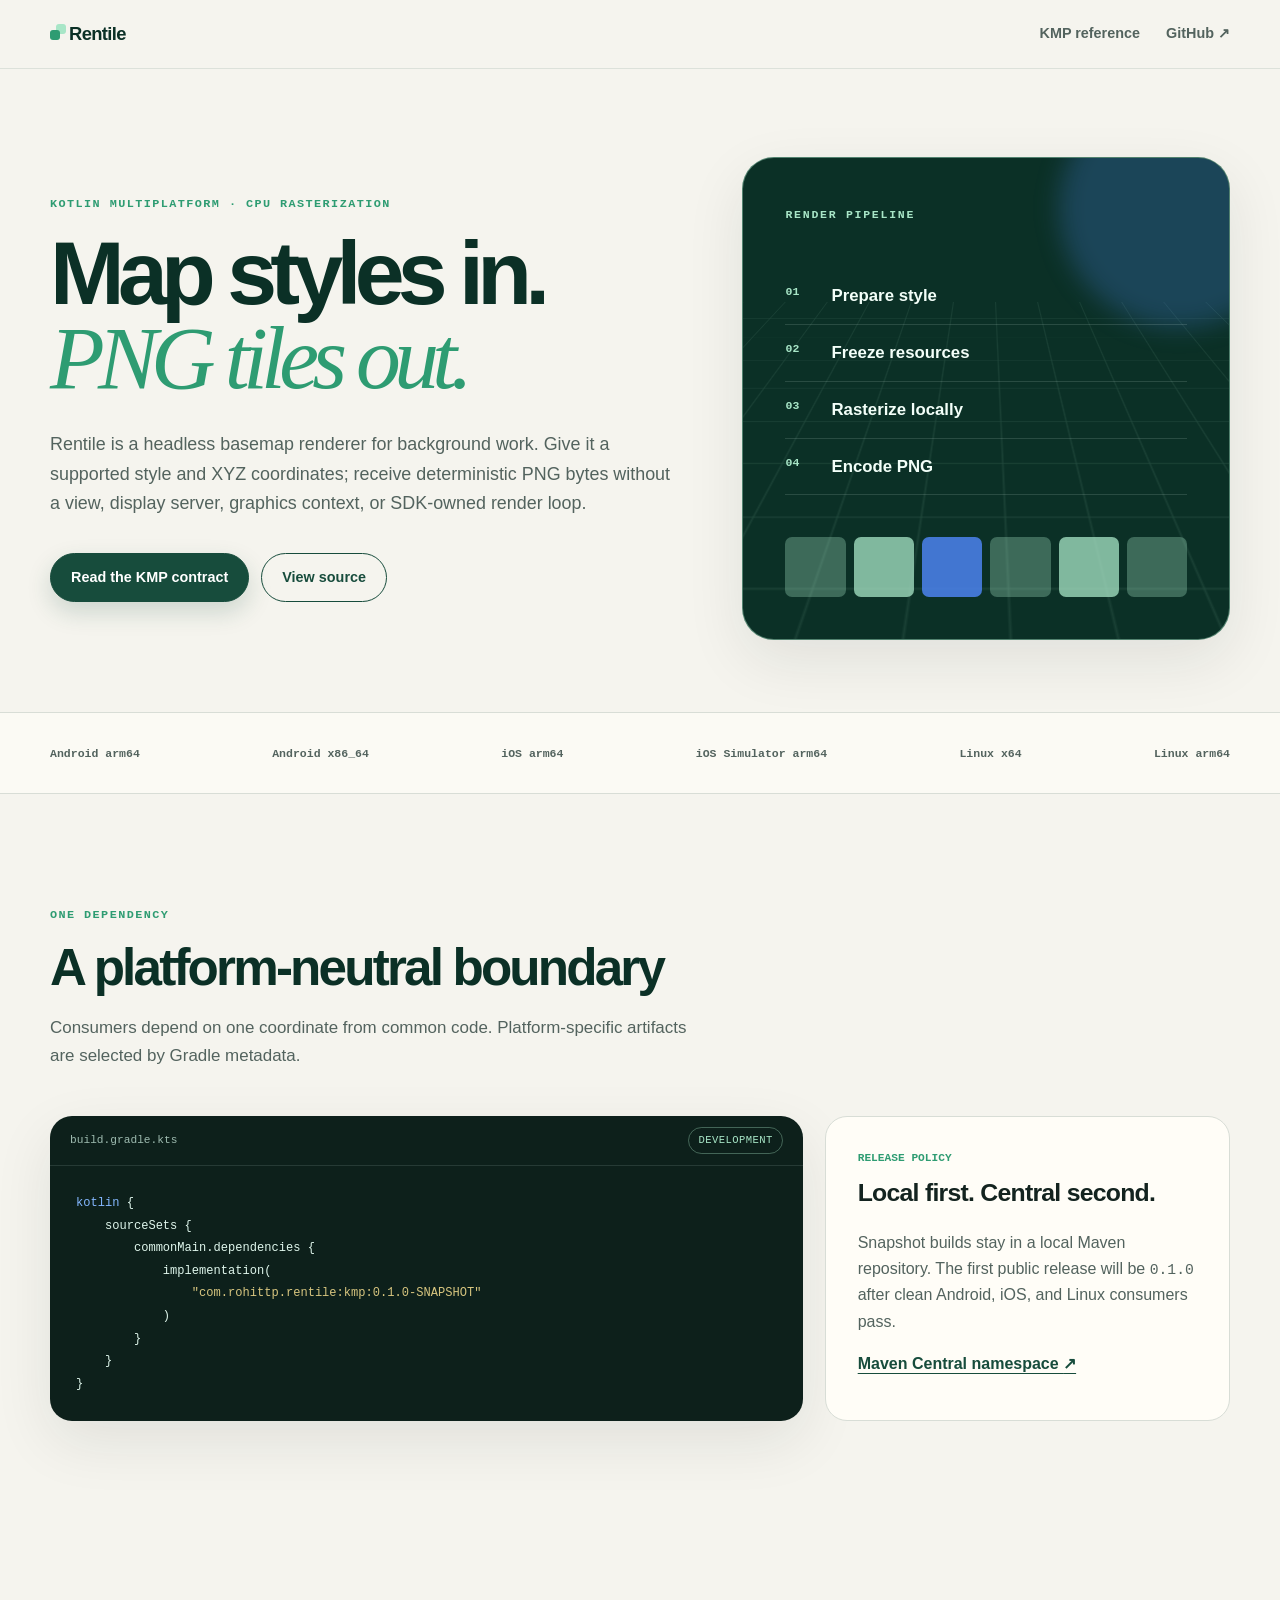
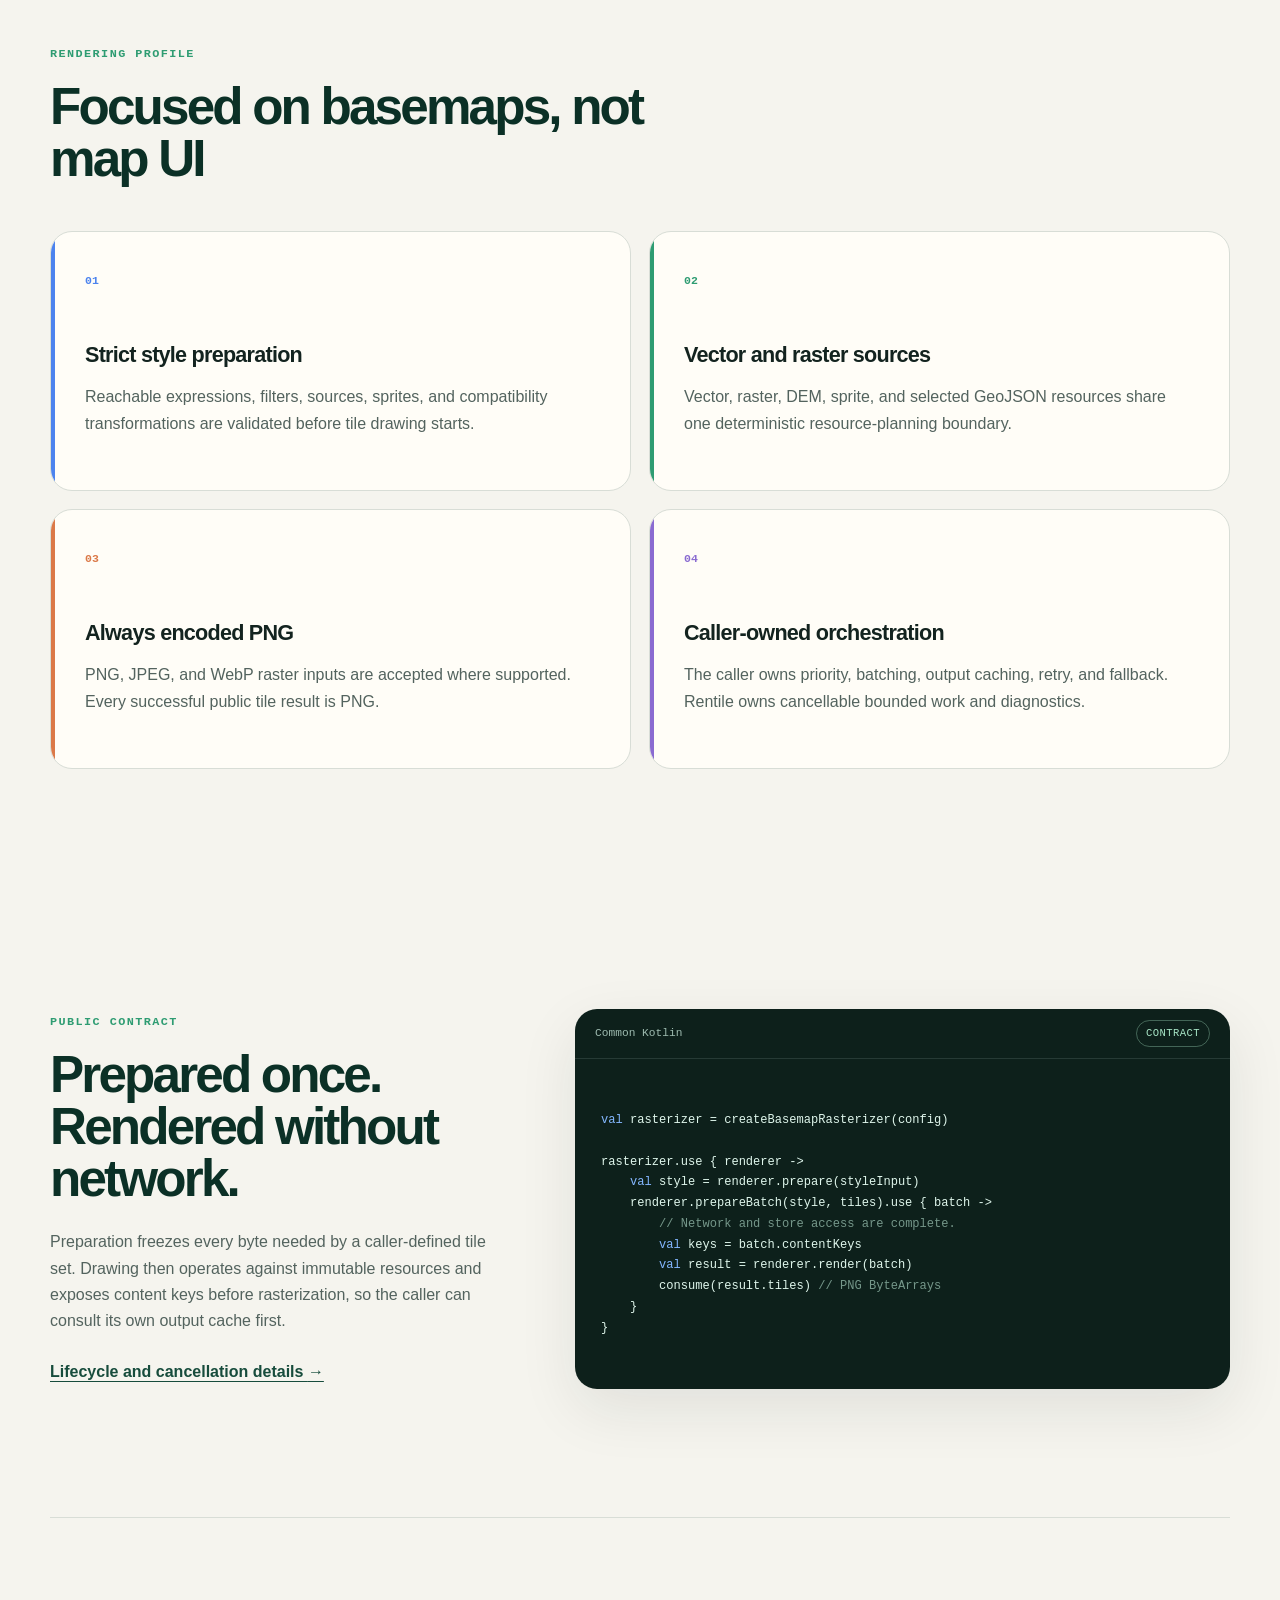
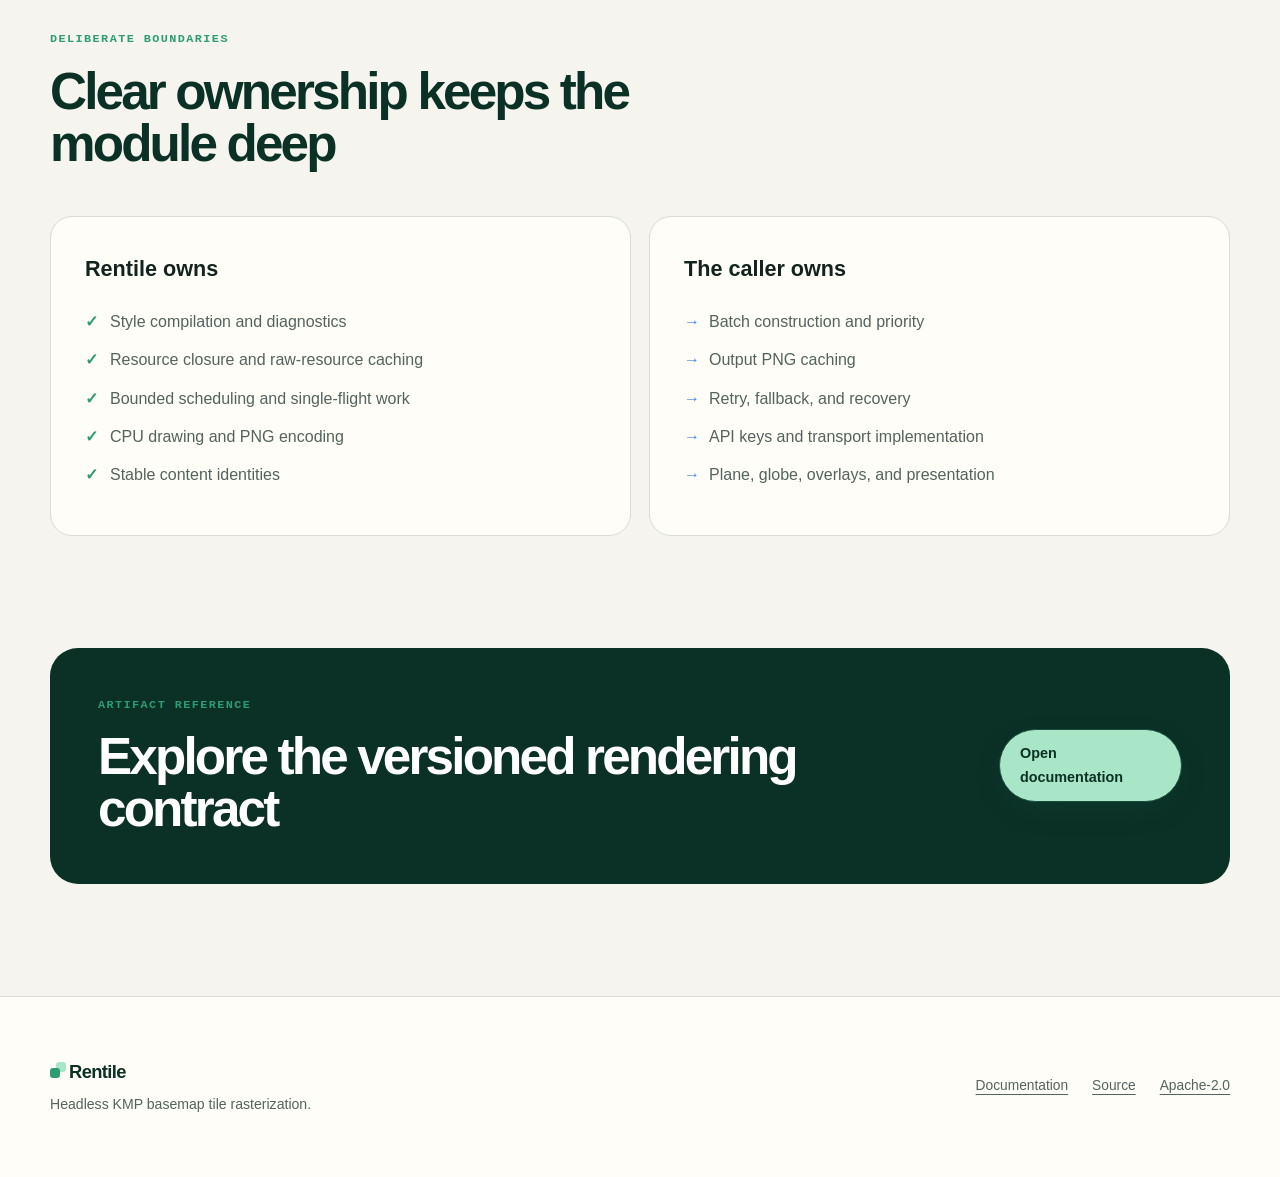
==== docs/index.html @ 25350be8 "Add Rentile architecture and documentation" ====
<!DOCTYPE html>
<html lang="en">
<head>
  <meta charset="UTF-8" />
  <meta name="viewport" content="width=device-width, initial-scale=1.0" />
  <title>Rentile — Headless KMP Basemap Rasterizer</title>
  <meta name="description" content="A headless Kotlin Multiplatform dependency that turns map styles and XYZ coordinates into deterministic PNG basemap tiles." />
  <link rel="canonical" href="https://rohittp.com/rentile/" />
  <link rel="stylesheet" href="style.css" />

  <meta property="og:type" content="website" />
  <meta property="og:site_name" content="Rentile" />
  <meta property="og:title" content="Rentile — Headless KMP Basemap Rasterizer" />
  <meta property="og:description" content="Map styles and XYZ coordinates in. Deterministic PNG tiles out. No UI or platform render loop." />
  <meta property="og:url" content="https://rohittp.com/rentile/" />
  <meta name="twitter:card" content="summary" />
  <meta name="twitter:title" content="Rentile — Headless KMP Basemap Rasterizer" />
  <meta name="twitter:description" content="Map styles and XYZ coordinates in. Deterministic PNG tiles out." />

  <script type="application/ld+json">
  {
    "@context": "https://schema.org",
    "@type": "SoftwareSourceCode",
    "name": "Rentile",
    "description": "A headless Kotlin Multiplatform basemap tile rasterizer.",
    "codeRepository": "https://github.com/rohittp0/rentile",
    "url": "https://rohittp.com/rentile/",
    "programmingLanguage": "Kotlin",
    "license": "https://www.apache.org/licenses/LICENSE-2.0",
    "author": {
      "@type": "Person",
      "name": "Rohit T P",
      "url": "https://rohittp.com"
    }
  }
  </script>
</head>
<body>
  <nav class="site-nav" aria-label="Primary navigation">
    <div class="nav-inner">
      <a class="nav-brand" href="index.html">Rentile</a>
      <div class="nav-links">
        <a href="kmp.html">KMP reference</a>
        <a href="https://github.com/rohittp0/rentile" target="_blank" rel="noopener noreferrer">GitHub <span aria-hidden="true">↗</span></a>
      </div>
    </div>
  </nav>

  <main>
    <section class="hero shell">
      <div class="hero-copy">
        <p class="eyebrow">Kotlin Multiplatform · CPU rasterization</p>
        <h1>Map styles in.<br /><em>PNG tiles out.</em></h1>
        <p class="hero-lead">
          Rentile is a headless basemap renderer for background work. Give it a supported
          style and XYZ coordinates; receive deterministic PNG bytes without a view,
          display server, graphics context, or SDK-owned render loop.
        </p>
        <div class="hero-actions">
          <a class="button primary" href="kmp.html">Read the KMP contract</a>
          <a class="button secondary" href="https://github.com/rohittp0/rentile" target="_blank" rel="noopener noreferrer">View source</a>
        </div>
      </div>

      <div class="pipeline-card" aria-label="Rentile rendering pipeline">
        <div class="pipeline-grid" aria-hidden="true"></div>
        <div class="pipeline-content">
          <span class="pipeline-label">RENDER PIPELINE</span>
          <ol>
            <li><span>01</span> Prepare style</li>
            <li><span>02</span> Freeze resources</li>
            <li><span>03</span> Rasterize locally</li>
            <li><span>04</span> Encode PNG</li>
          </ol>
          <div class="tile-strip" aria-hidden="true">
            <i></i><i></i><i></i><i></i><i></i><i></i>
          </div>
        </div>
      </div>
    </section>

    <section class="band">
      <div class="shell platform-row" aria-label="Supported platforms">
        <span>Android arm64</span>
        <span>Android x86_64</span>
        <span>iOS arm64</span>
        <span>iOS Simulator arm64</span>
        <span>Linux x64</span>
        <span>Linux arm64</span>
      </div>
    </section>

    <section class="section shell" id="install">
      <div class="section-heading">
        <p class="eyebrow">One dependency</p>
        <h2>A platform-neutral boundary</h2>
        <p>Consumers depend on one coordinate from common code. Platform-specific artifacts are selected by Gradle metadata.</p>
      </div>

      <div class="install-grid">
        <div class="code-card">
          <div class="code-head">
            <span>build.gradle.kts</span>
            <span class="status-pill">development</span>
          </div>
          <pre><code><span class="kw">kotlin</span> {
    sourceSets {
        commonMain.dependencies {
            implementation(
                <span class="str">"com.rohittp.rentile:kmp:0.1.0-SNAPSHOT"</span>
            )
        }
    }
}</code></pre>
        </div>

        <aside class="release-note">
          <p class="note-kicker">Release policy</p>
          <h3>Local first. Central second.</h3>
          <p>
            Snapshot builds stay in a local Maven repository. The first public release will
            be <code>0.1.0</code> after clean Android, iOS, and Linux consumers pass.
          </p>
          <a href="https://central.sonatype.com/search?q=com.rohittp.rentile" target="_blank" rel="noopener noreferrer">Maven Central namespace <span aria-hidden="true">↗</span></a>
        </aside>
      </div>
    </section>

    <section class="section shell">
      <div class="section-heading compact">
        <p class="eyebrow">Rendering profile</p>
        <h2>Focused on basemaps, not map UI</h2>
      </div>

      <div class="feature-grid">
        <article class="feature-card accent-blue">
          <span class="feature-index">01</span>
          <h3>Strict style preparation</h3>
          <p>Reachable expressions, filters, sources, sprites, and compatibility transformations are validated before tile drawing starts.</p>
        </article>
        <article class="feature-card accent-green">
          <span class="feature-index">02</span>
          <h3>Vector and raster sources</h3>
          <p>Vector, raster, DEM, sprite, and selected GeoJSON resources share one deterministic resource-planning boundary.</p>
        </article>
        <article class="feature-card accent-orange">
          <span class="feature-index">03</span>
          <h3>Always encoded PNG</h3>
          <p>PNG, JPEG, and WebP raster inputs are accepted where supported. Every successful public tile result is PNG.</p>
        </article>
        <article class="feature-card accent-purple">
          <span class="feature-index">04</span>
          <h3>Caller-owned orchestration</h3>
          <p>The caller owns priority, batching, output caching, retry, and fallback. Rentile owns cancellable bounded work and diagnostics.</p>
        </article>
      </div>
    </section>

    <section class="section shell contract-section">
      <div class="contract-copy">
        <p class="eyebrow">Public contract</p>
        <h2>Prepared once.<br />Rendered without network.</h2>
        <p>
          Preparation freezes every byte needed by a caller-defined tile set. Drawing then
          operates against immutable resources and exposes content keys before rasterization,
          so the caller can consult its own output cache first.
        </p>
        <a class="text-link" href="kmp.html#lifecycle">Lifecycle and cancellation details <span aria-hidden="true">→</span></a>
      </div>

      <div class="code-card code-card-large">
        <div class="code-head"><span>Common Kotlin</span><span class="status-pill">contract</span></div>
        <pre><code><span class="kw">val</span> rasterizer = createBasemapRasterizer(config)

rasterizer.use { renderer ->
    <span class="kw">val</span> style = renderer.prepare(styleInput)
    renderer.prepareBatch(style, tiles).use { batch ->
        <span class="comment">// Network and store access are complete.</span>
        <span class="kw">val</span> keys = batch.contentKeys
        <span class="kw">val</span> result = renderer.render(batch)
        consume(result.tiles) <span class="comment">// PNG ByteArrays</span>
    }
}</code></pre>
      </div>
    </section>

    <section class="section shell boundaries">
      <div class="section-heading compact">
        <p class="eyebrow">Deliberate boundaries</p>
        <h2>Clear ownership keeps the module deep</h2>
      </div>
      <div class="ownership-grid">
        <div>
          <h3>Rentile owns</h3>
          <ul class="check-list">
            <li>Style compilation and diagnostics</li>
            <li>Resource closure and raw-resource caching</li>
            <li>Bounded scheduling and single-flight work</li>
            <li>CPU drawing and PNG encoding</li>
            <li>Stable content identities</li>
          </ul>
        </div>
        <div>
          <h3>The caller owns</h3>
          <ul class="check-list muted">
            <li>Batch construction and priority</li>
            <li>Output PNG caching</li>
            <li>Retry, fallback, and recovery</li>
            <li>API keys and transport implementation</li>
            <li>Plane, globe, overlays, and presentation</li>
          </ul>
        </div>
      </div>
    </section>

    <section class="cta shell">
      <div>
        <p class="eyebrow">Artifact reference</p>
        <h2>Explore the versioned rendering contract</h2>
      </div>
      <a class="button primary" href="kmp.html">Open documentation</a>
    </section>
  </main>

  <footer class="site-footer">
    <div class="shell footer-inner">
      <div>
        <a class="footer-brand" href="index.html">Rentile</a>
        <p>Headless KMP basemap tile rasterization.</p>
      </div>
      <div class="footer-links">
        <a href="kmp.html">Documentation</a>
        <a href="https://github.com/rohittp0/rentile" target="_blank" rel="noopener noreferrer">Source</a>
        <a href="https://www.apache.org/licenses/LICENSE-2.0" target="_blank" rel="noopener noreferrer">Apache-2.0</a>
      </div>
    </div>
  </footer>
</body>
</html>
---- docs/style.css ----
:root {
  --ink: #13231f;
  --ink-soft: #53635e;
  --paper: #f5f4ee;
  --surface: #fffdf7;
  --line: #d8ddd6;
  --forest: #174c3c;
  --forest-deep: #0b3026;
  --mint: #a8e6c7;
  --blue: #4c83ee;
  --green: #2e9c72;
  --orange: #db7948;
  --purple: #8a6bd1;
  --code: #0d201b;
  --code-ink: #dff6ec;
  --shadow: 0 20px 60px rgba(19, 35, 31, 0.09);
  --radius: 22px;
  --mono: "SFMono-Regular", Consolas, "Liberation Mono", monospace;
  --sans: Inter, ui-sans-serif, -apple-system, BlinkMacSystemFont, "Segoe UI", sans-serif;
}

* { box-sizing: border-box; }

html {
  scroll-behavior: smooth;
  scroll-padding-top: 88px;
}

body {
  margin: 0;
  color: var(--ink);
  background: var(--paper);
  font-family: var(--sans);
  font-size: 16px;
  line-height: 1.65;
  text-rendering: optimizeLegibility;
}

a { color: inherit; text-decoration-thickness: 1px; text-underline-offset: 4px; }
a:focus-visible, button:focus-visible { outline: 3px solid var(--blue); outline-offset: 4px; }
code, pre { font-family: var(--mono); }
code { font-size: 0.92em; }

.shell {
  width: min(1180px, calc(100% - 48px));
  margin-inline: auto;
}

.site-nav {
  position: sticky;
  top: 0;
  z-index: 20;
  border-bottom: 1px solid rgba(216, 221, 214, 0.85);
  background: rgba(245, 244, 238, 0.9);
  backdrop-filter: blur(14px);
}

.nav-inner {
  width: min(1180px, calc(100% - 48px));
  min-height: 68px;
  margin-inline: auto;
  display: flex;
  align-items: center;
  justify-content: space-between;
  gap: 24px;
}

.nav-brand, .footer-brand {
  color: var(--forest-deep);
  font-size: 1.15rem;
  font-weight: 850;
  letter-spacing: -0.035em;
  text-decoration: none;
}

.nav-brand::before, .footer-brand::before {
  content: "";
  display: inline-block;
  width: 10px;
  height: 10px;
  margin-right: 9px;
  border-radius: 3px;
  background: var(--green);
  box-shadow: 6px -6px 0 var(--mint);
}

.nav-links {
  display: flex;
  align-items: center;
  gap: 26px;
  color: var(--ink-soft);
  font-size: 0.9rem;
  font-weight: 680;
}

.nav-links a { text-decoration: none; }
.nav-links a:hover, .nav-links a.active { color: var(--forest); }

.hero {
  min-height: 640px;
  padding-block: 88px 72px;
  display: grid;
  grid-template-columns: 1.12fr 0.88fr;
  align-items: center;
  gap: 72px;
}

.eyebrow, .doc-label {
  margin: 0 0 16px;
  color: var(--green);
  font-family: var(--mono);
  font-size: 0.74rem;
  font-weight: 800;
  letter-spacing: 0.12em;
  text-transform: uppercase;
}

.hero h1, .docs-header h1 {
  margin: 0;
  color: var(--forest-deep);
  font-size: clamp(3.5rem, 7vw, 6.8rem);
  font-weight: 830;
  letter-spacing: -0.075em;
  line-height: 0.94;
}

.hero h1 em {
  color: var(--green);
  font-family: Georgia, "Times New Roman", serif;
  font-weight: 500;
}

.hero-lead {
  max-width: 670px;
  margin: 30px 0 0;
  color: var(--ink-soft);
  font-size: 1.12rem;
}

.hero-actions, .doc-actions {
  margin-top: 34px;
  display: flex;
  flex-wrap: wrap;
  gap: 12px;
}

.button {
  min-height: 48px;
  padding: 12px 20px;
  display: inline-flex;
  align-items: center;
  justify-content: center;
  border: 1px solid var(--forest);
  border-radius: 999px;
  font-size: 0.9rem;
  font-weight: 760;
  text-decoration: none;
  transition: transform 160ms ease, box-shadow 160ms ease, background 160ms ease;
}

.button:hover { transform: translateY(-2px); }
.button.primary { color: #fff; background: var(--forest); box-shadow: 0 10px 24px rgba(23, 76, 60, 0.18); }
.button.primary:hover { background: var(--forest-deep); }
.button.secondary { color: var(--forest); background: transparent; }
.button.secondary:hover { background: var(--surface); }

.pipeline-card {
  position: relative;
  min-height: 440px;
  overflow: hidden;
  border: 1px solid rgba(168, 230, 199, 0.45);
  border-radius: 32px;
  background: var(--forest-deep);
  box-shadow: var(--shadow);
}

.pipeline-grid {
  position: absolute;
  inset: 0;
  opacity: 0.16;
  background-image:
    linear-gradient(rgba(168, 230, 199, 0.5) 1px, transparent 1px),
    linear-gradient(90deg, rgba(168, 230, 199, 0.5) 1px, transparent 1px);
  background-size: 42px 42px;
  transform: perspective(500px) rotateX(58deg) scale(1.45) translateY(58px);
}

.pipeline-card::after {
  content: "";
  position: absolute;
  width: 240px;
  height: 240px;
  right: -70px;
  top: -70px;
  border-radius: 50%;
  background: rgba(76, 131, 238, 0.25);
  filter: blur(12px);
}

.pipeline-content {
  position: relative;
  z-index: 1;
  padding: 42px;
  color: #f3fff9;
}

.pipeline-label {
  color: var(--mint);
  font-family: var(--mono);
  font-size: 0.72rem;
  font-weight: 800;
  letter-spacing: 0.15em;
}

.pipeline-content ol { margin: 42px 0; padding: 0; list-style: none; }
.pipeline-content li {
  padding: 14px 0;
  display: grid;
  grid-template-columns: 46px 1fr;
  border-bottom: 1px solid rgba(223, 246, 236, 0.14);
  font-size: 1.05rem;
  font-weight: 650;
}
.pipeline-content li span { color: var(--mint); font-family: var(--mono); font-size: 0.72rem; }

.tile-strip {
  display: grid;
  grid-template-columns: repeat(6, 1fr);
  gap: 8px;
}
.tile-strip i { aspect-ratio: 1; border-radius: 7px; background: var(--mint); opacity: 0.32; }
.tile-strip i:nth-child(2), .tile-strip i:nth-child(5) { opacity: 0.75; }
.tile-strip i:nth-child(3) { background: var(--blue); opacity: 0.86; }

.band { border-block: 1px solid var(--line); background: rgba(255, 253, 247, 0.65); }
.platform-row {
  min-height: 80px;
  display: flex;
  align-items: center;
  justify-content: space-between;
  gap: 20px;
  overflow-x: auto;
  color: var(--ink-soft);
  font-family: var(--mono);
  font-size: 0.72rem;
  font-weight: 750;
  white-space: nowrap;
}

.section { padding-block: 112px; }
.section-heading { max-width: 760px; margin-bottom: 46px; }
.section-heading.compact { max-width: 620px; }
.section h2, .cta h2, .contract-copy h2 {
  margin: 0;
  color: var(--forest-deep);
  font-size: clamp(2.2rem, 4vw, 4rem);
  letter-spacing: -0.055em;
  line-height: 1.02;
}
.section-heading > p:last-child { max-width: 660px; margin-top: 20px; color: var(--ink-soft); font-size: 1.06rem; }

.install-grid, .contract-section {
  display: grid;
  grid-template-columns: 1.3fr 0.7fr;
  gap: 22px;
  align-items: stretch;
}

.code-card {
  overflow: hidden;
  border-radius: var(--radius);
  color: var(--code-ink);
  background: var(--code);
  box-shadow: var(--shadow);
}

.code-head {
  min-height: 50px;
  padding: 0 20px;
  display: flex;
  align-items: center;
  justify-content: space-between;
  gap: 16px;
  border-bottom: 1px solid rgba(223, 246, 236, 0.12);
  color: #9ebbb0;
  font-family: var(--mono);
  font-size: 0.7rem;
}

.status-pill, .tag {
  padding: 4px 9px;
  border: 1px solid rgba(168, 230, 199, 0.35);
  border-radius: 999px;
  color: var(--mint);
  font-size: 0.66rem;
  letter-spacing: 0.04em;
  text-transform: uppercase;
}

pre { margin: 0; padding: 26px; overflow-x: auto; font-size: 0.82rem; line-height: 1.72; }
.kw { color: #84b7ff; }
.str { color: #d7c57f; }
.comment { color: #75978a; }

.release-note {
  padding: 32px;
  border: 1px solid var(--line);
  border-radius: var(--radius);
  background: var(--surface);
}
.release-note h3 { margin: 5px 0 14px; font-size: 1.55rem; letter-spacing: -0.03em; }
.release-note p { color: var(--ink-soft); }
.release-note a, .text-link { color: var(--forest); font-weight: 760; }
.note-kicker { margin: 0; color: var(--green) !important; font-family: var(--mono); font-size: 0.7rem; font-weight: 800; text-transform: uppercase; }

.feature-grid {
  display: grid;
  grid-template-columns: repeat(2, 1fr);
  gap: 18px;
}
.feature-card {
  position: relative;
  min-height: 260px;
  padding: 34px;
  overflow: hidden;
  border: 1px solid var(--line);
  border-radius: var(--radius);
  background: var(--surface);
}
.feature-card::before { content: ""; position: absolute; inset: 0 auto 0 0; width: 4px; background: var(--card-accent); }
.accent-blue { --card-accent: var(--blue); }
.accent-green { --card-accent: var(--green); }
.accent-orange { --card-accent: var(--orange); }
.accent-purple { --card-accent: var(--purple); }
.feature-index { color: var(--card-accent); font-family: var(--mono); font-size: 0.72rem; font-weight: 800; }
.feature-card h3 { margin: 44px 0 12px; font-size: 1.35rem; letter-spacing: -0.035em; }
.feature-card p { margin: 0; color: var(--ink-soft); }

.contract-section { padding-block: 128px; grid-template-columns: 0.82fr 1.18fr; align-items: center; gap: 70px; }
.contract-copy p:not(.eyebrow) { margin: 24px 0; color: var(--ink-soft); }
.code-card-large pre { min-height: 330px; display: flex; align-items: center; }

.boundaries { border-top: 1px solid var(--line); }
.ownership-grid { display: grid; grid-template-columns: repeat(2, 1fr); gap: 18px; }
.ownership-grid > div { padding: 34px; border: 1px solid var(--line); border-radius: var(--radius); background: var(--surface); }
.ownership-grid h3 { margin: 0 0 22px; font-size: 1.35rem; }
.check-list { margin: 0; padding: 0; list-style: none; }
.check-list li { position: relative; margin: 12px 0; padding-left: 25px; color: var(--ink-soft); }
.check-list li::before { content: "✓"; position: absolute; left: 0; color: var(--green); font-weight: 900; }
.check-list.muted li::before { content: "→"; color: var(--blue); }

.cta {
  margin-bottom: 112px;
  padding: 48px;
  display: flex;
  align-items: center;
  justify-content: space-between;
  gap: 30px;
  border-radius: 28px;
  color: #fff;
  background: var(--forest-deep);
}
.cta h2 { color: #fff; font-size: clamp(2rem, 4vw, 3.4rem); }
.cta .button.primary { color: var(--forest-deep); background: var(--mint); }

.site-footer { border-top: 1px solid var(--line); background: var(--surface); }
.footer-inner { min-height: 180px; display: flex; align-items: center; justify-content: space-between; gap: 40px; }
.footer-inner p { margin: 6px 0 0; color: var(--ink-soft); font-size: 0.88rem; }
.footer-links { display: flex; flex-wrap: wrap; gap: 24px; color: var(--ink-soft); font-size: 0.86rem; }

/* Reference page */
.docs-shell {
  width: min(1180px, calc(100% - 48px));
  margin-inline: auto;
  display: grid;
  grid-template-columns: 230px minmax(0, 790px);
  justify-content: space-between;
  gap: 72px;
}
.docs-sidebar {
  position: sticky;
  top: 100px;
  align-self: start;
  padding: 24px 0;
  display: flex;
  flex-direction: column;
  gap: 8px;
  border-right: 1px solid var(--line);
}
.docs-sidebar a { padding: 5px 18px 5px 0; color: var(--ink-soft); font-size: 0.84rem; text-decoration: none; }
.docs-sidebar a:hover { color: var(--forest); }
.sidebar-title { margin: 0 0 12px; color: var(--ink); font-size: 0.9rem; font-weight: 800; }
.docs-content { min-width: 0; padding-bottom: 120px; }
.docs-header { padding: 88px 0 74px; }
.docs-header h1 { font-size: clamp(3.2rem, 7vw, 6rem); }
.docs-lead { max-width: 670px; margin: 25px 0; color: var(--ink-soft); font-size: 1.18rem; }
.tag-row { display: flex; flex-wrap: wrap; gap: 8px; }
.tag { border-color: var(--line); color: var(--forest); background: var(--surface); }
.draft-banner, .callout {
  margin-top: 30px;
  padding: 18px 20px;
  border-left: 4px solid var(--blue);
  border-radius: 0 12px 12px 0;
  color: var(--ink-soft);
  background: rgba(76, 131, 238, 0.08);
}
.callout.warning { border-color: var(--orange); background: rgba(219, 121, 72, 0.08); }
.doc-section { padding: 72px 0; border-top: 1px solid var(--line); }
.doc-section h2 { margin: 0 0 20px; color: var(--forest-deep); font-size: clamp(2rem, 4vw, 3rem); letter-spacing: -0.045em; line-height: 1.06; }
.doc-section h3 { margin: 34px 0 12px; color: var(--forest-deep); font-size: 1.26rem; letter-spacing: -0.025em; }
.doc-section p { color: var(--ink-soft); }
.doc-code { margin: 24px 0; box-shadow: none; }
.table-wrap { margin-top: 28px; overflow-x: auto; border: 1px solid var(--line); border-radius: 16px; background: var(--surface); }
table { width: 100%; border-collapse: collapse; font-size: 0.88rem; }
th, td { padding: 16px 18px; border-bottom: 1px solid var(--line); text-align: left; vertical-align: top; }
th { color: var(--forest); background: rgba(168, 230, 199, 0.14); font-family: var(--mono); font-size: 0.7rem; letter-spacing: 0.05em; text-transform: uppercase; }
tbody tr:last-child td { border-bottom: 0; }
.two-column-list { display: grid; grid-template-columns: repeat(2, 1fr); gap: 18px; }
.two-column-list > div { padding: 26px; border: 1px solid var(--line); border-radius: 16px; background: var(--surface); }
.two-column-list h3 { margin-top: 0; }
.two-column-list ul { padding-left: 20px; color: var(--ink-soft); }
.two-column-list li { margin: 9px 0; }
.docs-ownership { margin: 26px 0; }
.exception-grid { margin: 26px 0; display: grid; grid-template-columns: repeat(2, 1fr); gap: 10px; }
.exception-grid code { padding: 12px 14px; overflow-wrap: anywhere; border: 1px solid var(--line); border-radius: 10px; color: var(--forest); background: var(--surface); }

@media (max-width: 940px) {
  .hero { grid-template-columns: 1fr; padding-top: 72px; gap: 50px; }
  .pipeline-card { min-height: 390px; }
  .install-grid, .contract-section { grid-template-columns: 1fr; }
  .contract-section { gap: 46px; }
  .docs-shell { grid-template-columns: 1fr; }
  .docs-sidebar { position: static; margin-top: 28px; padding: 16px; flex-direction: row; overflow-x: auto; border: 1px solid var(--line); border-radius: 14px; background: var(--surface); }
  .docs-sidebar a { white-space: nowrap; padding: 4px 7px; }
  .sidebar-title { display: none; }
  .docs-header { padding-top: 55px; }
}

@media (max-width: 680px) {
  .shell, .nav-inner, .docs-shell { width: min(100% - 30px, 1180px); }
  .nav-inner { min-height: 62px; }
  .nav-links { gap: 15px; font-size: 0.78rem; }
  .nav-links a:first-child { display: none; }
  .hero { min-height: auto; padding-block: 60px; }
  .hero h1 { font-size: clamp(3.1rem, 16vw, 5rem); }
  .hero-lead { font-size: 1rem; }
  .pipeline-content { padding: 30px; }
  .platform-row { min-height: 70px; }
  .section { padding-block: 78px; }
  .feature-grid, .ownership-grid, .two-column-list, .exception-grid { grid-template-columns: 1fr; }
  .feature-card { min-height: 220px; }
  .contract-section { padding-block: 88px; }
  .code-card pre { font-size: 0.74rem; padding: 20px; }
  .cta { margin-bottom: 72px; padding: 32px; align-items: flex-start; flex-direction: column; }
  .footer-inner { min-height: 210px; align-items: flex-start; justify-content: center; flex-direction: column; }
  .docs-header h1 { font-size: 3.2rem; }
  .doc-section { padding: 58px 0; }
}

@media (prefers-reduced-motion: reduce) {
  html { scroll-behavior: auto; }
  *, *::before, *::after { transition: none !important; }
}
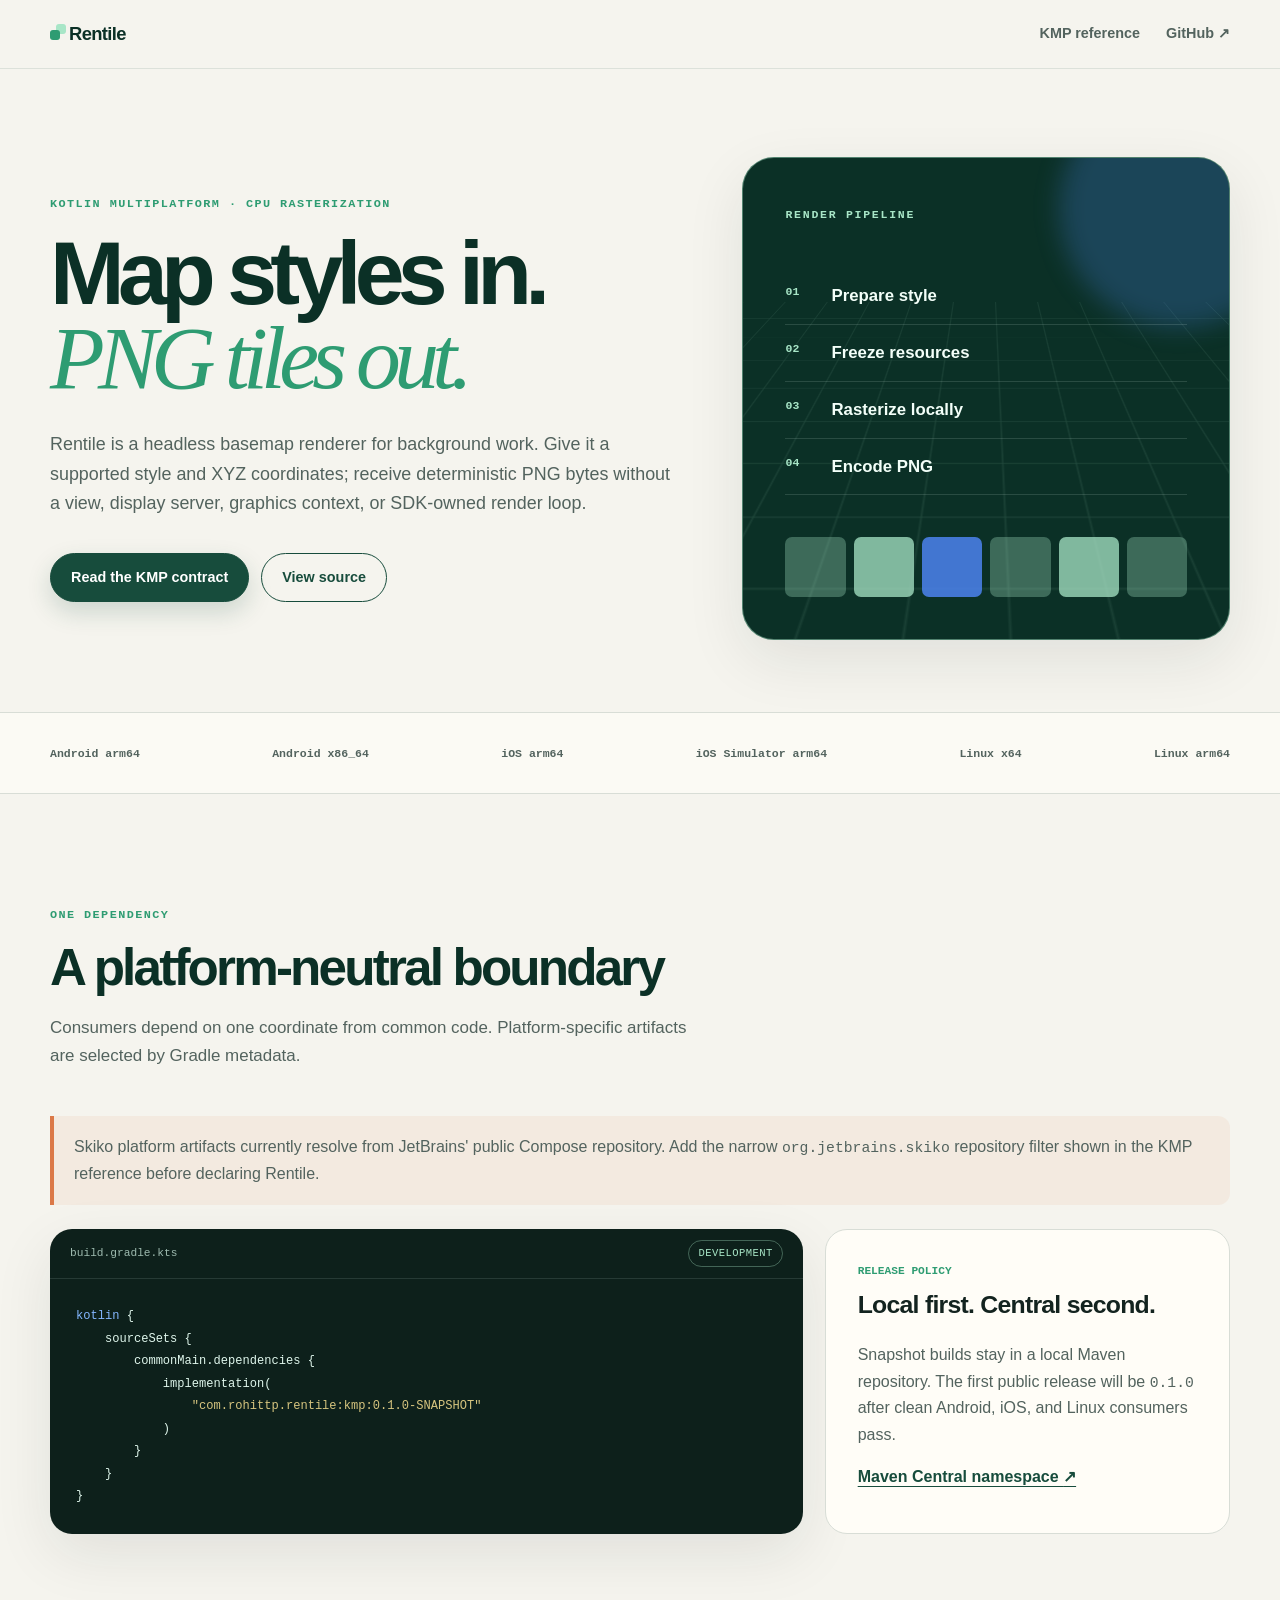
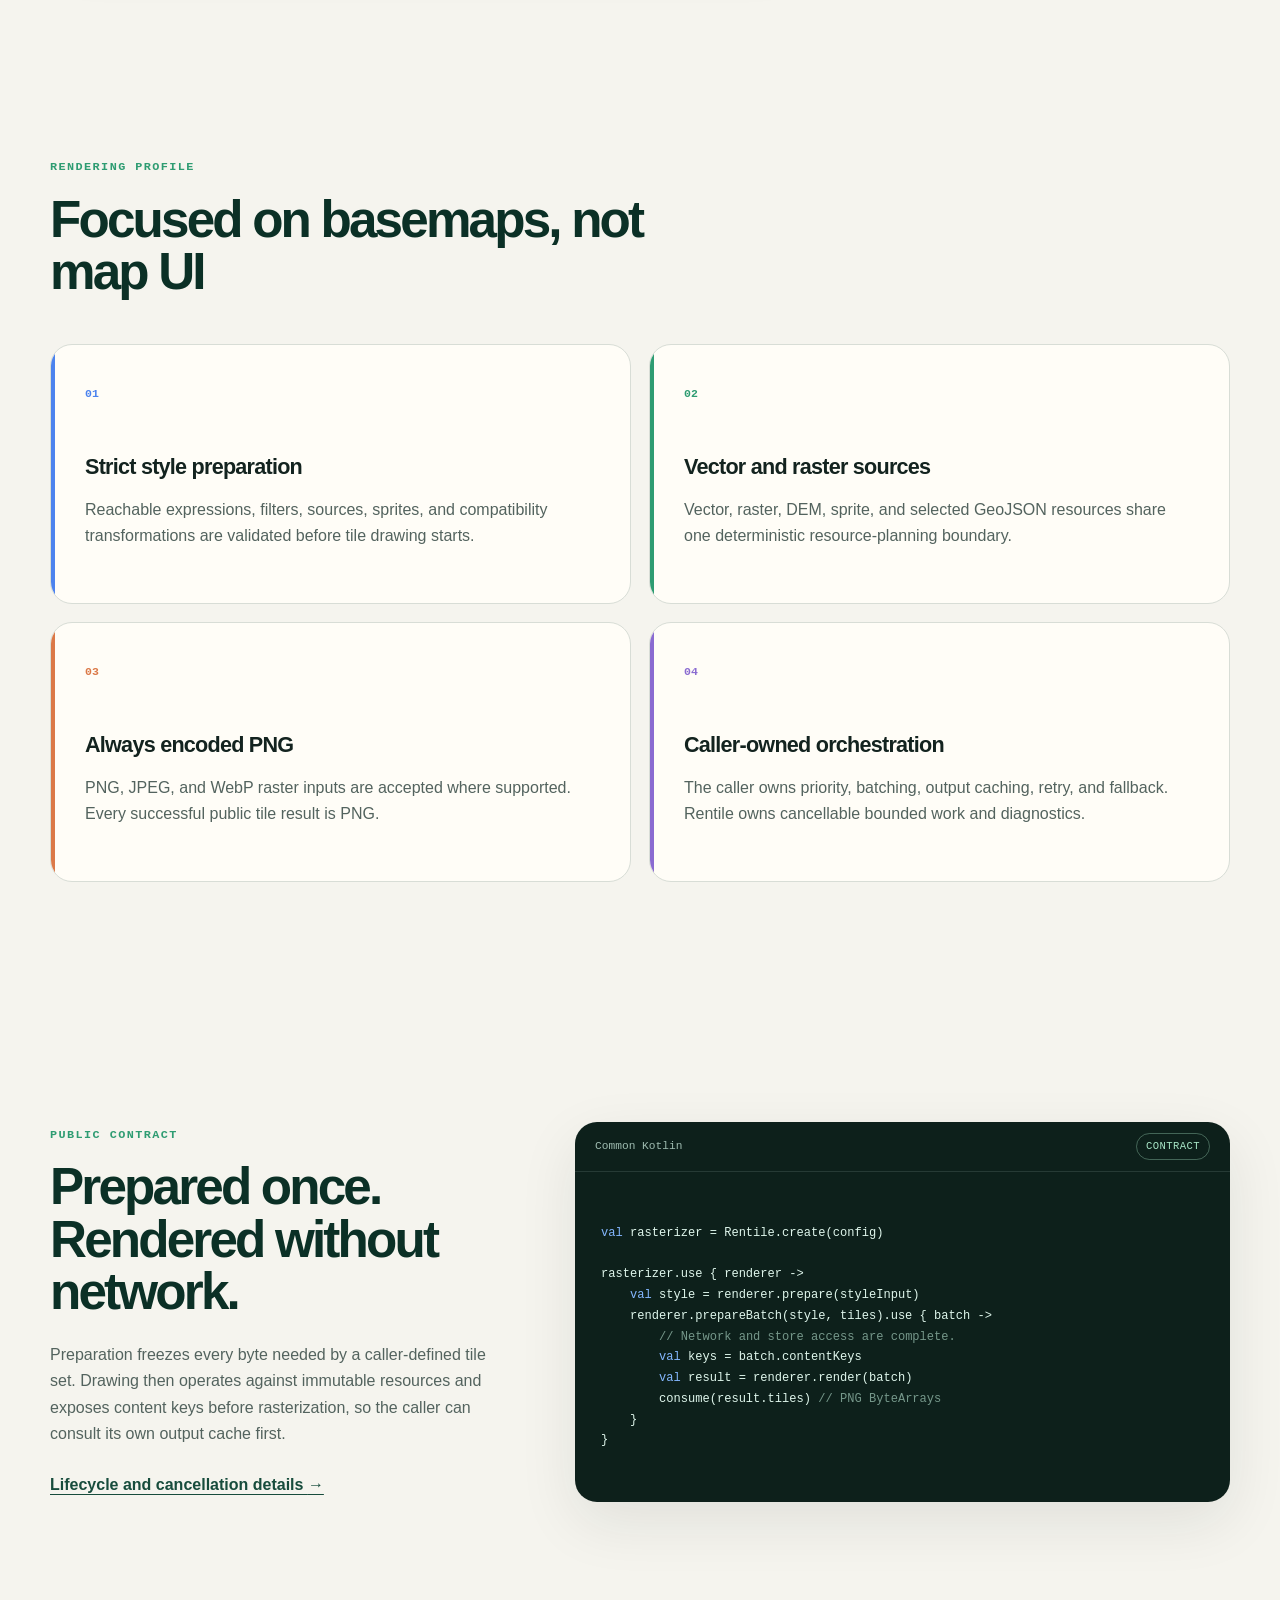
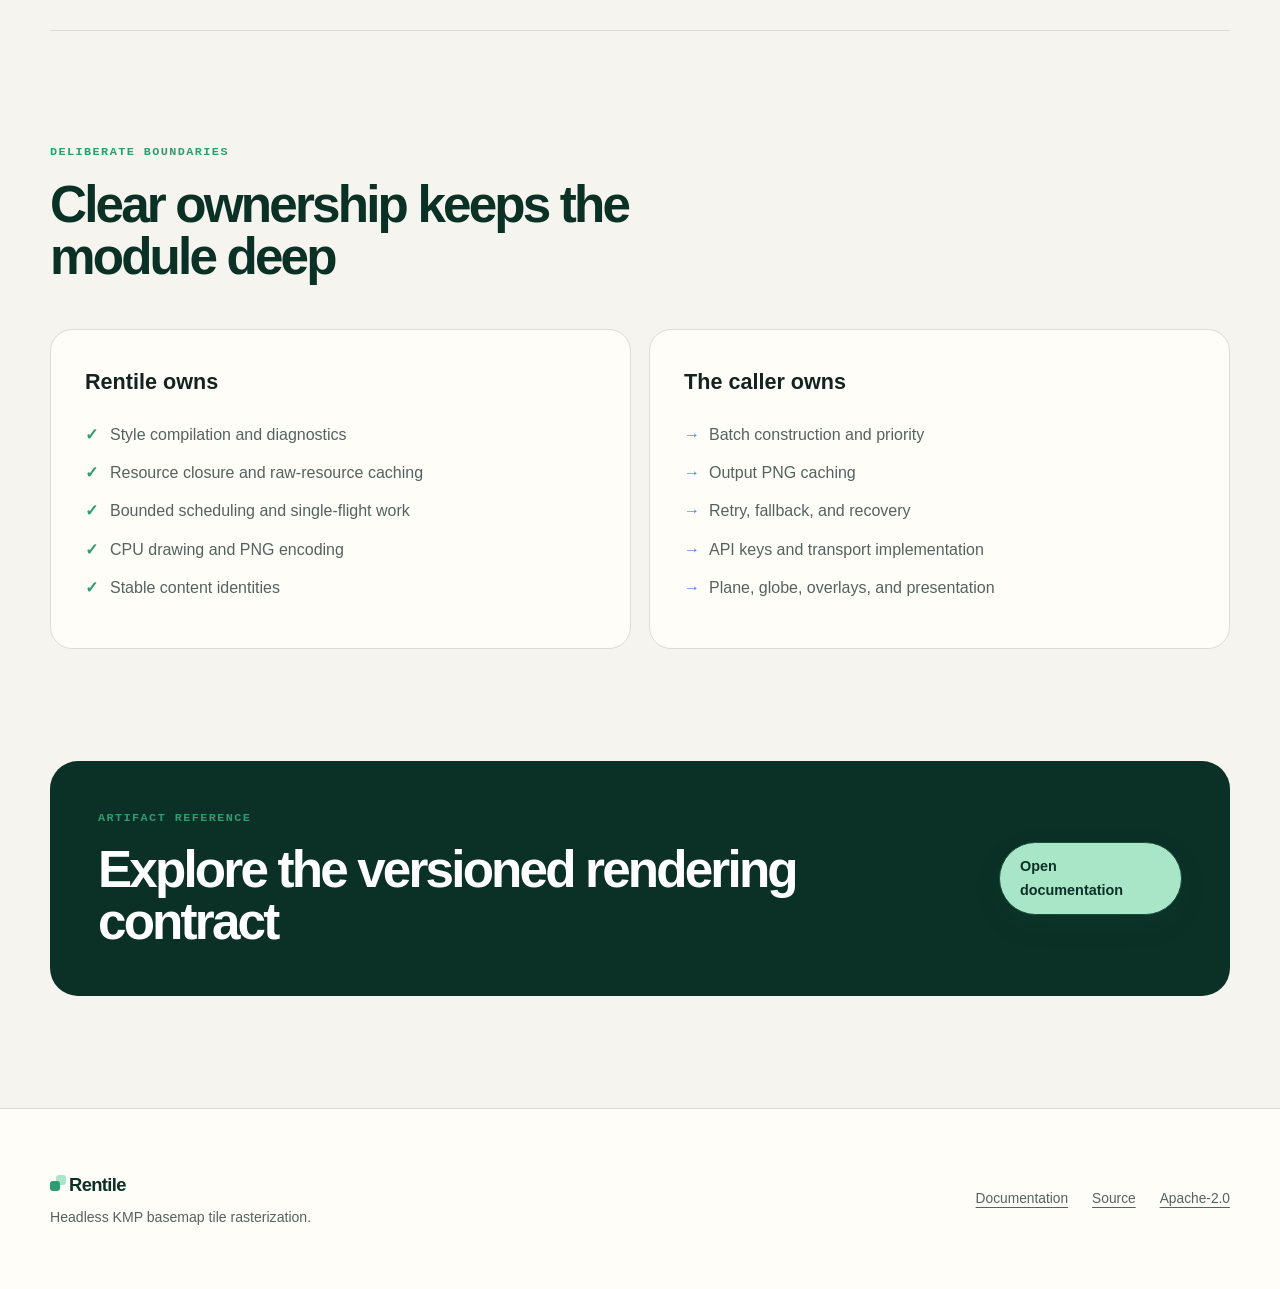
==== commit 378fcabd: "Implement Rentile KMP foundation and raster slice" ====
--- a/docs/index.html
+++ b/docs/index.html
@@ -97,6 +97,10 @@
         <p>Consumers depend on one coordinate from common code. Platform-specific artifacts are selected by Gradle metadata.</p>
       </div>
 
+      <div class="callout warning" style="margin-bottom: 24px;">
+        Skiko platform artifacts currently resolve from JetBrains' public Compose repository. Add the narrow <code>org.jetbrains.skiko</code> repository filter shown in the KMP reference before declaring Rentile.
+      </div>
+
       <div class="install-grid">
         <div class="code-card">
           <div class="code-head">
@@ -170,7 +174,7 @@
 
       <div class="code-card code-card-large">
         <div class="code-head"><span>Common Kotlin</span><span class="status-pill">contract</span></div>
-        <pre><code><span class="kw">val</span> rasterizer = createBasemapRasterizer(config)
+        <pre><code><span class="kw">val</span> rasterizer = Rentile.create(config)
 
 rasterizer.use { renderer ->
     <span class="kw">val</span> style = renderer.prepare(styleInput)
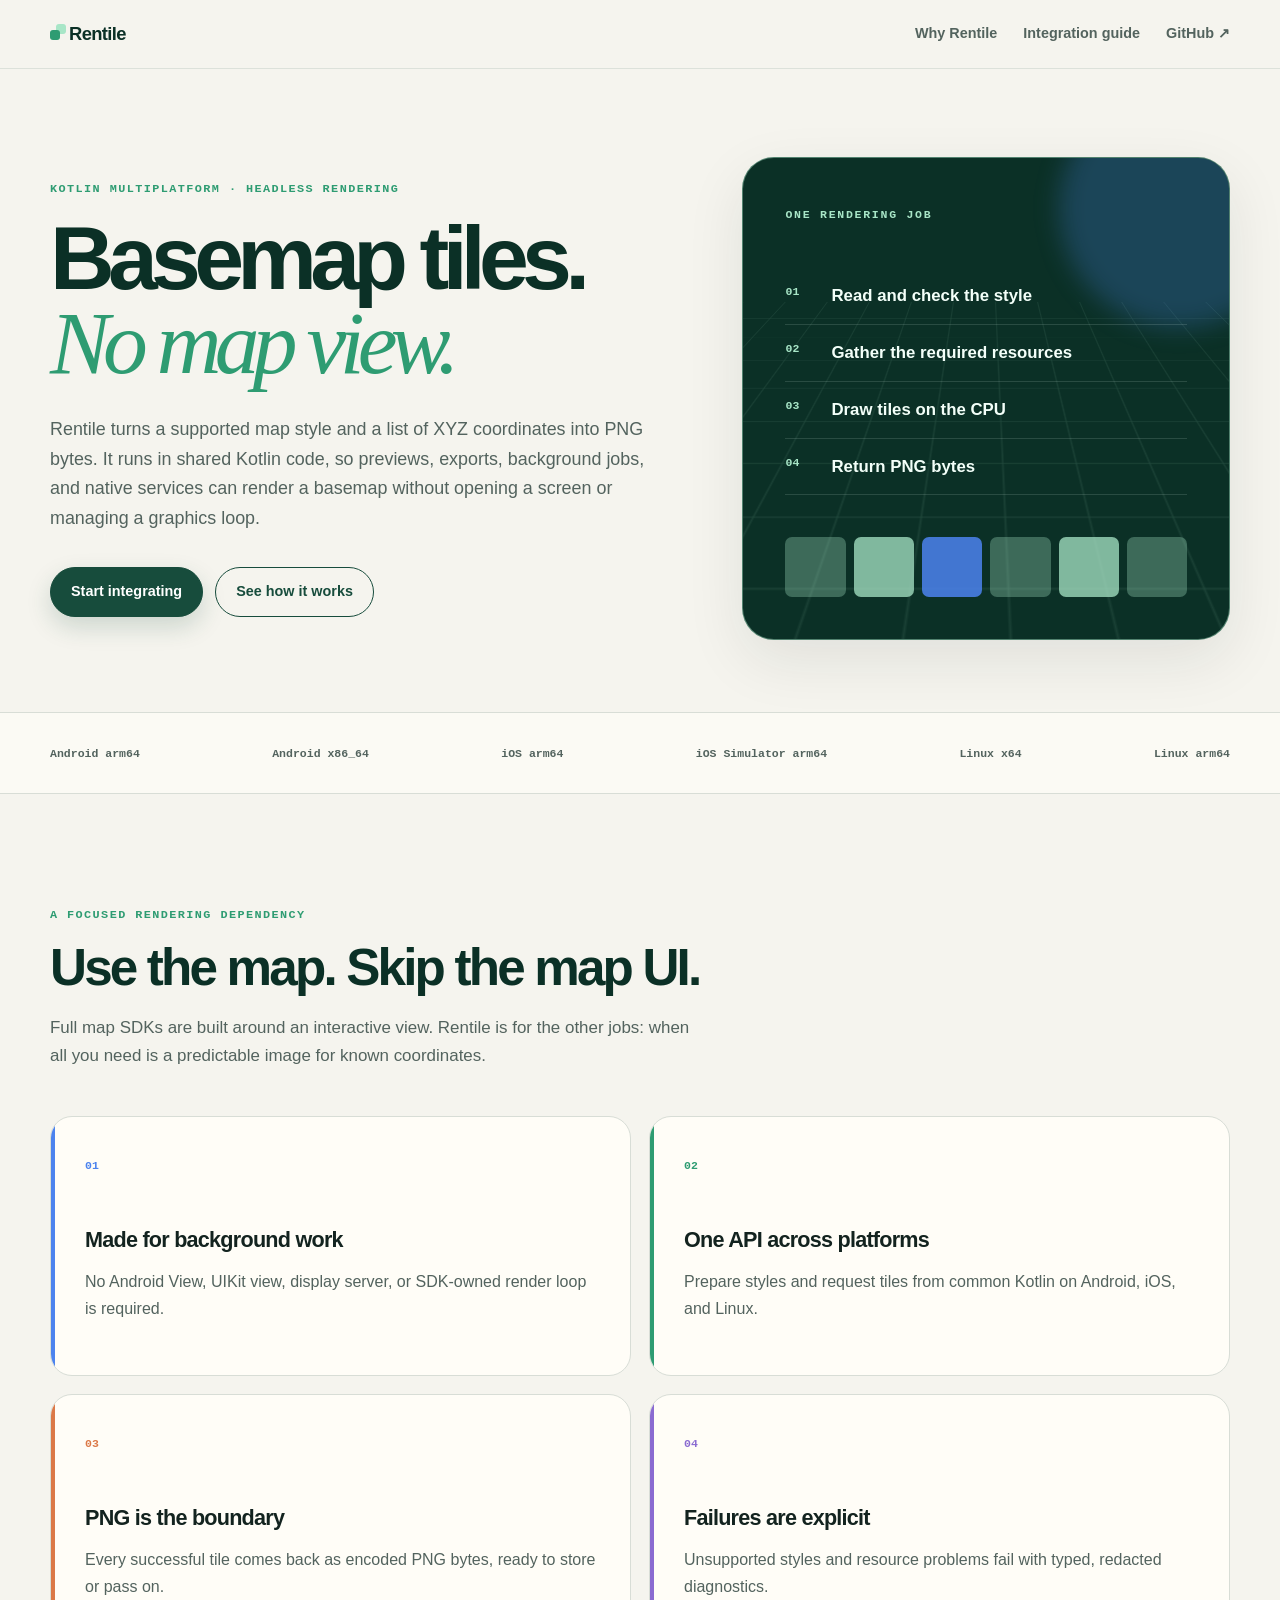
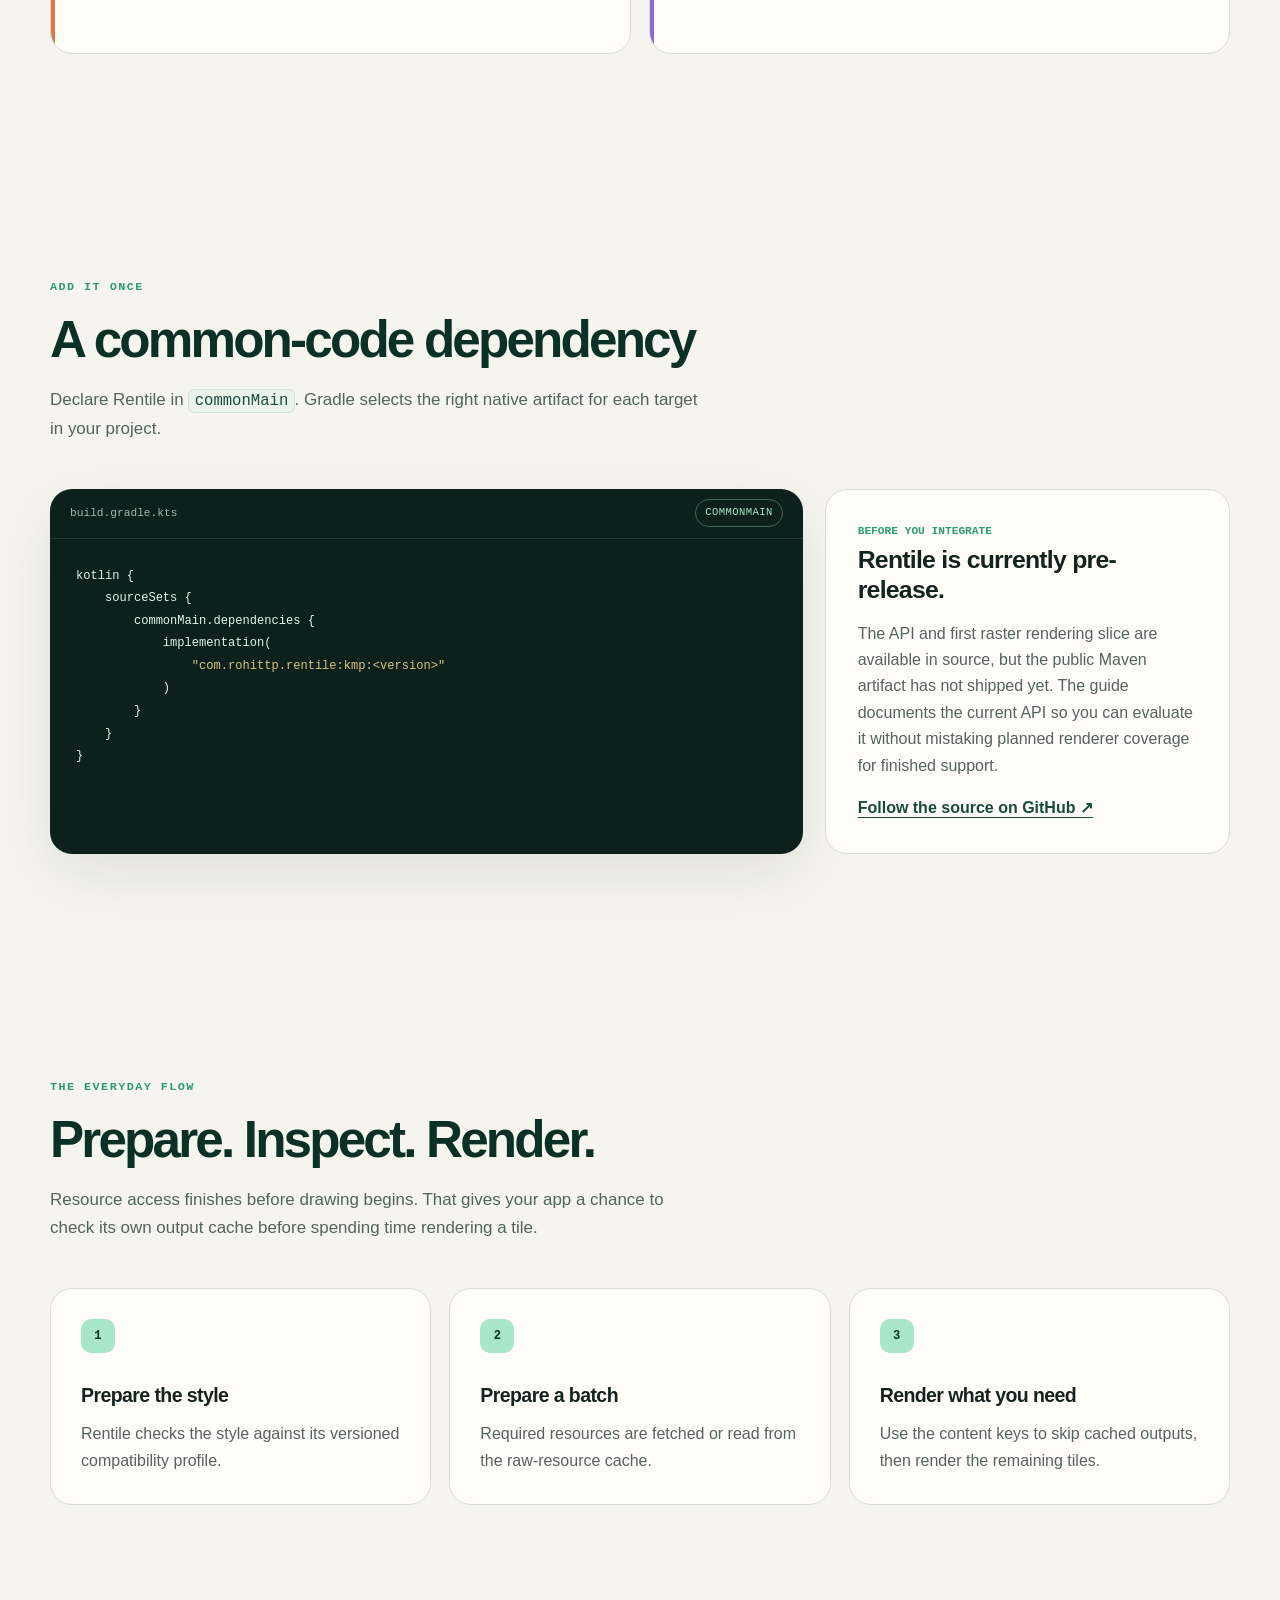
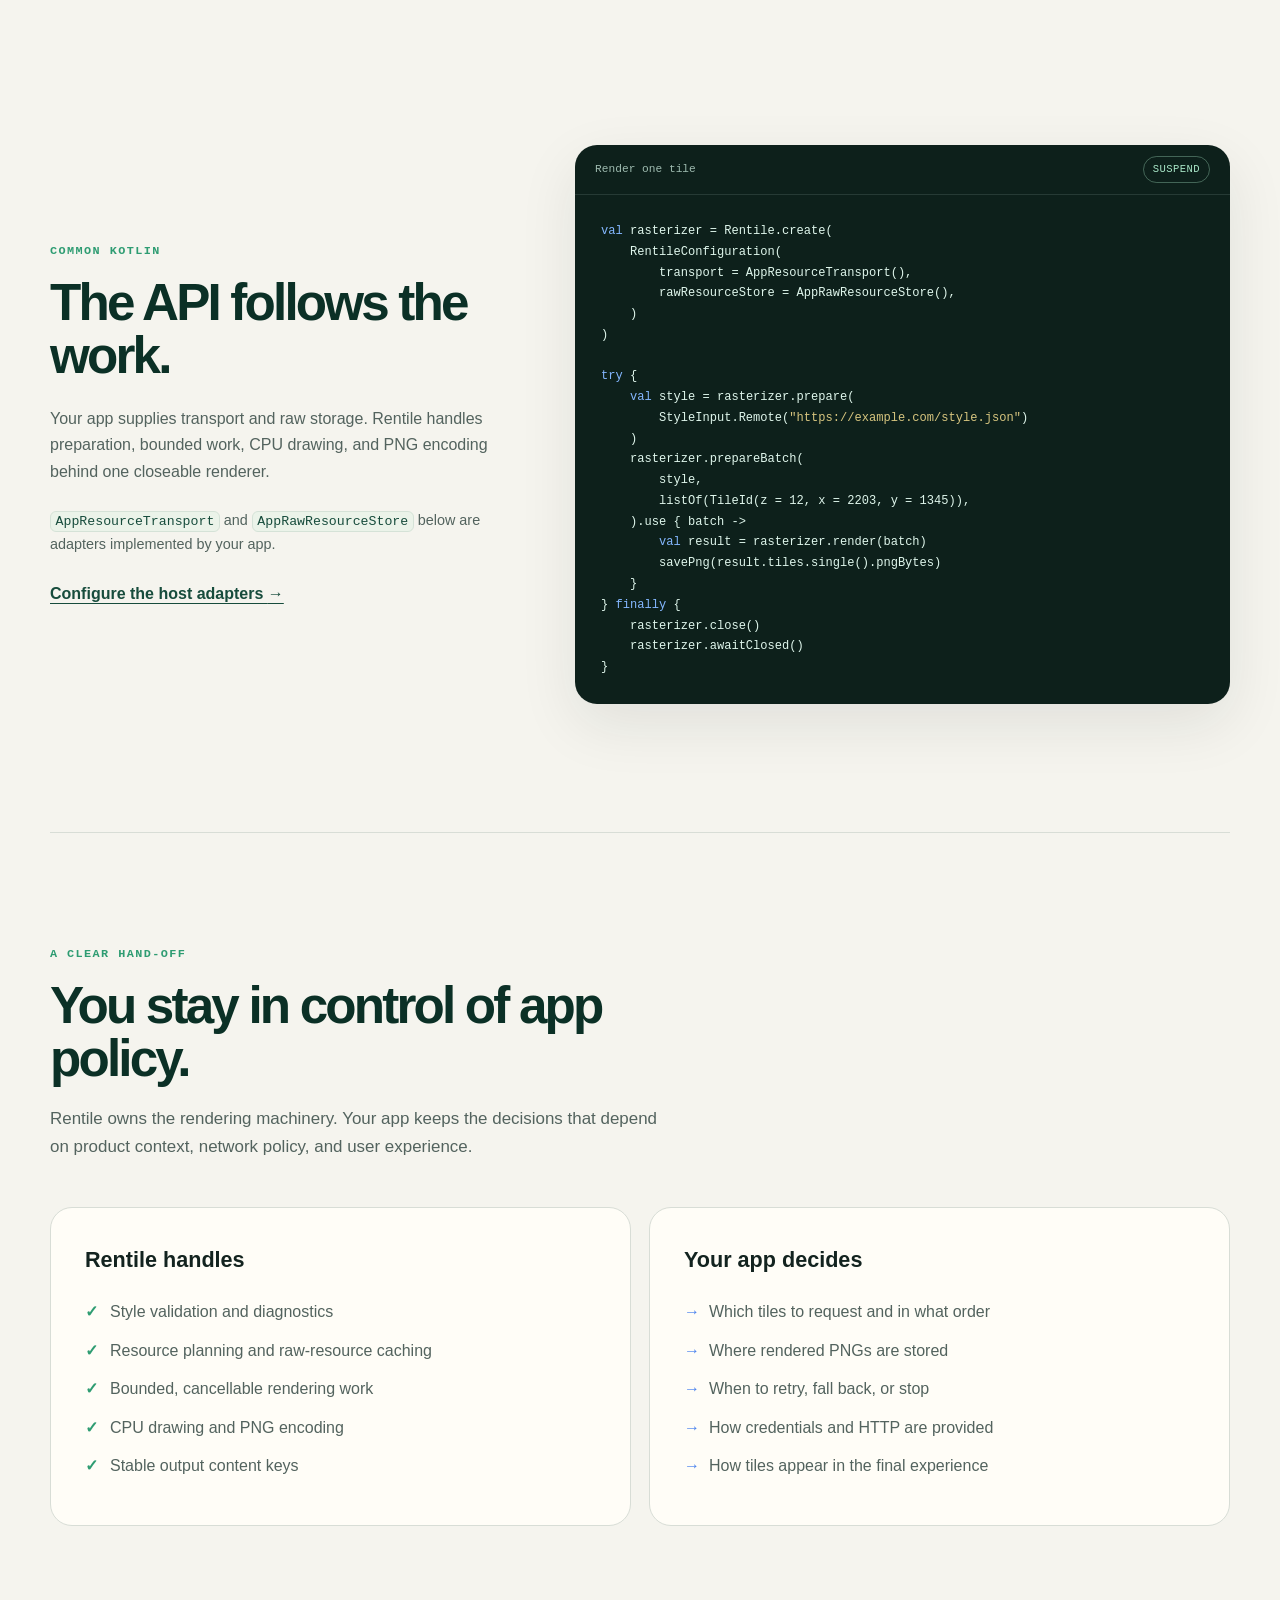
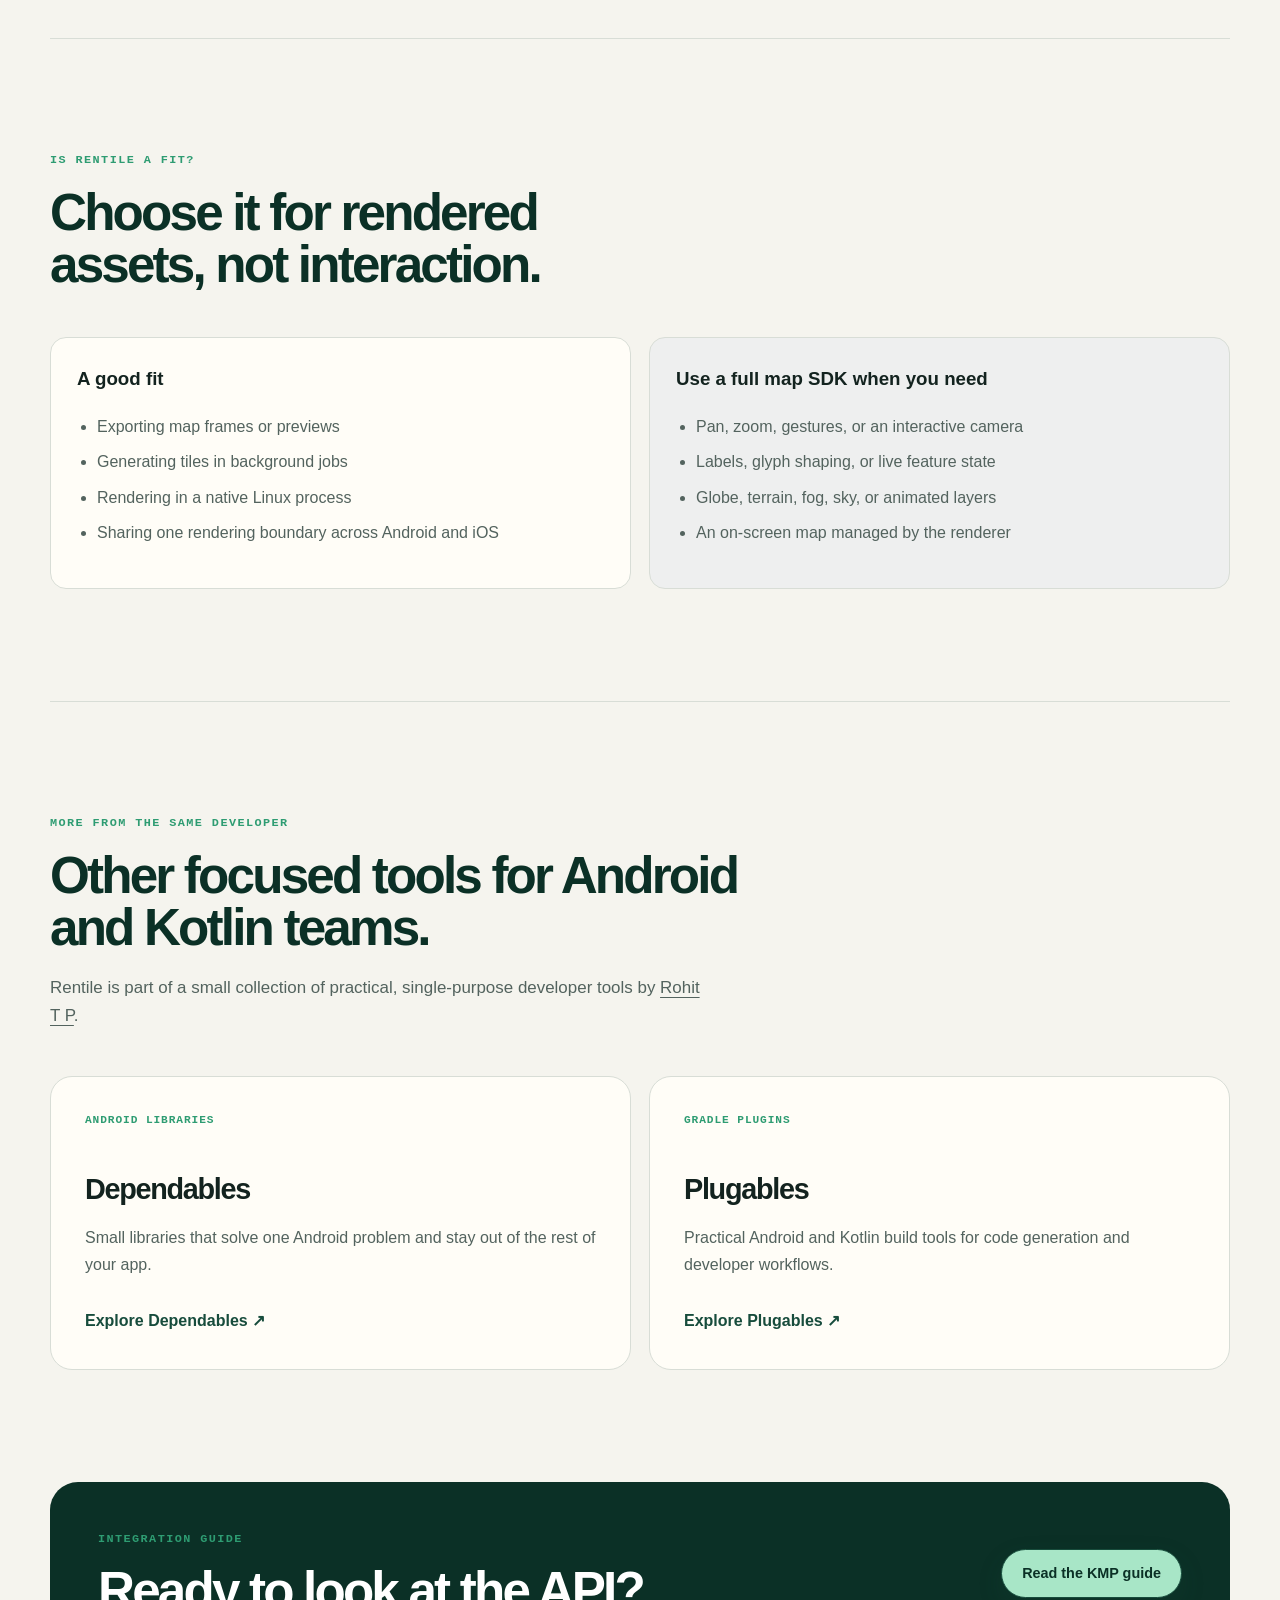
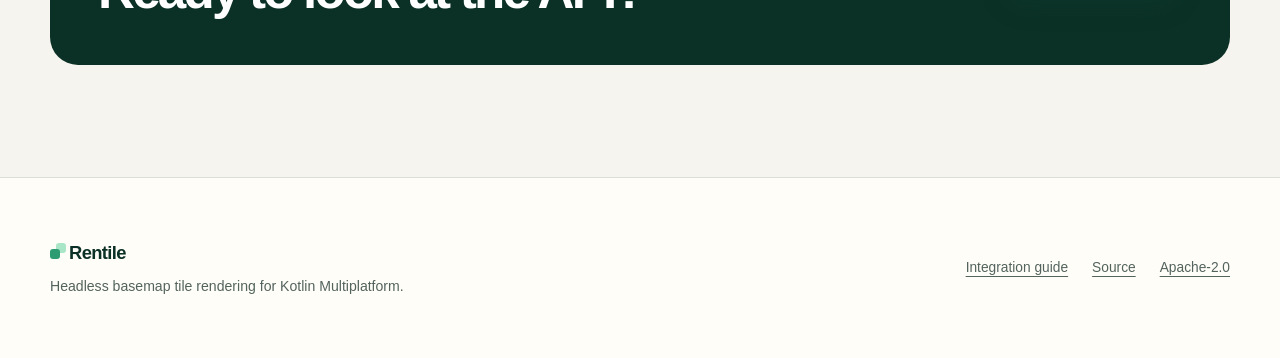
==== commit 89fec7e3: "Rewrite Rentile developer documentation" ====
--- a/docs/index.html
+++ b/docs/index.html
@@ -3,19 +3,23 @@
 <head>
   <meta charset="UTF-8" />
   <meta name="viewport" content="width=device-width, initial-scale=1.0" />
-  <title>Rentile — Headless KMP Basemap Rasterizer</title>
-  <meta name="description" content="A headless Kotlin Multiplatform dependency that turns map styles and XYZ coordinates into deterministic PNG basemap tiles." />
+  <title>Rentile — Headless basemap tiles for Kotlin Multiplatform</title>
+  <meta name="description" content="Render supported map styles into PNG basemap tiles from shared Kotlin code, without a map view or platform render loop." />
+  <meta name="theme-color" content="#0b3026" />
   <link rel="canonical" href="https://rohittp.com/rentile/" />
   <link rel="stylesheet" href="style.css" />
 
   <meta property="og:type" content="website" />
   <meta property="og:site_name" content="Rentile" />
-  <meta property="og:title" content="Rentile — Headless KMP Basemap Rasterizer" />
-  <meta property="og:description" content="Map styles and XYZ coordinates in. Deterministic PNG tiles out. No UI or platform render loop." />
+  <meta property="og:title" content="Rentile — Basemap tiles, without the map view" />
+  <meta property="og:description" content="A headless Kotlin Multiplatform renderer for turning supported map styles and XYZ coordinates into PNG bytes." />
   <meta property="og:url" content="https://rohittp.com/rentile/" />
-  <meta name="twitter:card" content="summary" />
-  <meta name="twitter:title" content="Rentile — Headless KMP Basemap Rasterizer" />
-  <meta name="twitter:description" content="Map styles and XYZ coordinates in. Deterministic PNG tiles out." />
+  <meta property="og:image" content="https://rohittp.com/rentile/og.png" />
+  <meta property="og:image:alt" content="Rentile — Basemap tiles. No map view." />
+  <meta name="twitter:card" content="summary_large_image" />
+  <meta name="twitter:title" content="Rentile — Basemap tiles, without the map view" />
+  <meta name="twitter:description" content="Supported map styles and XYZ coordinates in. PNG bytes out." />
+  <meta name="twitter:image" content="https://rohittp.com/rentile/og.png" />
 
   <script type="application/ld+json">
   {
@@ -38,9 +42,10 @@
 <body>
   <nav class="site-nav" aria-label="Primary navigation">
     <div class="nav-inner">
-      <a class="nav-brand" href="index.html">Rentile</a>
+      <a class="nav-brand" href="index.html" aria-current="page">Rentile</a>
       <div class="nav-links">
-        <a href="kmp.html">KMP reference</a>
+        <a href="#why-rentile">Why Rentile</a>
+        <a href="kmp.html">Integration guide</a>
         <a href="https://github.com/rohittp0/rentile" target="_blank" rel="noopener noreferrer">GitHub <span aria-hidden="true">↗</span></a>
       </div>
     </div>
@@ -49,28 +54,28 @@
   <main>
     <section class="hero shell">
       <div class="hero-copy">
-        <p class="eyebrow">Kotlin Multiplatform · CPU rasterization</p>
-        <h1>Map styles in.<br /><em>PNG tiles out.</em></h1>
+        <p class="eyebrow">Kotlin Multiplatform · Headless rendering</p>
+        <h1>Basemap tiles.<br /><em>No map view.</em></h1>
         <p class="hero-lead">
-          Rentile is a headless basemap renderer for background work. Give it a supported
-          style and XYZ coordinates; receive deterministic PNG bytes without a view,
-          display server, graphics context, or SDK-owned render loop.
+          Rentile turns a supported map style and a list of XYZ coordinates into PNG bytes.
+          It runs in shared Kotlin code, so previews, exports, background jobs, and native
+          services can render a basemap without opening a screen or managing a graphics loop.
         </p>
         <div class="hero-actions">
-          <a class="button primary" href="kmp.html">Read the KMP contract</a>
-          <a class="button secondary" href="https://github.com/rohittp0/rentile" target="_blank" rel="noopener noreferrer">View source</a>
-        </div>
-      </div>
-
-      <div class="pipeline-card" aria-label="Rentile rendering pipeline">
+          <a class="button primary" href="kmp.html#install">Start integrating</a>
+          <a class="button secondary" href="#how-it-works">See how it works</a>
+        </div>
+      </div>
+
+      <div class="pipeline-card" aria-label="A style and XYZ coordinates are prepared, rendered, and encoded as PNG tiles">
         <div class="pipeline-grid" aria-hidden="true"></div>
         <div class="pipeline-content">
-          <span class="pipeline-label">RENDER PIPELINE</span>
+          <span class="pipeline-label">ONE RENDERING JOB</span>
           <ol>
-            <li><span>01</span> Prepare style</li>
-            <li><span>02</span> Freeze resources</li>
-            <li><span>03</span> Rasterize locally</li>
-            <li><span>04</span> Encode PNG</li>
+            <li><span>01</span> Read and check the style</li>
+            <li><span>02</span> Gather the required resources</li>
+            <li><span>03</span> Draw tiles on the CPU</li>
+            <li><span>04</span> Return PNG bytes</li>
           </ol>
           <div class="tile-strip" aria-hidden="true">
             <i></i><i></i><i></i><i></i><i></i><i></i>
@@ -90,139 +95,243 @@
       </div>
     </section>
 
+    <section class="section shell" id="why-rentile">
+      <div class="section-heading">
+        <p class="eyebrow">A focused rendering dependency</p>
+        <h2>Use the map. Skip the map UI.</h2>
+        <p>
+          Full map SDKs are built around an interactive view. Rentile is for the other jobs:
+          when all you need is a predictable image for known coordinates.
+        </p>
+      </div>
+
+      <div class="feature-grid">
+        <article class="feature-card accent-blue">
+          <span class="feature-index">01</span>
+          <h3>Made for background work</h3>
+          <p>No Android View, UIKit view, display server, or SDK-owned render loop is required.</p>
+        </article>
+        <article class="feature-card accent-green">
+          <span class="feature-index">02</span>
+          <h3>One API across platforms</h3>
+          <p>Prepare styles and request tiles from common Kotlin on Android, iOS, and Linux.</p>
+        </article>
+        <article class="feature-card accent-orange">
+          <span class="feature-index">03</span>
+          <h3>PNG is the boundary</h3>
+          <p>Every successful tile comes back as encoded PNG bytes, ready to store or pass on.</p>
+        </article>
+        <article class="feature-card accent-purple">
+          <span class="feature-index">04</span>
+          <h3>Failures are explicit</h3>
+          <p>Unsupported styles and resource problems fail with typed, redacted diagnostics.</p>
+        </article>
+      </div>
+    </section>
+
     <section class="section shell" id="install">
       <div class="section-heading">
-        <p class="eyebrow">One dependency</p>
-        <h2>A platform-neutral boundary</h2>
-        <p>Consumers depend on one coordinate from common code. Platform-specific artifacts are selected by Gradle metadata.</p>
-      </div>
-
-      <div class="callout warning" style="margin-bottom: 24px;">
-        Skiko platform artifacts currently resolve from JetBrains' public Compose repository. Add the narrow <code>org.jetbrains.skiko</code> repository filter shown in the KMP reference before declaring Rentile.
+        <p class="eyebrow">Add it once</p>
+        <h2>A common-code dependency</h2>
+        <p>
+          Declare Rentile in <code>commonMain</code>. Gradle selects the right native artifact
+          for each target in your project.
+        </p>
       </div>
 
       <div class="install-grid">
         <div class="code-card">
           <div class="code-head">
             <span>build.gradle.kts</span>
-            <span class="status-pill">development</span>
+            <span class="status-pill">commonMain</span>
           </div>
-          <pre><code><span class="kw">kotlin</span> {
+          <pre><code>kotlin {
     sourceSets {
         commonMain.dependencies {
             implementation(
-                <span class="str">"com.rohittp.rentile:kmp:0.1.0-SNAPSHOT"</span>
+                <span class="str">"com.rohittp.rentile:kmp:&lt;version&gt;"</span>
             )
         }
     }
 }</code></pre>
         </div>
 
-        <aside class="release-note">
-          <p class="note-kicker">Release policy</p>
-          <h3>Local first. Central second.</h3>
+        <aside class="status-card">
+          <p class="note-kicker">Before you integrate</p>
+          <h3>Rentile is currently pre-release.</h3>
           <p>
-            Snapshot builds stay in a local Maven repository. The first public release will
-            be <code>0.1.0</code> after clean Android, iOS, and Linux consumers pass.
+            The API and first raster rendering slice are available in source, but the public
+            Maven artifact has not shipped yet. The guide documents the current API so you can
+            evaluate it without mistaking planned renderer coverage for finished support.
           </p>
-          <a href="https://central.sonatype.com/search?q=com.rohittp.rentile" target="_blank" rel="noopener noreferrer">Maven Central namespace <span aria-hidden="true">↗</span></a>
+          <a href="https://github.com/rohittp0/rentile" target="_blank" rel="noopener noreferrer">Follow the source on GitHub <span aria-hidden="true">↗</span></a>
         </aside>
       </div>
     </section>
 
-    <section class="section shell">
+    <section class="section shell" id="how-it-works">
       <div class="section-heading compact">
-        <p class="eyebrow">Rendering profile</p>
-        <h2>Focused on basemaps, not map UI</h2>
-      </div>
-
-      <div class="feature-grid">
-        <article class="feature-card accent-blue">
-          <span class="feature-index">01</span>
-          <h3>Strict style preparation</h3>
-          <p>Reachable expressions, filters, sources, sprites, and compatibility transformations are validated before tile drawing starts.</p>
-        </article>
-        <article class="feature-card accent-green">
-          <span class="feature-index">02</span>
-          <h3>Vector and raster sources</h3>
-          <p>Vector, raster, DEM, sprite, and selected GeoJSON resources share one deterministic resource-planning boundary.</p>
-        </article>
-        <article class="feature-card accent-orange">
-          <span class="feature-index">03</span>
-          <h3>Always encoded PNG</h3>
-          <p>PNG, JPEG, and WebP raster inputs are accepted where supported. Every successful public tile result is PNG.</p>
-        </article>
-        <article class="feature-card accent-purple">
-          <span class="feature-index">04</span>
-          <h3>Caller-owned orchestration</h3>
-          <p>The caller owns priority, batching, output caching, retry, and fallback. Rentile owns cancellable bounded work and diagnostics.</p>
+        <p class="eyebrow">The everyday flow</p>
+        <h2>Prepare. Inspect. Render.</h2>
+        <p>
+          Resource access finishes before drawing begins. That gives your app a chance to
+          check its own output cache before spending time rendering a tile.
+        </p>
+      </div>
+
+      <div class="steps-grid">
+        <article class="step-card">
+          <span>1</span>
+          <h3>Prepare the style</h3>
+          <p>Rentile checks the style against its versioned compatibility profile.</p>
+        </article>
+        <article class="step-card">
+          <span>2</span>
+          <h3>Prepare a batch</h3>
+          <p>Required resources are fetched or read from the raw-resource cache.</p>
+        </article>
+        <article class="step-card">
+          <span>3</span>
+          <h3>Render what you need</h3>
+          <p>Use the content keys to skip cached outputs, then render the remaining tiles.</p>
         </article>
       </div>
     </section>
 
     <section class="section shell contract-section">
       <div class="contract-copy">
-        <p class="eyebrow">Public contract</p>
-        <h2>Prepared once.<br />Rendered without network.</h2>
-        <p>
-          Preparation freezes every byte needed by a caller-defined tile set. Drawing then
-          operates against immutable resources and exposes content keys before rasterization,
-          so the caller can consult its own output cache first.
-        </p>
-        <a class="text-link" href="kmp.html#lifecycle">Lifecycle and cancellation details <span aria-hidden="true">→</span></a>
+        <p class="eyebrow">Common Kotlin</p>
+        <h2>The API follows the work.</h2>
+        <p>
+          Your app supplies transport and raw storage. Rentile handles preparation,
+          bounded work, CPU drawing, and PNG encoding behind one closeable renderer.
+        </p>
+        <p class="example-note">
+          <code>AppResourceTransport</code> and <code>AppRawResourceStore</code> below are
+          adapters implemented by your app.
+        </p>
+        <a class="text-link" href="kmp.html#configure">Configure the host adapters <span aria-hidden="true">→</span></a>
       </div>
 
       <div class="code-card code-card-large">
-        <div class="code-head"><span>Common Kotlin</span><span class="status-pill">contract</span></div>
-        <pre><code><span class="kw">val</span> rasterizer = Rentile.create(config)
-
-rasterizer.use { renderer ->
-    <span class="kw">val</span> style = renderer.prepare(styleInput)
-    renderer.prepareBatch(style, tiles).use { batch ->
-        <span class="comment">// Network and store access are complete.</span>
-        <span class="kw">val</span> keys = batch.contentKeys
-        <span class="kw">val</span> result = renderer.render(batch)
-        consume(result.tiles) <span class="comment">// PNG ByteArrays</span>
+        <div class="code-head"><span>Render one tile</span><span class="status-pill">suspend</span></div>
+        <pre><code><span class="kw">val</span> rasterizer = Rentile.create(
+    RentileConfiguration(
+        transport = AppResourceTransport(),
+        rawResourceStore = AppRawResourceStore(),
+    )
+)
+
+<span class="kw">try</span> {
+    <span class="kw">val</span> style = rasterizer.prepare(
+        StyleInput.Remote(<span class="str">"https://example.com/style.json"</span>)
+    )
+    rasterizer.prepareBatch(
+        style,
+        listOf(TileId(z = 12, x = 2203, y = 1345)),
+    ).use { batch -&gt;
+        <span class="kw">val</span> result = rasterizer.render(batch)
+        savePng(result.tiles.single().pngBytes)
     }
+} <span class="kw">finally</span> {
+    rasterizer.close()
+    rasterizer.awaitClosed()
 }</code></pre>
       </div>
     </section>
 
-    <section class="section shell boundaries">
+    <section class="section shell boundaries" id="ownership">
       <div class="section-heading compact">
-        <p class="eyebrow">Deliberate boundaries</p>
-        <h2>Clear ownership keeps the module deep</h2>
+        <p class="eyebrow">A clear hand-off</p>
+        <h2>You stay in control of app policy.</h2>
+        <p>
+          Rentile owns the rendering machinery. Your app keeps the decisions that depend on
+          product context, network policy, and user experience.
+        </p>
       </div>
       <div class="ownership-grid">
         <div>
-          <h3>Rentile owns</h3>
+          <h3>Rentile handles</h3>
           <ul class="check-list">
-            <li>Style compilation and diagnostics</li>
-            <li>Resource closure and raw-resource caching</li>
-            <li>Bounded scheduling and single-flight work</li>
+            <li>Style validation and diagnostics</li>
+            <li>Resource planning and raw-resource caching</li>
+            <li>Bounded, cancellable rendering work</li>
             <li>CPU drawing and PNG encoding</li>
-            <li>Stable content identities</li>
+            <li>Stable output content keys</li>
           </ul>
         </div>
         <div>
-          <h3>The caller owns</h3>
+          <h3>Your app decides</h3>
           <ul class="check-list muted">
-            <li>Batch construction and priority</li>
-            <li>Output PNG caching</li>
-            <li>Retry, fallback, and recovery</li>
-            <li>API keys and transport implementation</li>
-            <li>Plane, globe, overlays, and presentation</li>
+            <li>Which tiles to request and in what order</li>
+            <li>Where rendered PNGs are stored</li>
+            <li>When to retry, fall back, or stop</li>
+            <li>How credentials and HTTP are provided</li>
+            <li>How tiles appear in the final experience</li>
           </ul>
         </div>
+      </div>
+    </section>
+
+    <section class="section shell fit-section">
+      <div class="section-heading compact">
+        <p class="eyebrow">Is Rentile a fit?</p>
+        <h2>Choose it for rendered assets, not interaction.</h2>
+      </div>
+      <div class="two-column-list fit-grid">
+        <div>
+          <h3>A good fit</h3>
+          <ul>
+            <li>Exporting map frames or previews</li>
+            <li>Generating tiles in background jobs</li>
+            <li>Rendering in a native Linux process</li>
+            <li>Sharing one rendering boundary across Android and iOS</li>
+          </ul>
+        </div>
+        <div>
+          <h3>Use a full map SDK when you need</h3>
+          <ul>
+            <li>Pan, zoom, gestures, or an interactive camera</li>
+            <li>Labels, glyph shaping, or live feature state</li>
+            <li>Globe, terrain, fog, sky, or animated layers</li>
+            <li>An on-screen map managed by the renderer</li>
+          </ul>
+        </div>
+      </div>
+    </section>
+
+    <section class="section shell related-projects" id="related-projects">
+      <div class="section-heading">
+        <p class="eyebrow">More from the same developer</p>
+        <h2>Other focused tools for Android and Kotlin teams.</h2>
+        <p>
+          Rentile is part of a small collection of practical, single-purpose developer tools
+          by <a href="https://rohittp.com" target="_blank" rel="noopener noreferrer">Rohit T P</a>.
+        </p>
+      </div>
+
+      <div class="project-grid">
+        <a class="project-card" href="https://rohittp.com/dependables/" target="_blank" rel="noopener noreferrer">
+          <span class="project-type">Android libraries</span>
+          <h3>Dependables</h3>
+          <p>Small libraries that solve one Android problem and stay out of the rest of your app.</p>
+          <span class="project-link">Explore Dependables <span aria-hidden="true">↗</span></span>
+        </a>
+        <a class="project-card" href="https://rohittp.com/plugables/" target="_blank" rel="noopener noreferrer">
+          <span class="project-type">Gradle plugins</span>
+          <h3>Plugables</h3>
+          <p>Practical Android and Kotlin build tools for code generation and developer workflows.</p>
+          <span class="project-link">Explore Plugables <span aria-hidden="true">↗</span></span>
+        </a>
       </div>
     </section>
 
     <section class="cta shell">
       <div>
-        <p class="eyebrow">Artifact reference</p>
-        <h2>Explore the versioned rendering contract</h2>
-      </div>
-      <a class="button primary" href="kmp.html">Open documentation</a>
+        <p class="eyebrow">Integration guide</p>
+        <h2>Ready to look at the API?</h2>
+      </div>
+      <a class="button primary" href="kmp.html">Read the KMP guide</a>
     </section>
   </main>
 
@@ -230,10 +339,10 @@
     <div class="shell footer-inner">
       <div>
         <a class="footer-brand" href="index.html">Rentile</a>
-        <p>Headless KMP basemap tile rasterization.</p>
+        <p>Headless basemap tile rendering for Kotlin Multiplatform.</p>
       </div>
       <div class="footer-links">
-        <a href="kmp.html">Documentation</a>
+        <a href="kmp.html">Integration guide</a>
         <a href="https://github.com/rohittp0/rentile" target="_blank" rel="noopener noreferrer">Source</a>
         <a href="https://www.apache.org/licenses/LICENSE-2.0" target="_blank" rel="noopener noreferrer">Apache-2.0</a>
       </div>
--- a/docs/style.css
+++ b/docs/style.css
@@ -40,6 +40,13 @@
 a:focus-visible, button:focus-visible { outline: 3px solid var(--blue); outline-offset: 4px; }
 code, pre { font-family: var(--mono); }
 code { font-size: 0.92em; }
+p code, li code, td code, .callout code, .draft-banner code {
+  padding: 0.12em 0.34em;
+  border: 1px solid rgba(23, 76, 60, 0.1);
+  border-radius: 6px;
+  color: var(--forest);
+  background: rgba(168, 230, 199, 0.14);
+}
 
 .shell {
   width: min(1180px, calc(100% - 48px));
@@ -302,15 +309,15 @@
 .str { color: #d7c57f; }
 .comment { color: #75978a; }
 
-.release-note {
+.status-card {
   padding: 32px;
   border: 1px solid var(--line);
   border-radius: var(--radius);
   background: var(--surface);
 }
-.release-note h3 { margin: 5px 0 14px; font-size: 1.55rem; letter-spacing: -0.03em; }
-.release-note p { color: var(--ink-soft); }
-.release-note a, .text-link { color: var(--forest); font-weight: 760; }
+.status-card h3 { margin: 5px 0 14px; font-size: 1.55rem; letter-spacing: -0.03em; line-height: 1.2; }
+.status-card p { color: var(--ink-soft); }
+.status-card a, .text-link { color: var(--forest); font-weight: 760; }
 .note-kicker { margin: 0; color: var(--green) !important; font-family: var(--mono); font-size: 0.7rem; font-weight: 800; text-transform: uppercase; }
 
 .feature-grid {
@@ -336,8 +343,36 @@
 .feature-card h3 { margin: 44px 0 12px; font-size: 1.35rem; letter-spacing: -0.035em; }
 .feature-card p { margin: 0; color: var(--ink-soft); }
 
+.steps-grid {
+  display: grid;
+  grid-template-columns: repeat(3, 1fr);
+  gap: 18px;
+}
+.step-card {
+  padding: 30px;
+  border: 1px solid var(--line);
+  border-radius: var(--radius);
+  background: var(--surface);
+}
+.step-card > span {
+  width: 34px;
+  height: 34px;
+  display: inline-flex;
+  align-items: center;
+  justify-content: center;
+  border-radius: 10px;
+  color: var(--forest-deep);
+  background: var(--mint);
+  font-family: var(--mono);
+  font-size: 0.76rem;
+  font-weight: 800;
+}
+.step-card h3 { margin: 26px 0 10px; font-size: 1.22rem; letter-spacing: -0.03em; }
+.step-card p { margin: 0; color: var(--ink-soft); }
+
 .contract-section { padding-block: 128px; grid-template-columns: 0.82fr 1.18fr; align-items: center; gap: 70px; }
 .contract-copy p:not(.eyebrow) { margin: 24px 0; color: var(--ink-soft); }
+.contract-copy .example-note { font-size: 0.9rem; }
 .code-card-large pre { min-height: 330px; display: flex; align-items: center; }
 
 .boundaries { border-top: 1px solid var(--line); }
@@ -348,6 +383,43 @@
 .check-list li { position: relative; margin: 12px 0; padding-left: 25px; color: var(--ink-soft); }
 .check-list li::before { content: "✓"; position: absolute; left: 0; color: var(--green); font-weight: 900; }
 .check-list.muted li::before { content: "→"; color: var(--blue); }
+
+.fit-section { border-top: 1px solid var(--line); }
+.fit-grid > div:last-child { background: rgba(76, 131, 238, 0.04); }
+
+.related-projects { border-top: 1px solid var(--line); }
+.project-grid {
+  display: grid;
+  grid-template-columns: repeat(2, 1fr);
+  gap: 18px;
+}
+.project-card {
+  min-height: 290px;
+  padding: 34px;
+  display: flex;
+  flex-direction: column;
+  border: 1px solid var(--line);
+  border-radius: var(--radius);
+  background: var(--surface);
+  text-decoration: none;
+  transition: transform 160ms ease, border-color 160ms ease, box-shadow 160ms ease;
+}
+.project-card:hover {
+  transform: translateY(-3px);
+  border-color: var(--mint);
+  box-shadow: var(--shadow);
+}
+.project-type {
+  color: var(--green);
+  font-family: var(--mono);
+  font-size: 0.7rem;
+  font-weight: 800;
+  letter-spacing: 0.08em;
+  text-transform: uppercase;
+}
+.project-card h3 { margin: 36px 0 12px; font-size: 1.8rem; letter-spacing: -0.045em; }
+.project-card p { margin: 0; color: var(--ink-soft); }
+.project-link { margin-top: auto; padding-top: 30px; color: var(--forest); font-weight: 760; }
 
 .cta {
   margin-bottom: 112px;
@@ -421,8 +493,28 @@
 .two-column-list ul { padding-left: 20px; color: var(--ink-soft); }
 .two-column-list li { margin: 9px 0; }
 .docs-ownership { margin: 26px 0; }
+.doc-steps { margin: 28px 0; }
+.doc-steps .step-card { padding: 24px; }
+.doc-steps .step-card h3 { margin-top: 22px; }
 .exception-grid { margin: 26px 0; display: grid; grid-template-columns: repeat(2, 1fr); gap: 10px; }
 .exception-grid code { padding: 12px 14px; overflow-wrap: anywhere; border: 1px solid var(--line); border-radius: 10px; color: var(--forest); background: var(--surface); }
+
+.companion-note {
+  margin-top: 50px;
+  padding: 38px;
+  border: 1px solid rgba(168, 230, 199, 0.45);
+  border-radius: var(--radius);
+  background: var(--forest-deep);
+}
+.companion-note h2 {
+  margin: 0;
+  color: #fff;
+  font-size: clamp(1.8rem, 4vw, 2.6rem);
+  letter-spacing: -0.045em;
+  line-height: 1.08;
+}
+.companion-note p:not(.eyebrow) { margin: 18px 0 0; color: #cde3da; }
+.companion-note a { color: var(--mint); font-weight: 760; }
 
 @media (max-width: 940px) {
   .hero { grid-template-columns: 1fr; padding-top: 72px; gap: 50px; }
@@ -447,14 +539,16 @@
   .pipeline-content { padding: 30px; }
   .platform-row { min-height: 70px; }
   .section { padding-block: 78px; }
-  .feature-grid, .ownership-grid, .two-column-list, .exception-grid { grid-template-columns: 1fr; }
+  .feature-grid, .ownership-grid, .two-column-list, .exception-grid, .steps-grid, .project-grid { grid-template-columns: 1fr; }
   .feature-card { min-height: 220px; }
+  .project-card { min-height: 250px; }
   .contract-section { padding-block: 88px; }
   .code-card pre { font-size: 0.74rem; padding: 20px; }
   .cta { margin-bottom: 72px; padding: 32px; align-items: flex-start; flex-direction: column; }
   .footer-inner { min-height: 210px; align-items: flex-start; justify-content: center; flex-direction: column; }
   .docs-header h1 { font-size: 3.2rem; }
   .doc-section { padding: 58px 0; }
+  .companion-note { padding: 30px; }
 }
 
 @media (prefers-reduced-motion: reduce) {
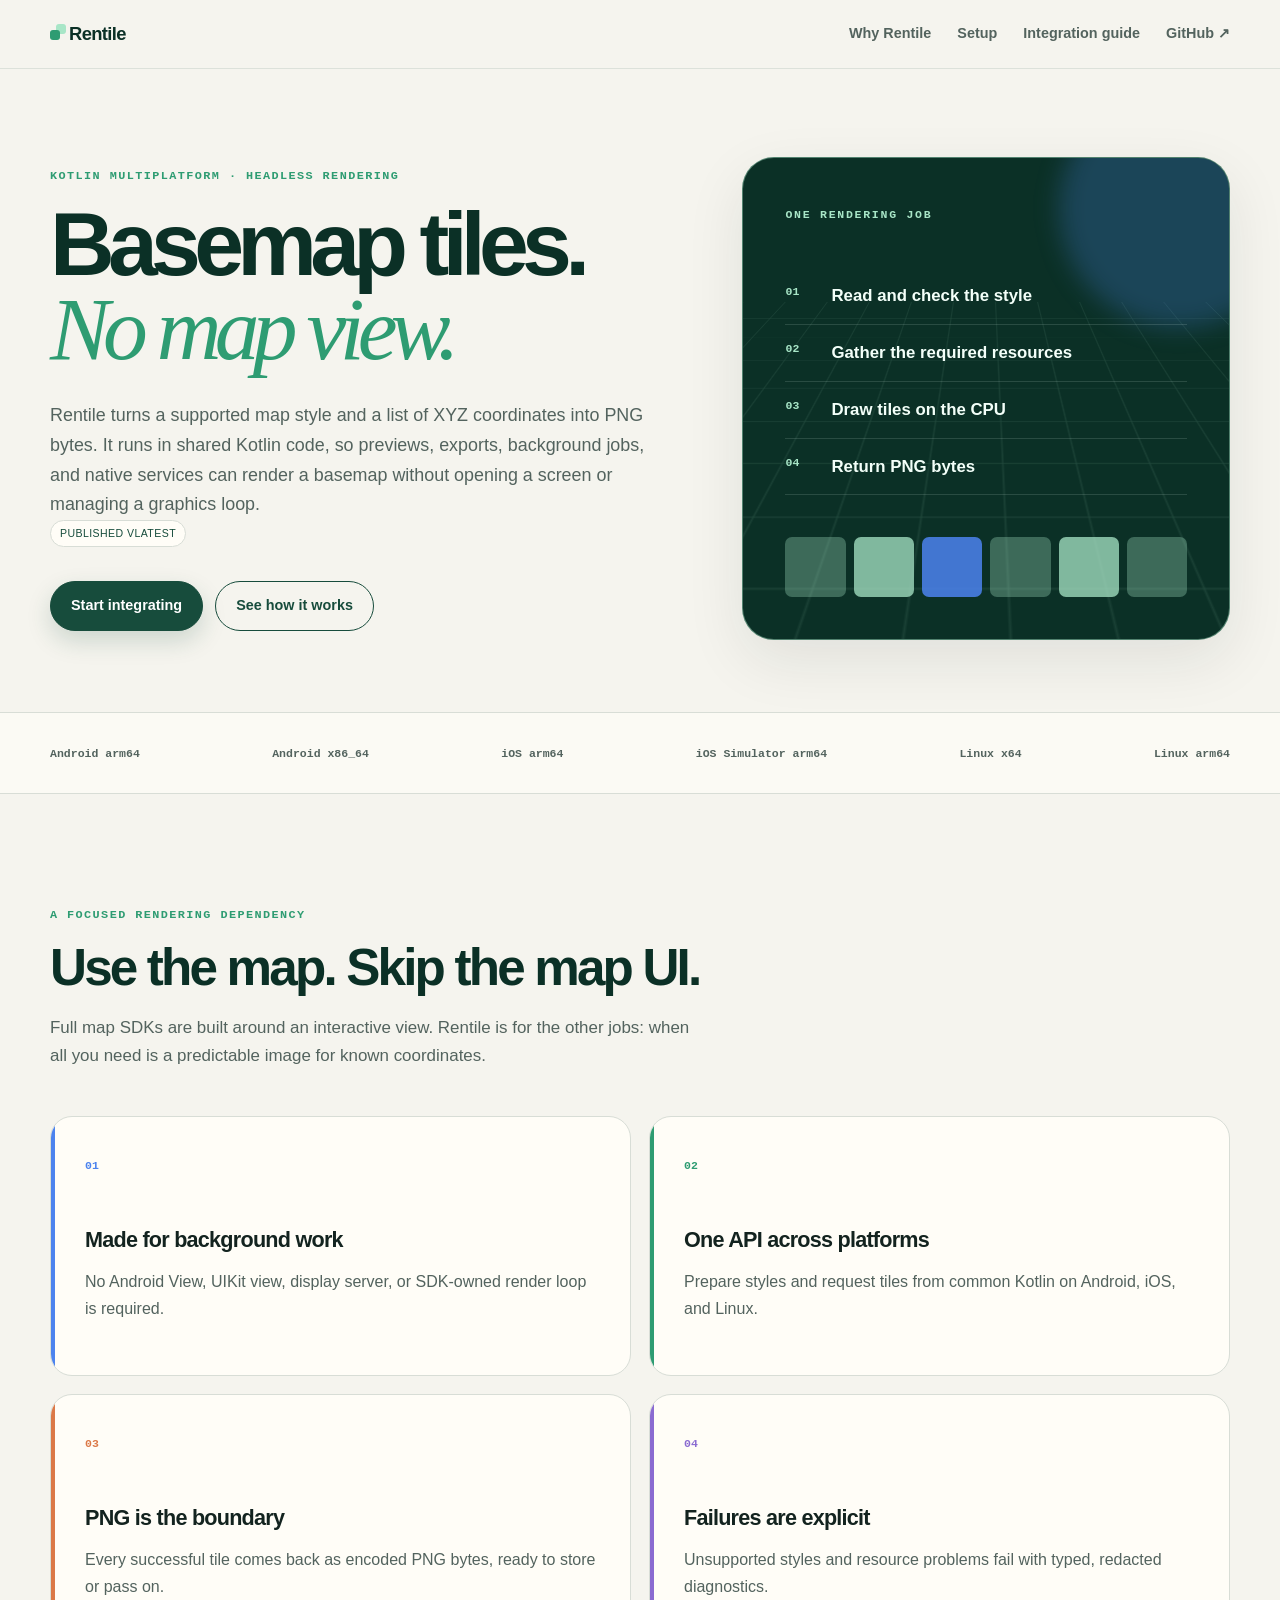
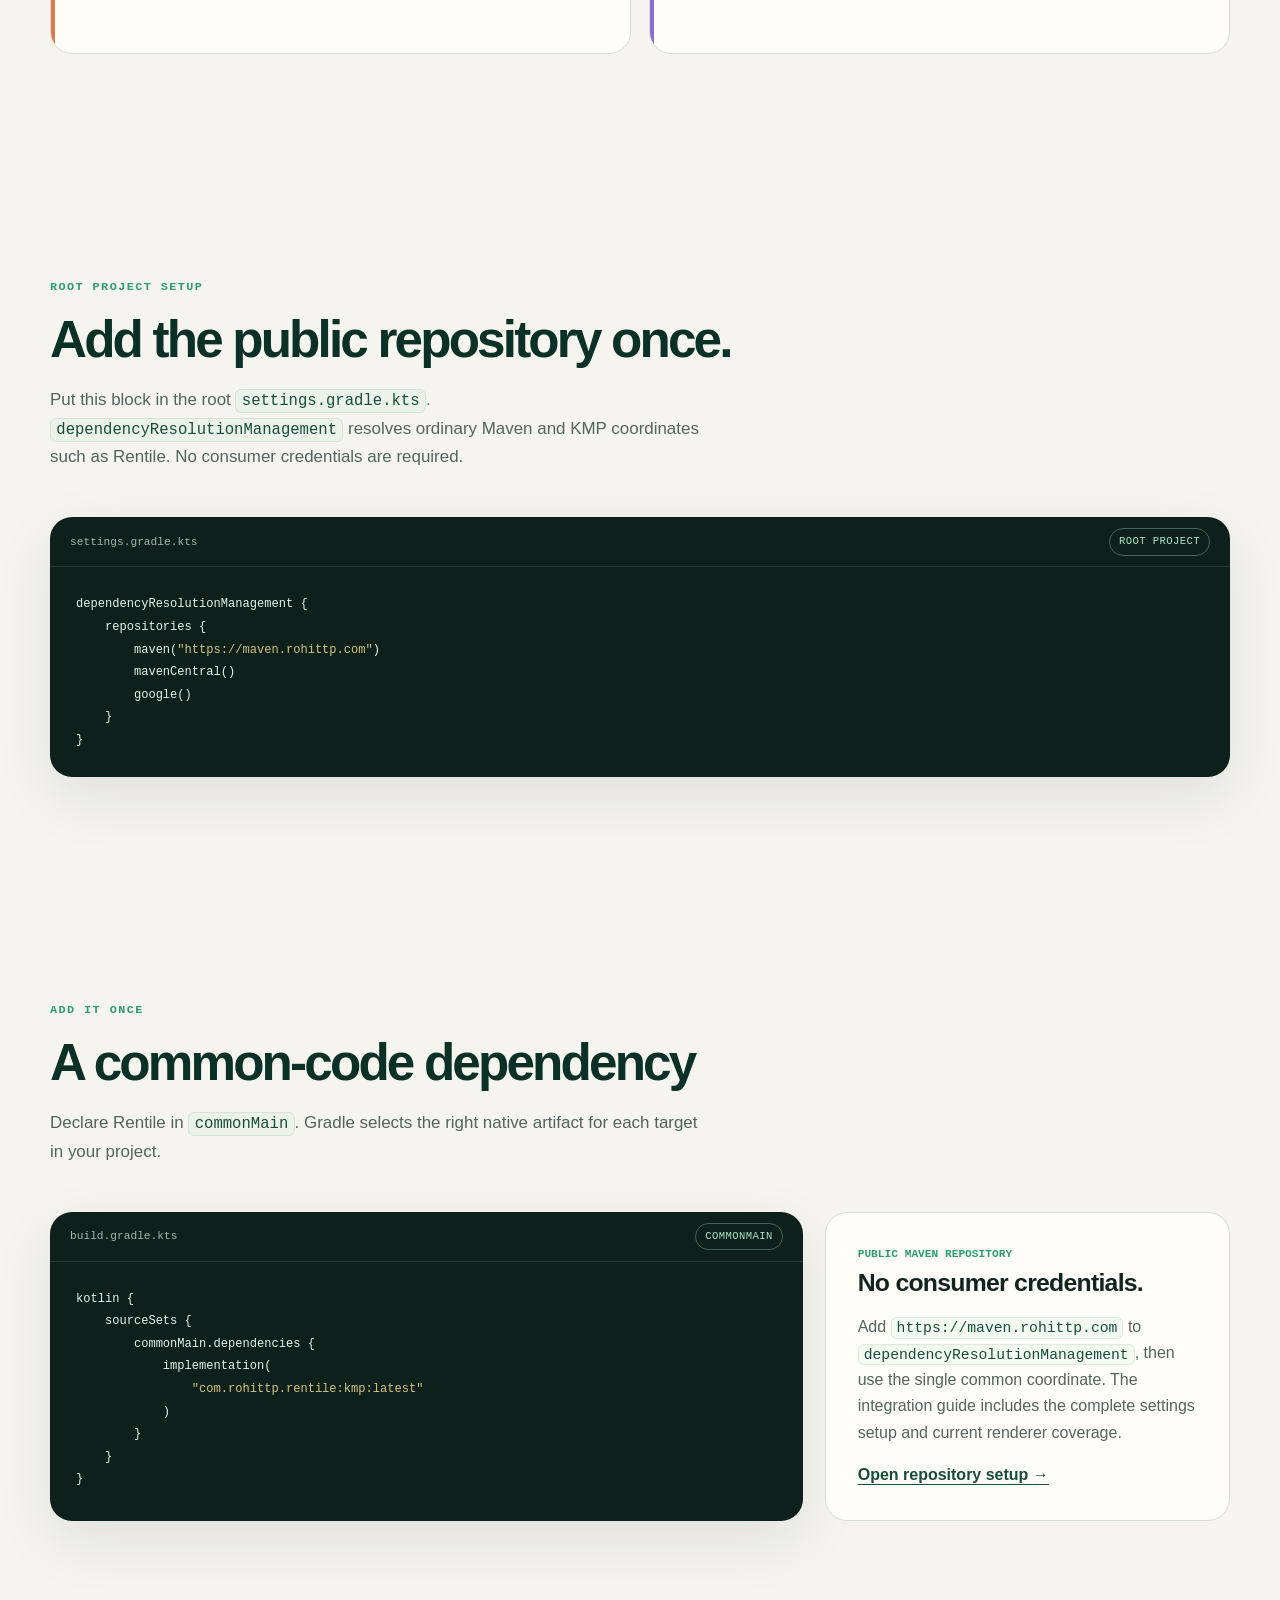
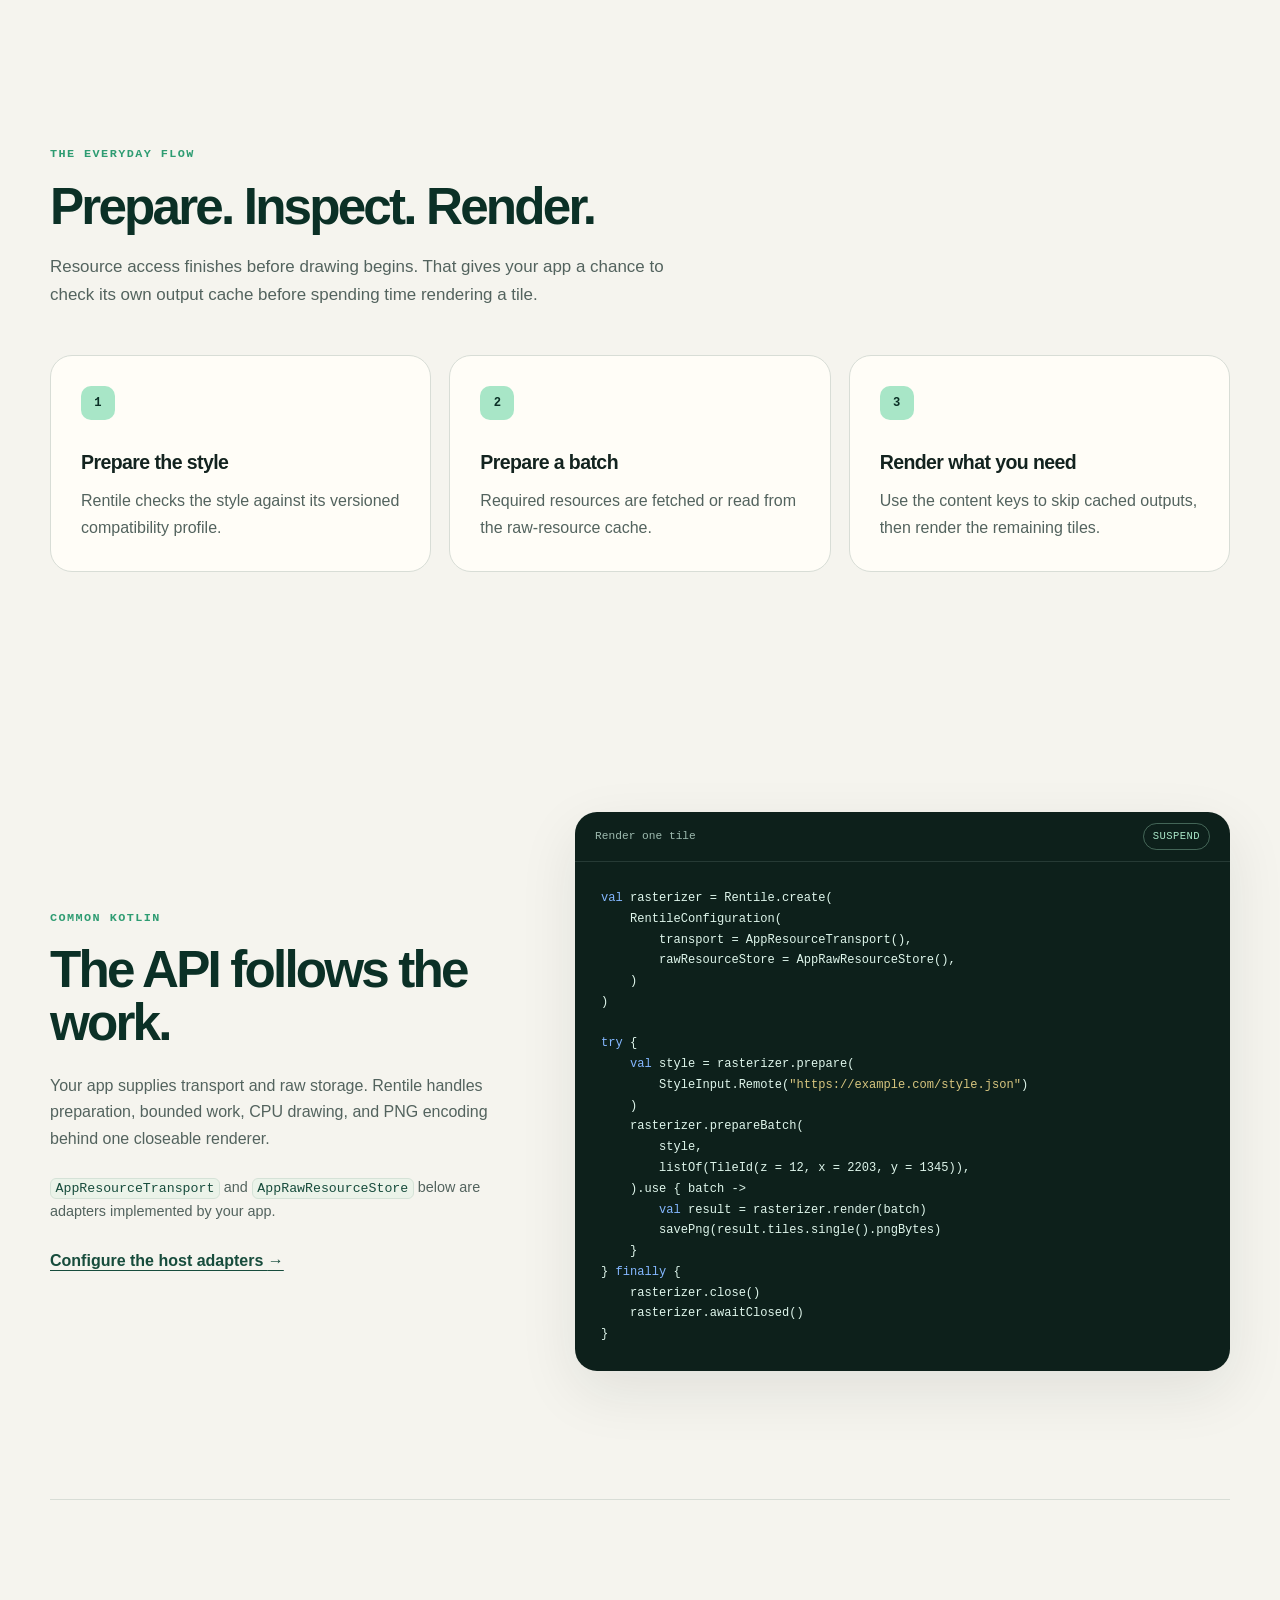
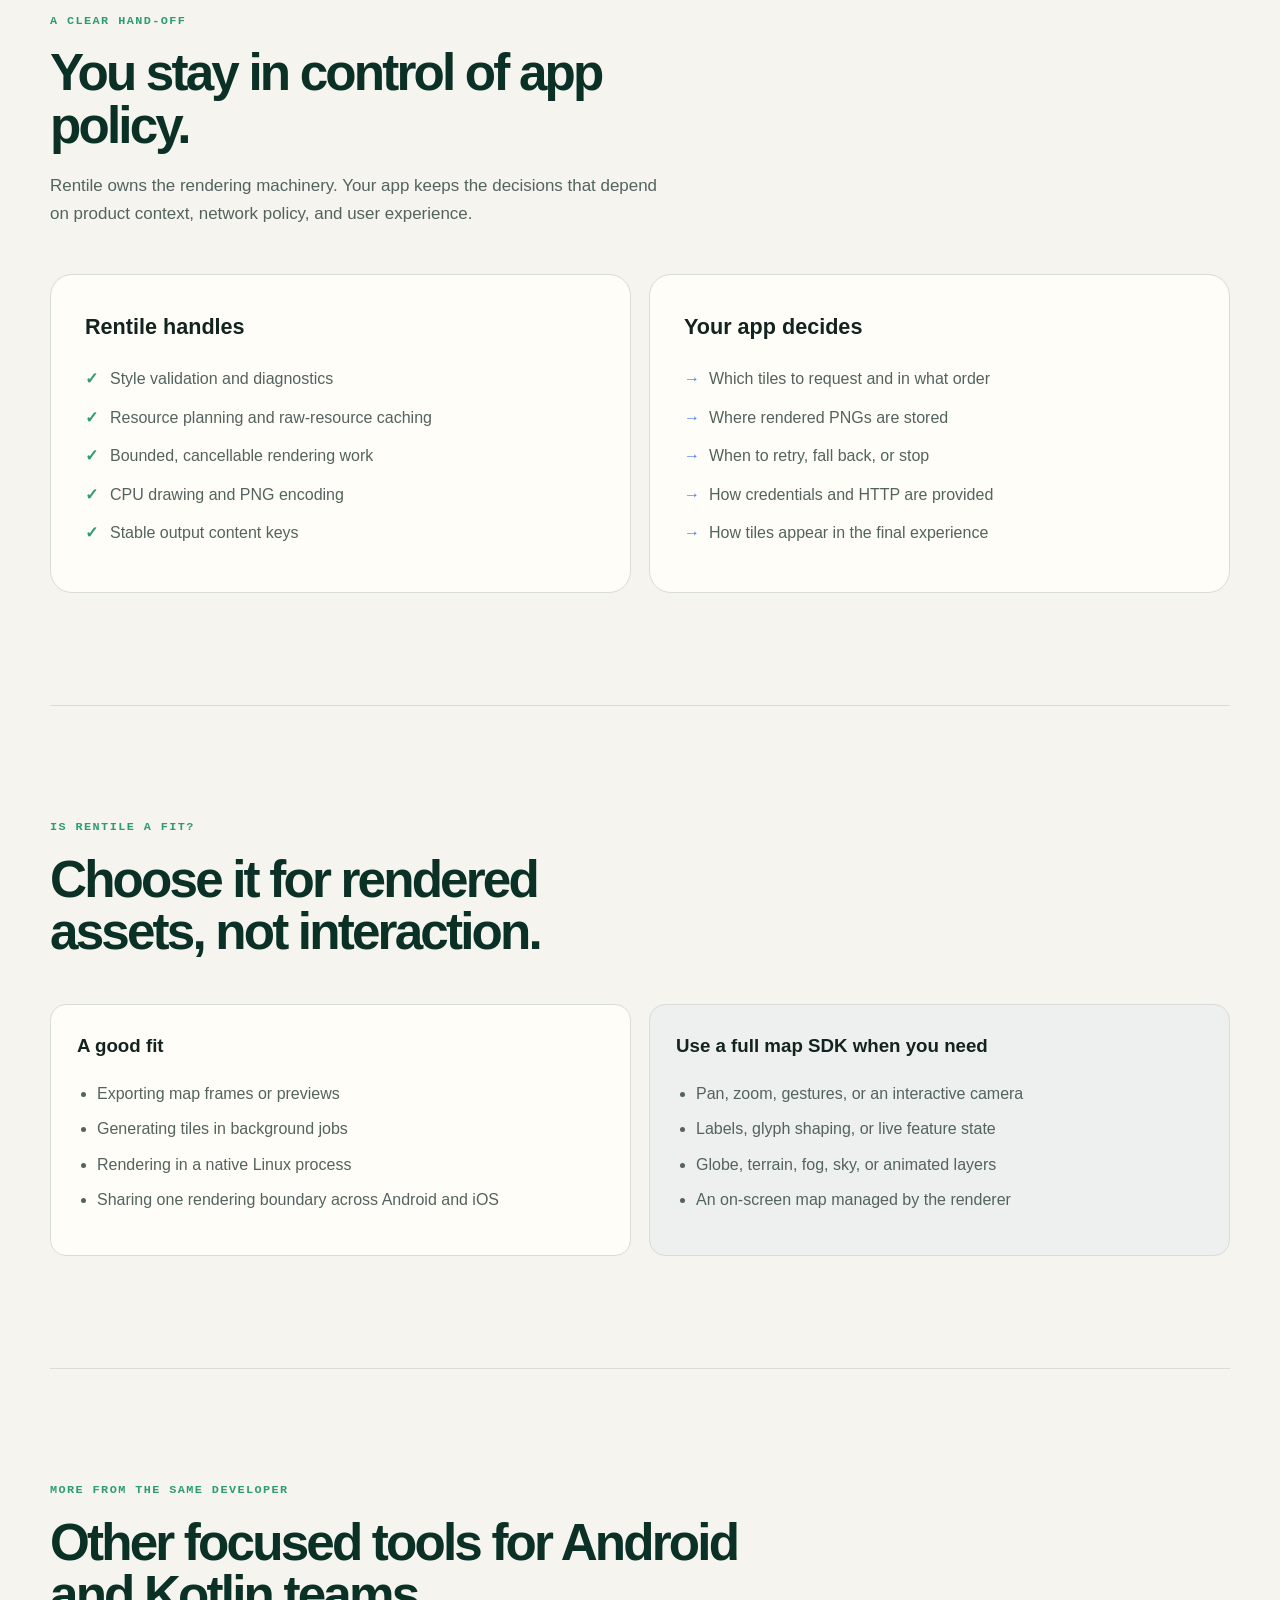
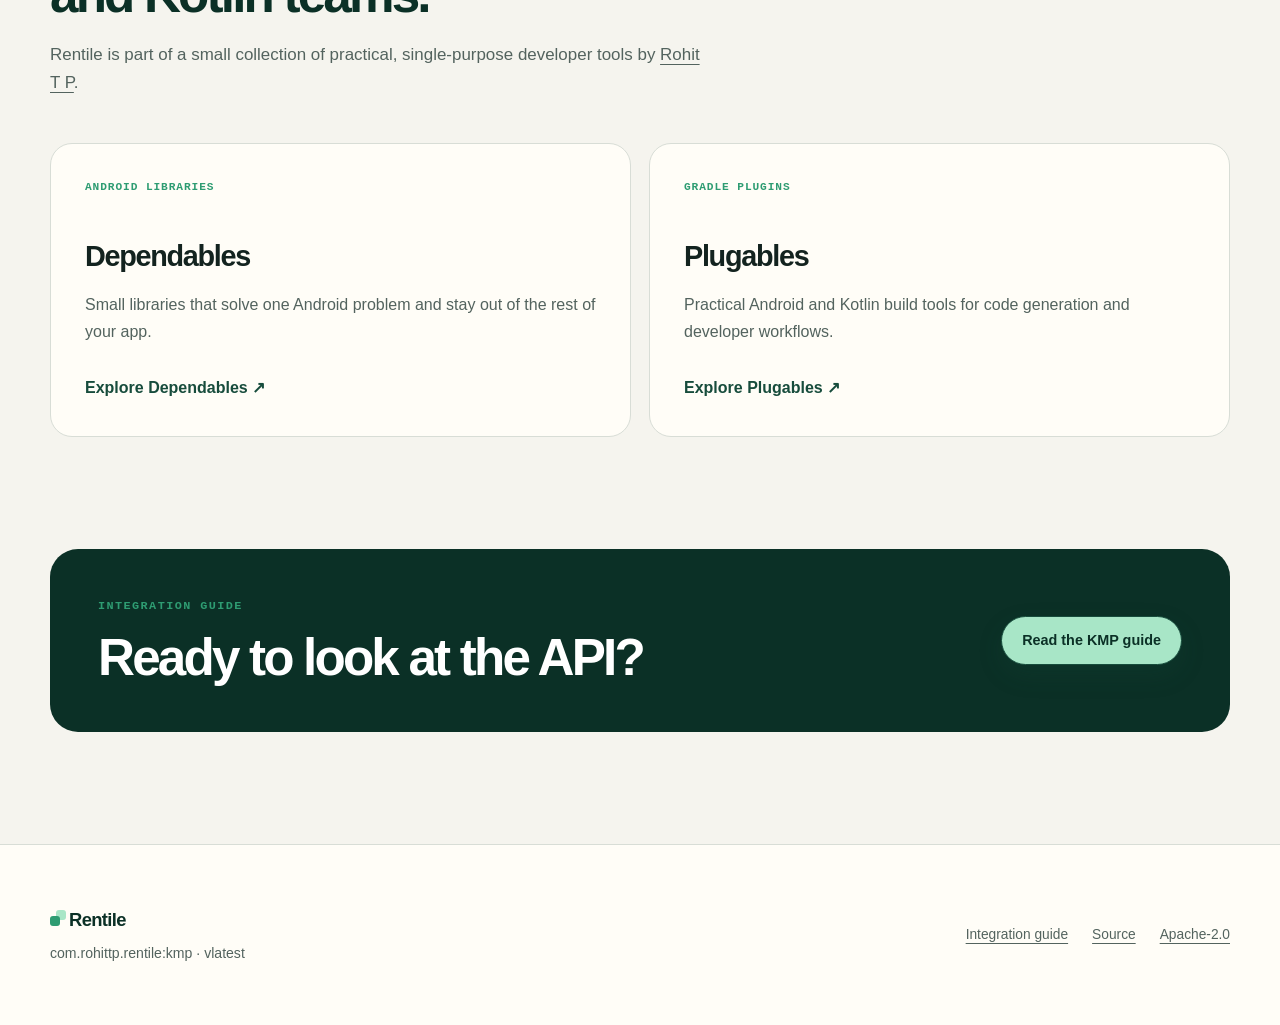
==== commit 2c1ade62: "publish Rentile to shared R2 repository" ====
--- a/docs/index.html
+++ b/docs/index.html
@@ -45,6 +45,7 @@
       <a class="nav-brand" href="index.html" aria-current="page">Rentile</a>
       <div class="nav-links">
         <a href="#why-rentile">Why Rentile</a>
+        <a href="#common-setup">Setup</a>
         <a href="kmp.html">Integration guide</a>
         <a href="https://github.com/rohittp0/rentile" target="_blank" rel="noopener noreferrer">GitHub <span aria-hidden="true">↗</span></a>
       </div>
@@ -61,6 +62,9 @@
           It runs in shared Kotlin code, so previews, exports, background jobs, and native
           services can render a basemap without opening a screen or managing a graphics loop.
         </p>
+        <div class="tag-row">
+          <span class="tag">Published v<span data-maven-version="kmp">latest</span></span>
+        </div>
         <div class="hero-actions">
           <a class="button primary" href="kmp.html#install">Start integrating</a>
           <a class="button secondary" href="#how-it-works">See how it works</a>
@@ -129,6 +133,32 @@
       </div>
     </section>
 
+    <section class="section shell" id="common-setup">
+      <div class="section-heading">
+        <p class="eyebrow">Root project setup</p>
+        <h2>Add the public repository once.</h2>
+        <p>
+          Put this block in the root <code>settings.gradle.kts</code>.
+          <code>dependencyResolutionManagement</code> resolves ordinary Maven and KMP
+          coordinates such as Rentile. No consumer credentials are required.
+        </p>
+      </div>
+
+      <div class="code-card">
+        <div class="code-head">
+          <span>settings.gradle.kts</span>
+          <span class="status-pill">root project</span>
+        </div>
+        <pre><code>dependencyResolutionManagement {
+    repositories {
+        maven(<span class="str">"https://maven.rohittp.com"</span>)
+        mavenCentral()
+        google()
+    }
+}</code></pre>
+      </div>
+    </section>
+
     <section class="section shell" id="install">
       <div class="section-heading">
         <p class="eyebrow">Add it once</p>
@@ -149,7 +179,7 @@
     sourceSets {
         commonMain.dependencies {
             implementation(
-                <span class="str">"com.rohittp.rentile:kmp:&lt;version&gt;"</span>
+                <span class="str">"com.rohittp.rentile:kmp:<span data-maven-version="kmp">latest</span>"</span>
             )
         }
     }
@@ -157,14 +187,14 @@
         </div>
 
         <aside class="status-card">
-          <p class="note-kicker">Before you integrate</p>
-          <h3>Rentile is currently pre-release.</h3>
+          <p class="note-kicker">Public Maven repository</p>
+          <h3>No consumer credentials.</h3>
           <p>
-            The API and first raster rendering slice are available in source, but the public
-            Maven artifact has not shipped yet. The guide documents the current API so you can
-            evaluate it without mistaking planned renderer coverage for finished support.
+            Add <code>https://maven.rohittp.com</code> to
+            <code>dependencyResolutionManagement</code>, then use the single common coordinate.
+            The integration guide includes the complete settings setup and current renderer coverage.
           </p>
-          <a href="https://github.com/rohittp0/rentile" target="_blank" rel="noopener noreferrer">Follow the source on GitHub <span aria-hidden="true">↗</span></a>
+          <a href="kmp.html#install">Open repository setup <span aria-hidden="true">→</span></a>
         </aside>
       </div>
     </section>
@@ -339,7 +369,10 @@
     <div class="shell footer-inner">
       <div>
         <a class="footer-brand" href="index.html">Rentile</a>
-        <p>Headless basemap tile rendering for Kotlin Multiplatform.</p>
+        <p class="footer-meta">
+          com.rohittp.rentile:kmp ·
+          v<span data-maven-version="kmp">latest</span>
+        </p>
       </div>
       <div class="footer-links">
         <a href="kmp.html">Integration guide</a>
@@ -348,5 +381,6 @@
       </div>
     </div>
   </footer>
+  <script src="versions.js" defer></script>
 </body>
 </html>
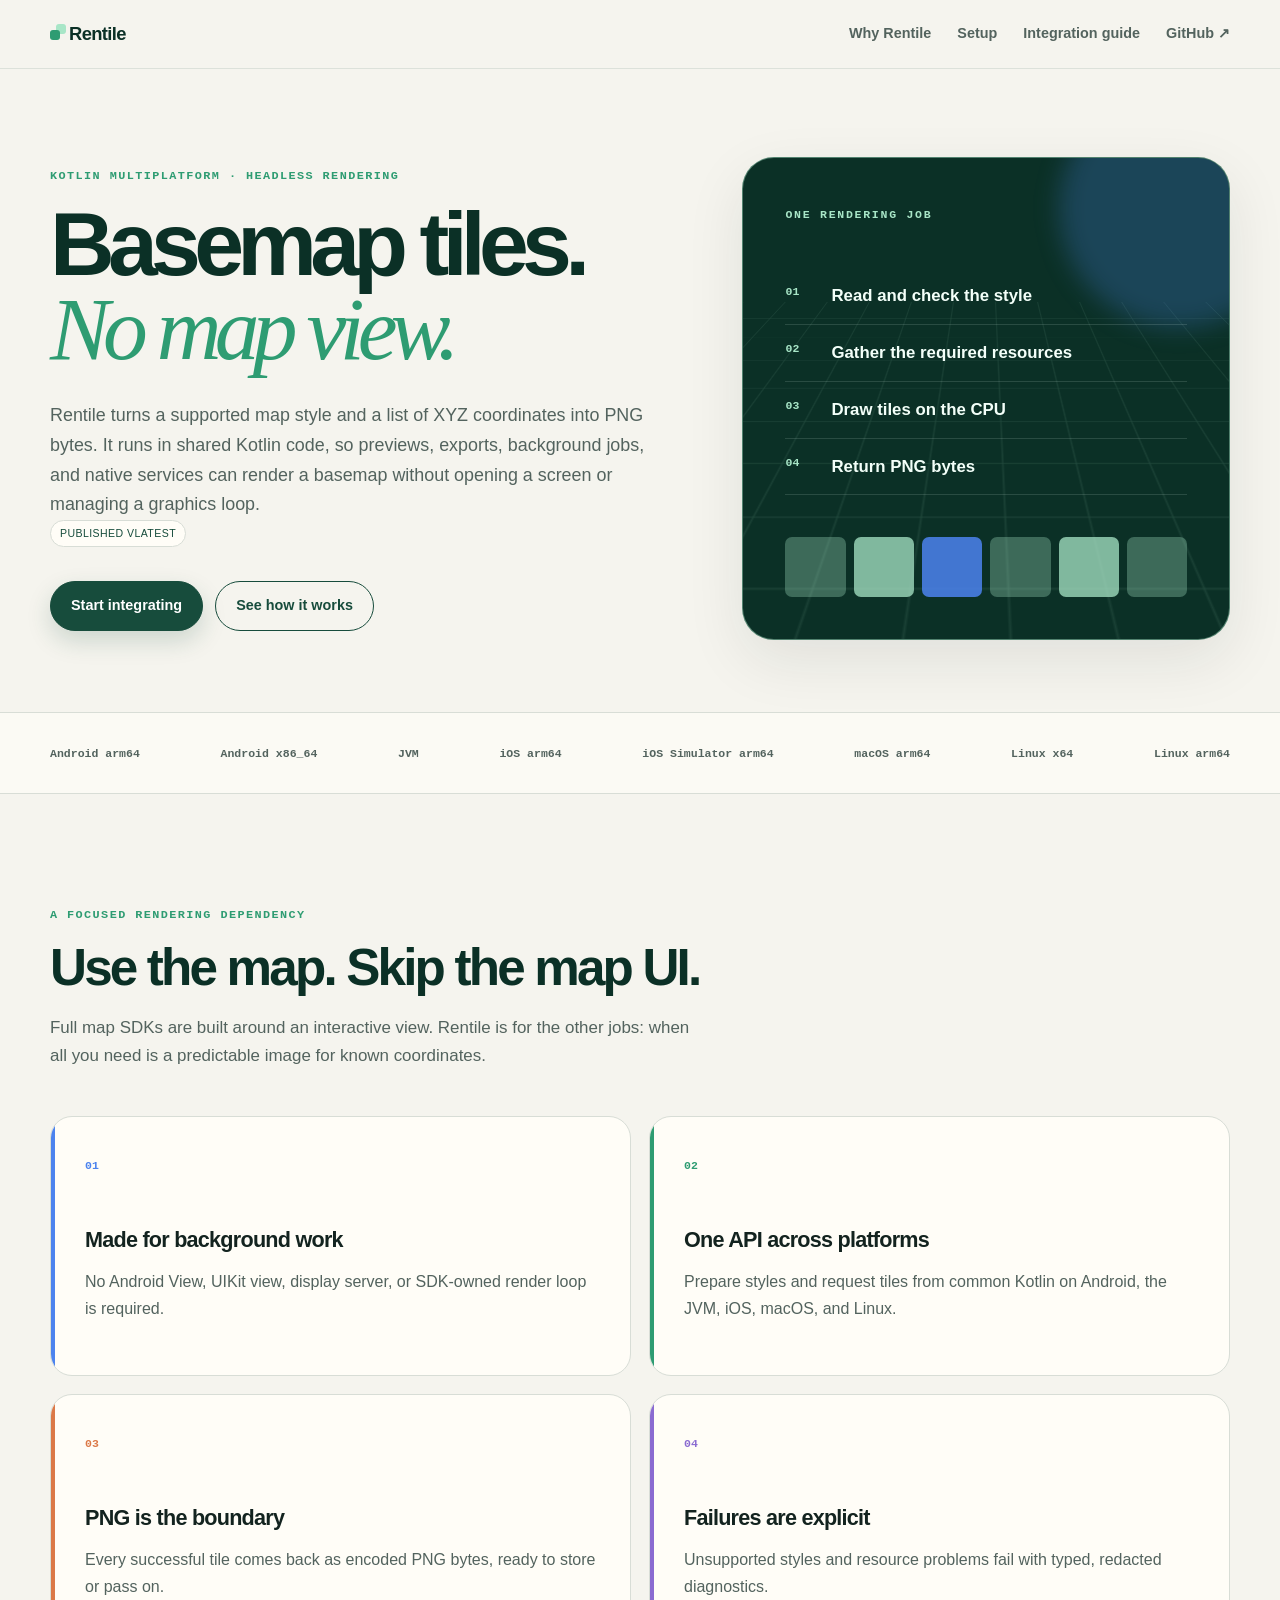
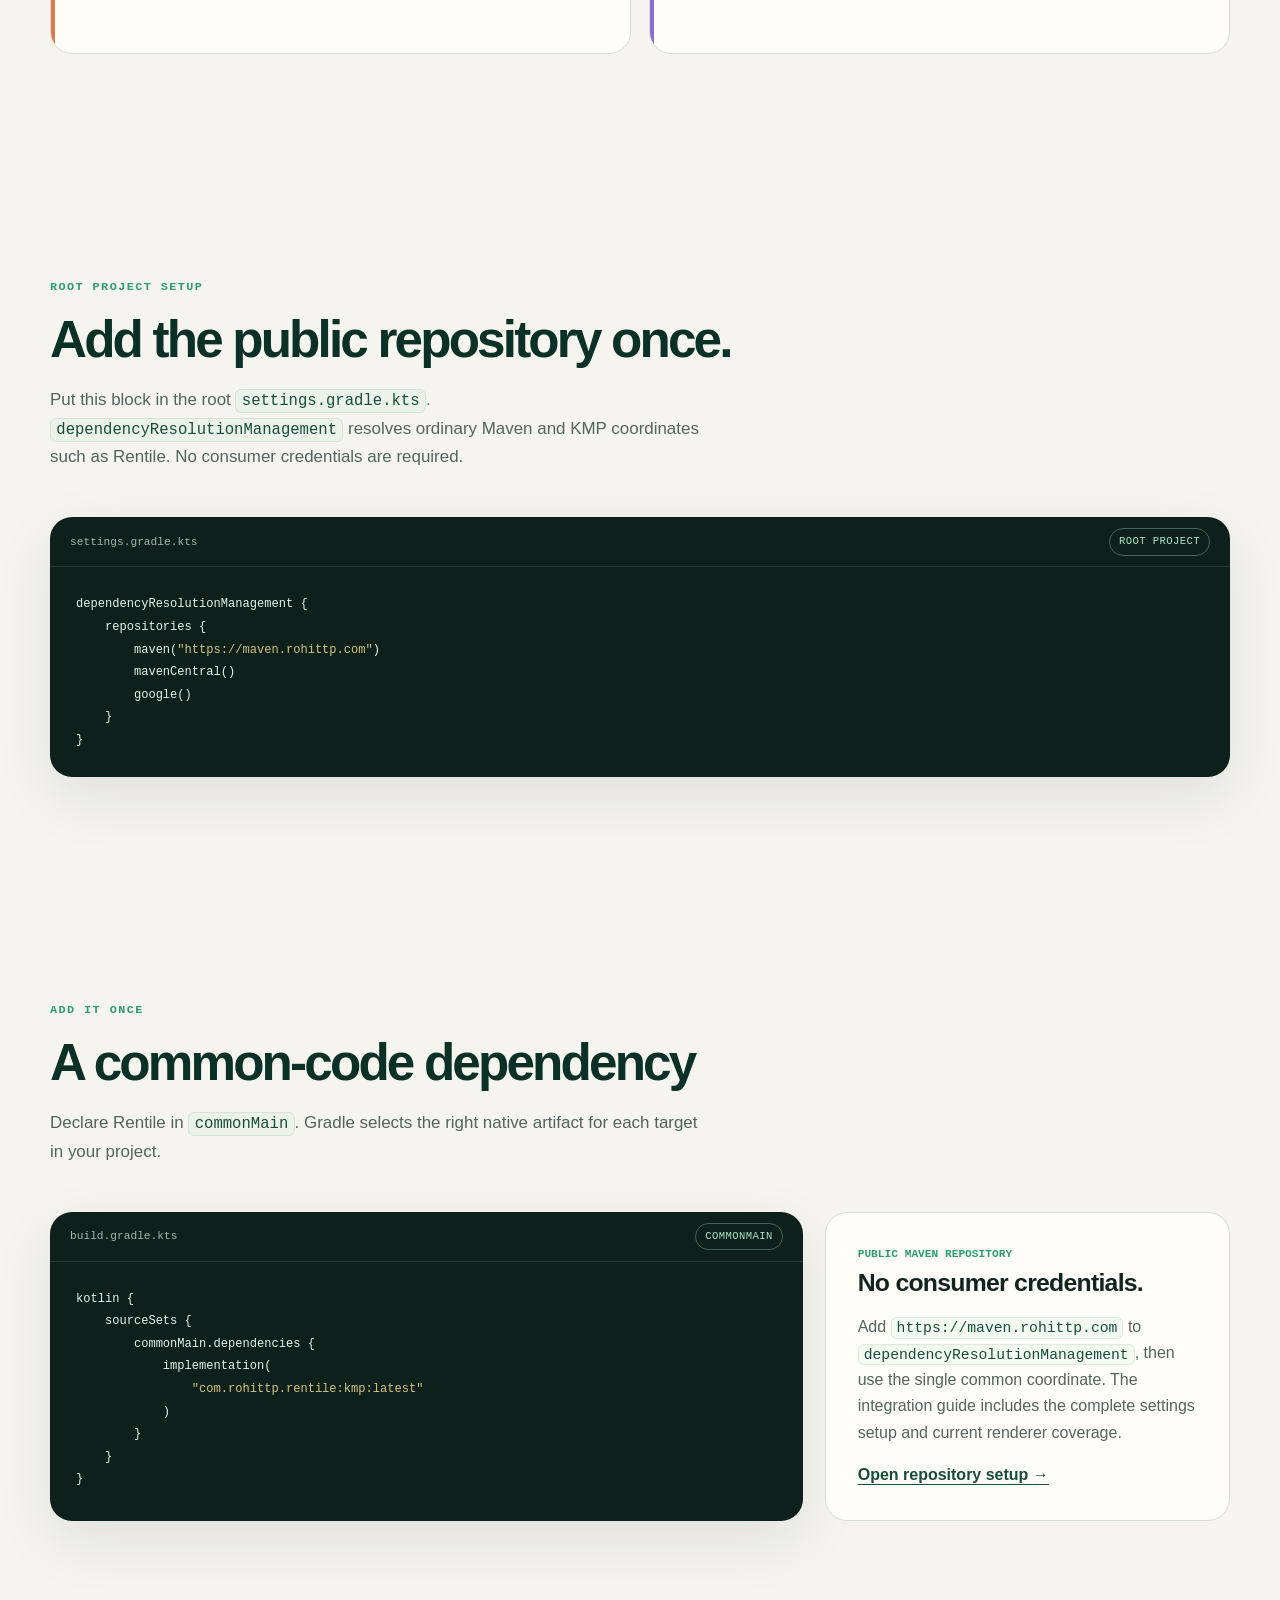
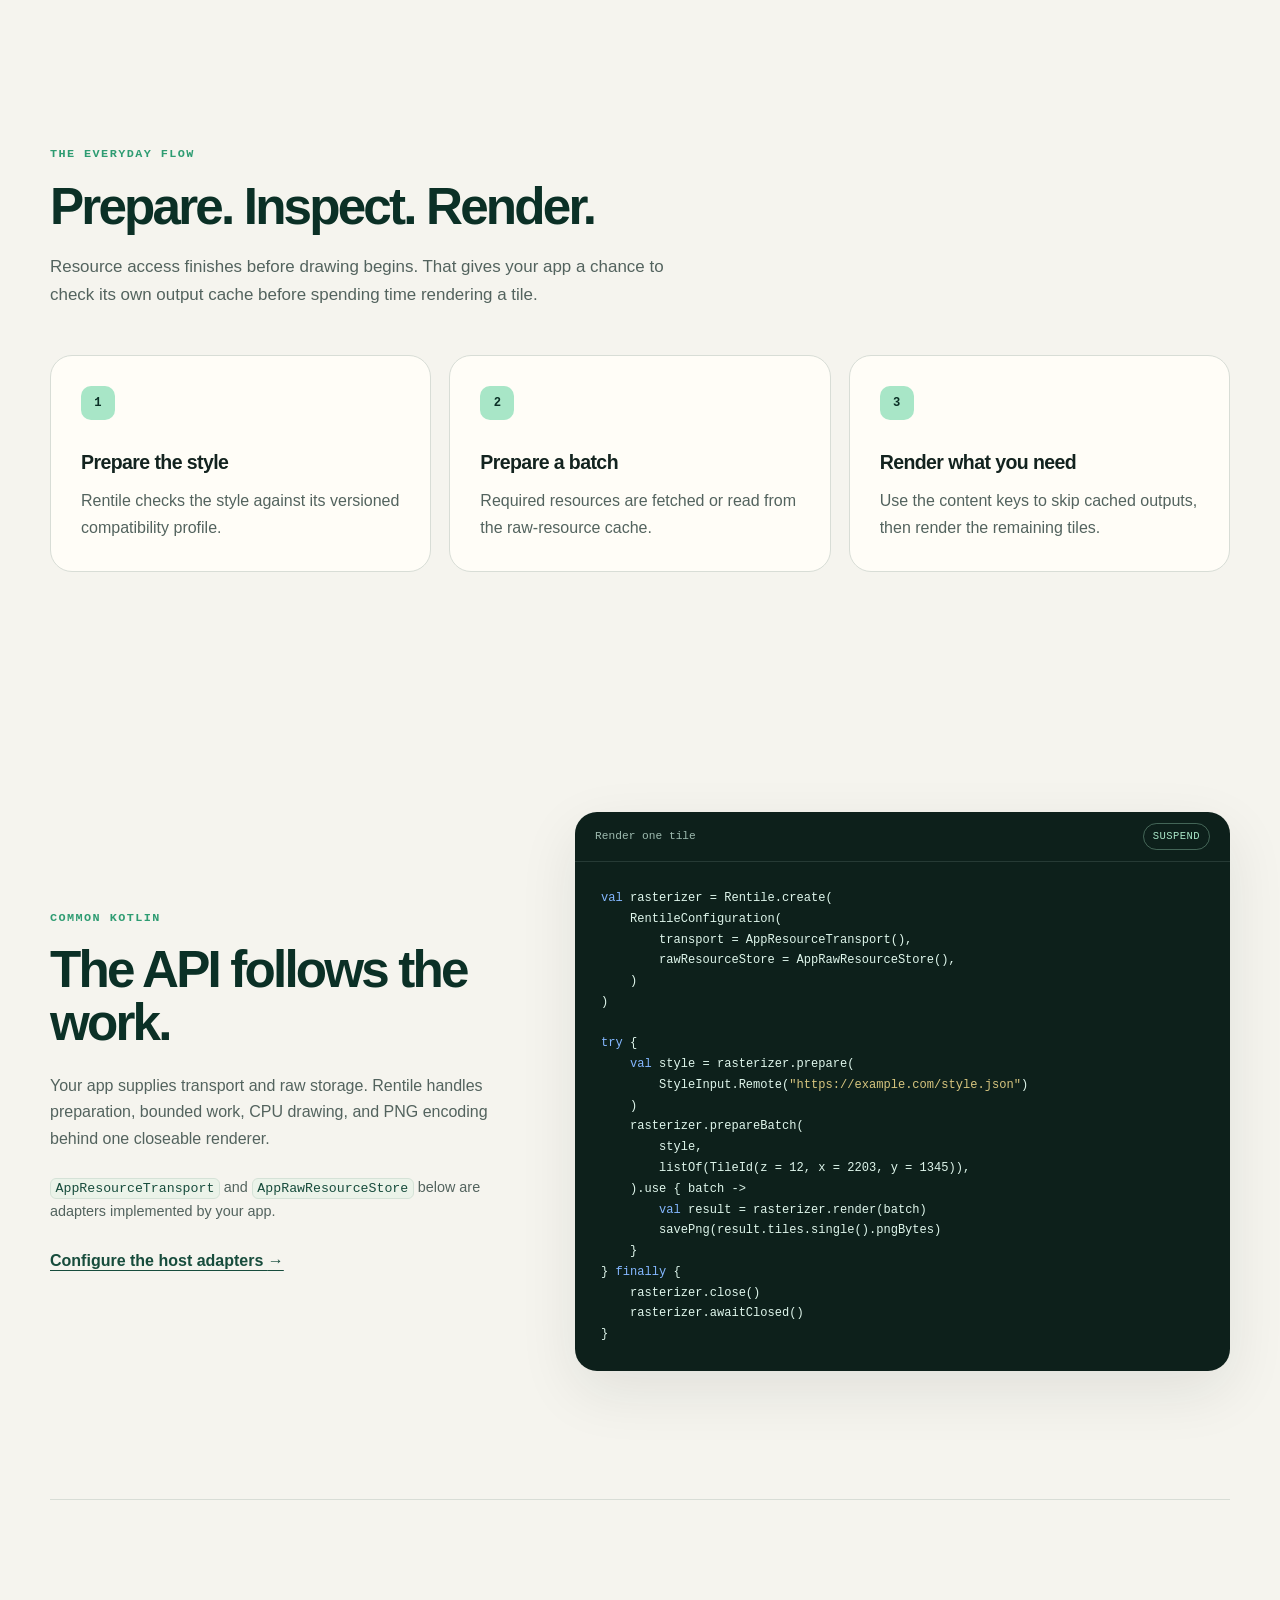
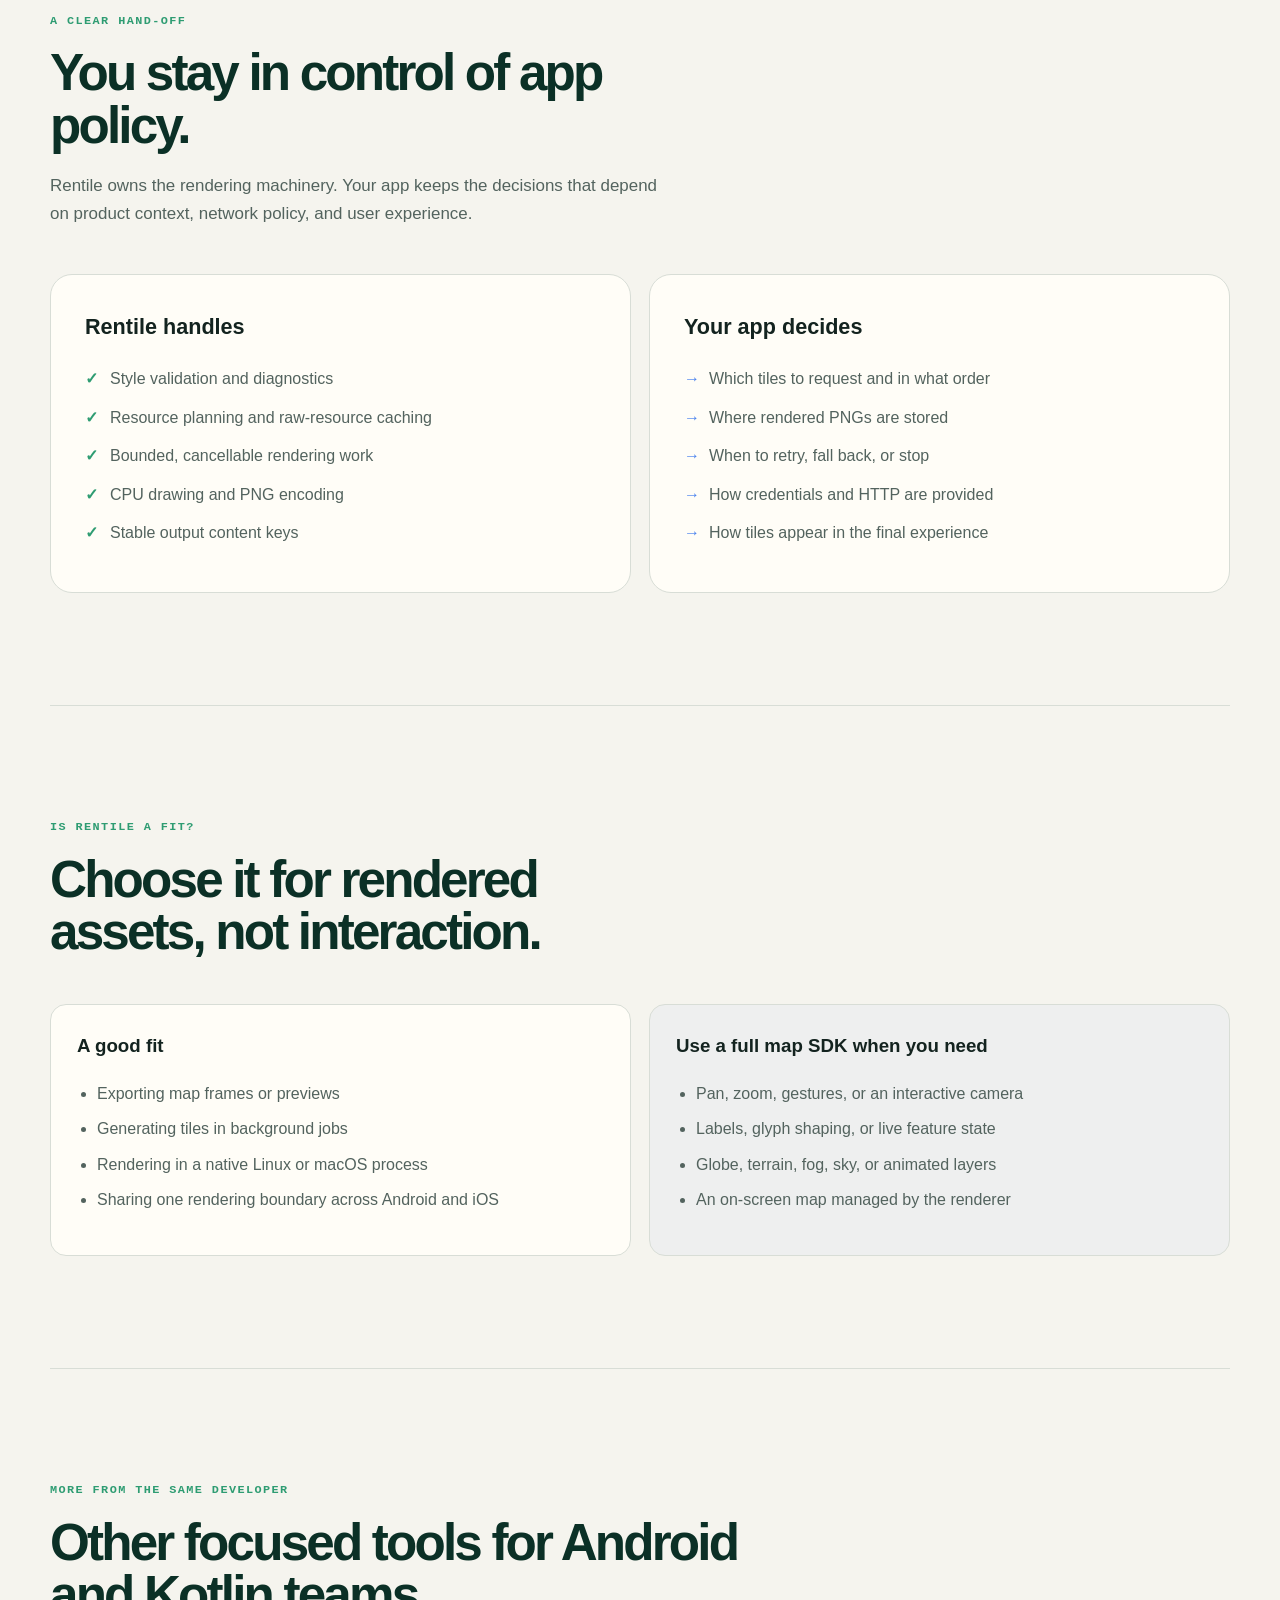
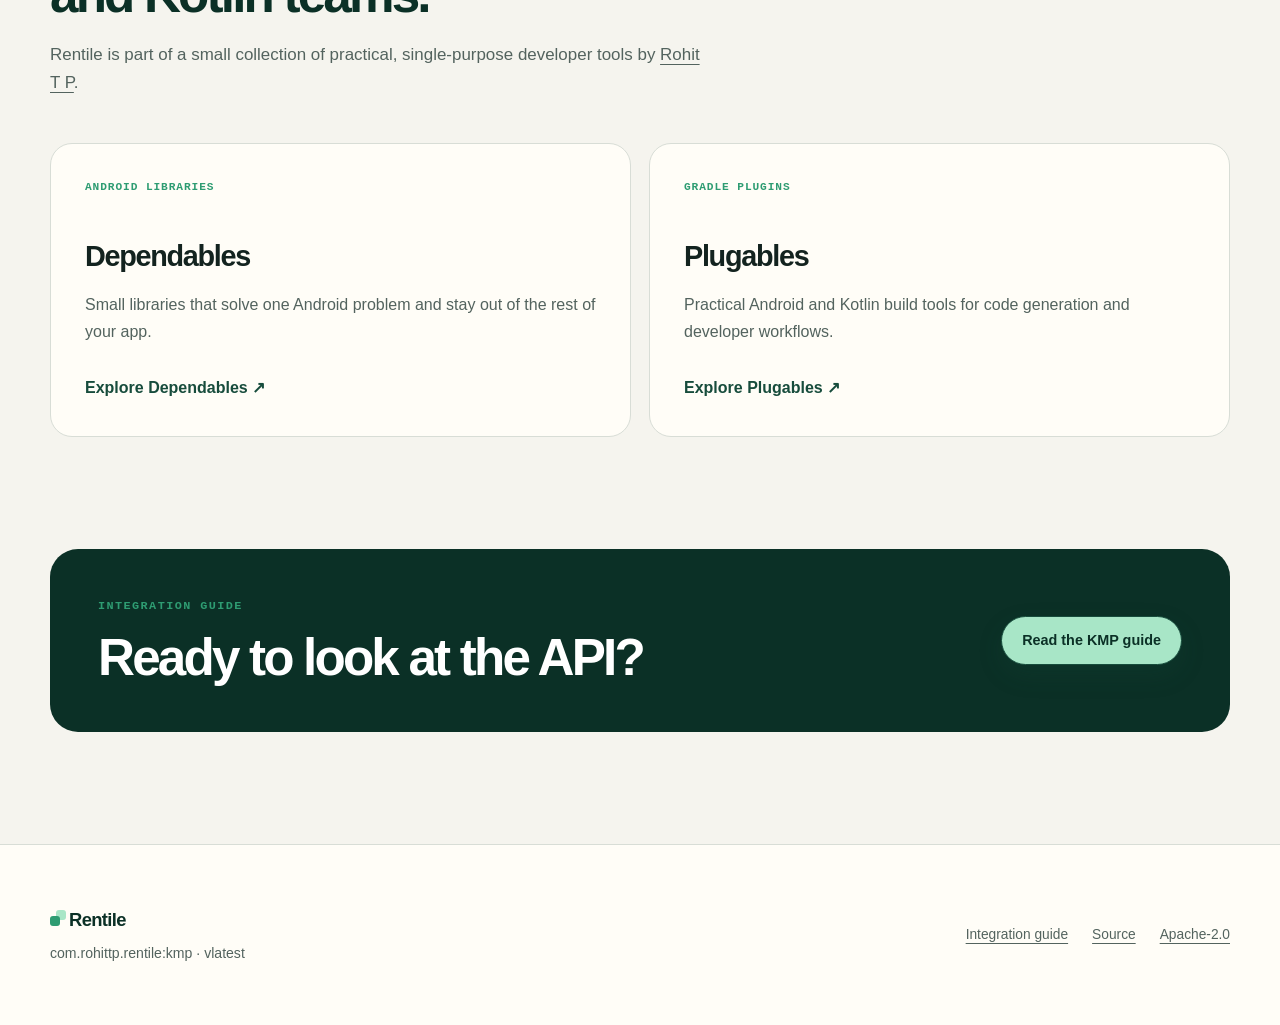
==== commit 0f5b360a: "feat(kmp): add a macosArm64 target Rentile's production code is entirely commonMain -- no platform s" ====
--- a/docs/index.html
+++ b/docs/index.html
@@ -92,8 +92,10 @@
       <div class="shell platform-row" aria-label="Supported platforms">
         <span>Android arm64</span>
         <span>Android x86_64</span>
+        <span>JVM</span>
         <span>iOS arm64</span>
         <span>iOS Simulator arm64</span>
+        <span>macOS arm64</span>
         <span>Linux x64</span>
         <span>Linux arm64</span>
       </div>
@@ -118,7 +120,7 @@
         <article class="feature-card accent-green">
           <span class="feature-index">02</span>
           <h3>One API across platforms</h3>
-          <p>Prepare styles and request tiles from common Kotlin on Android, iOS, and Linux.</p>
+          <p>Prepare styles and request tiles from common Kotlin on Android, the JVM, iOS, macOS, and Linux.</p>
         </article>
         <article class="feature-card accent-orange">
           <span class="feature-index">03</span>
@@ -314,7 +316,7 @@
           <ul>
             <li>Exporting map frames or previews</li>
             <li>Generating tiles in background jobs</li>
-            <li>Rendering in a native Linux process</li>
+            <li>Rendering in a native Linux or macOS process</li>
             <li>Sharing one rendering boundary across Android and iOS</li>
           </ul>
         </div>
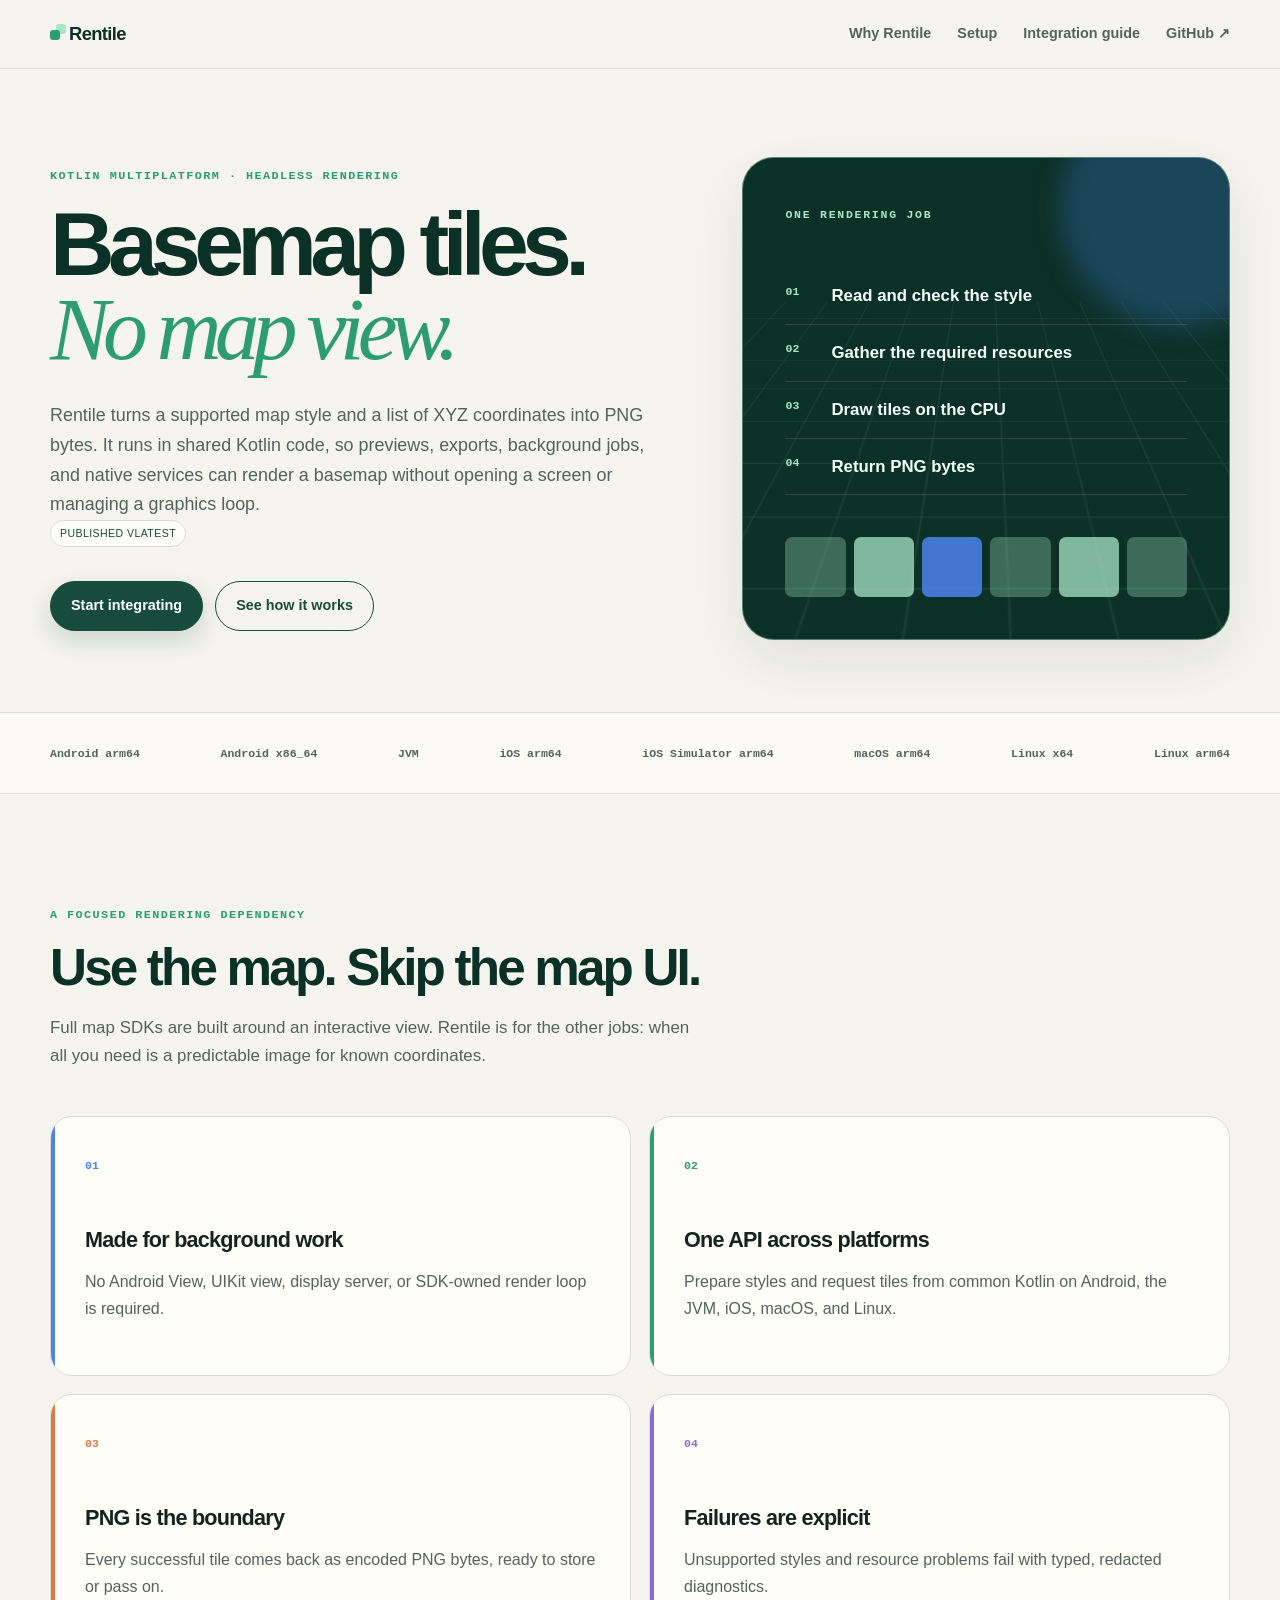
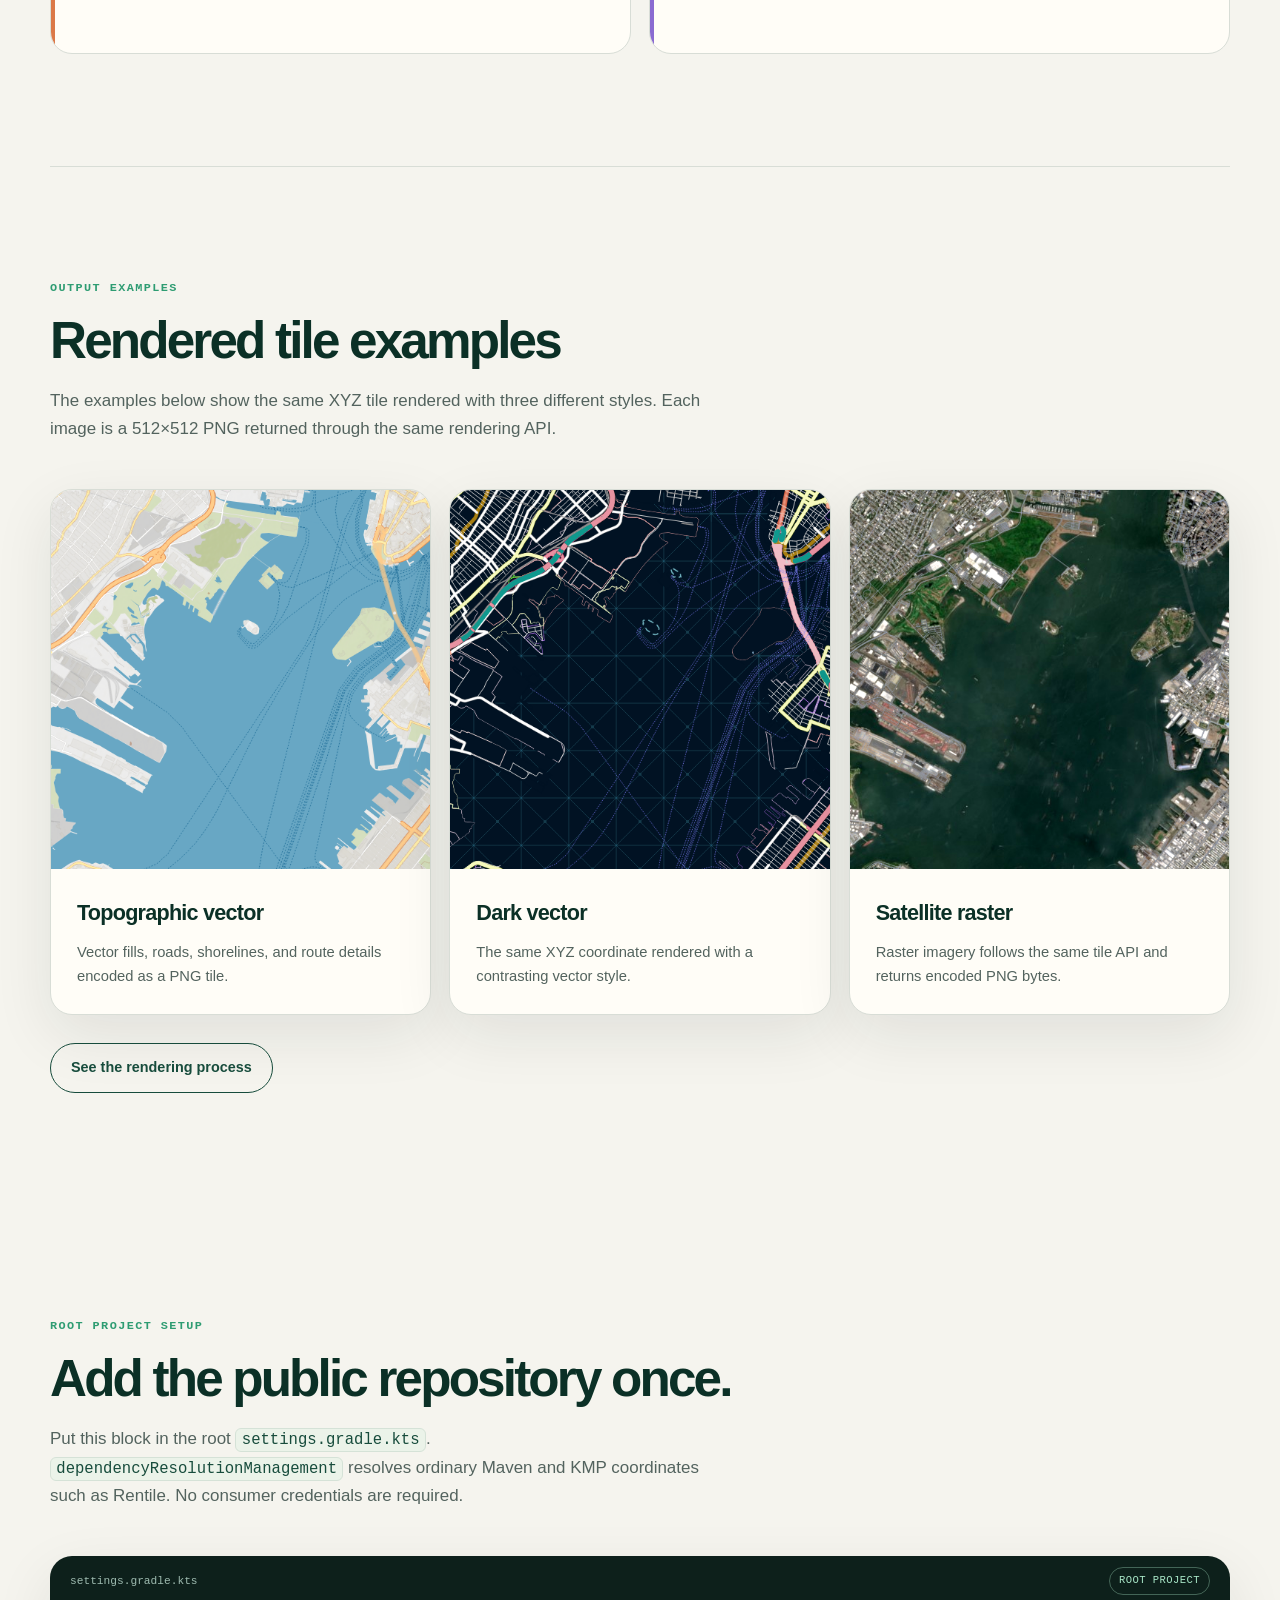
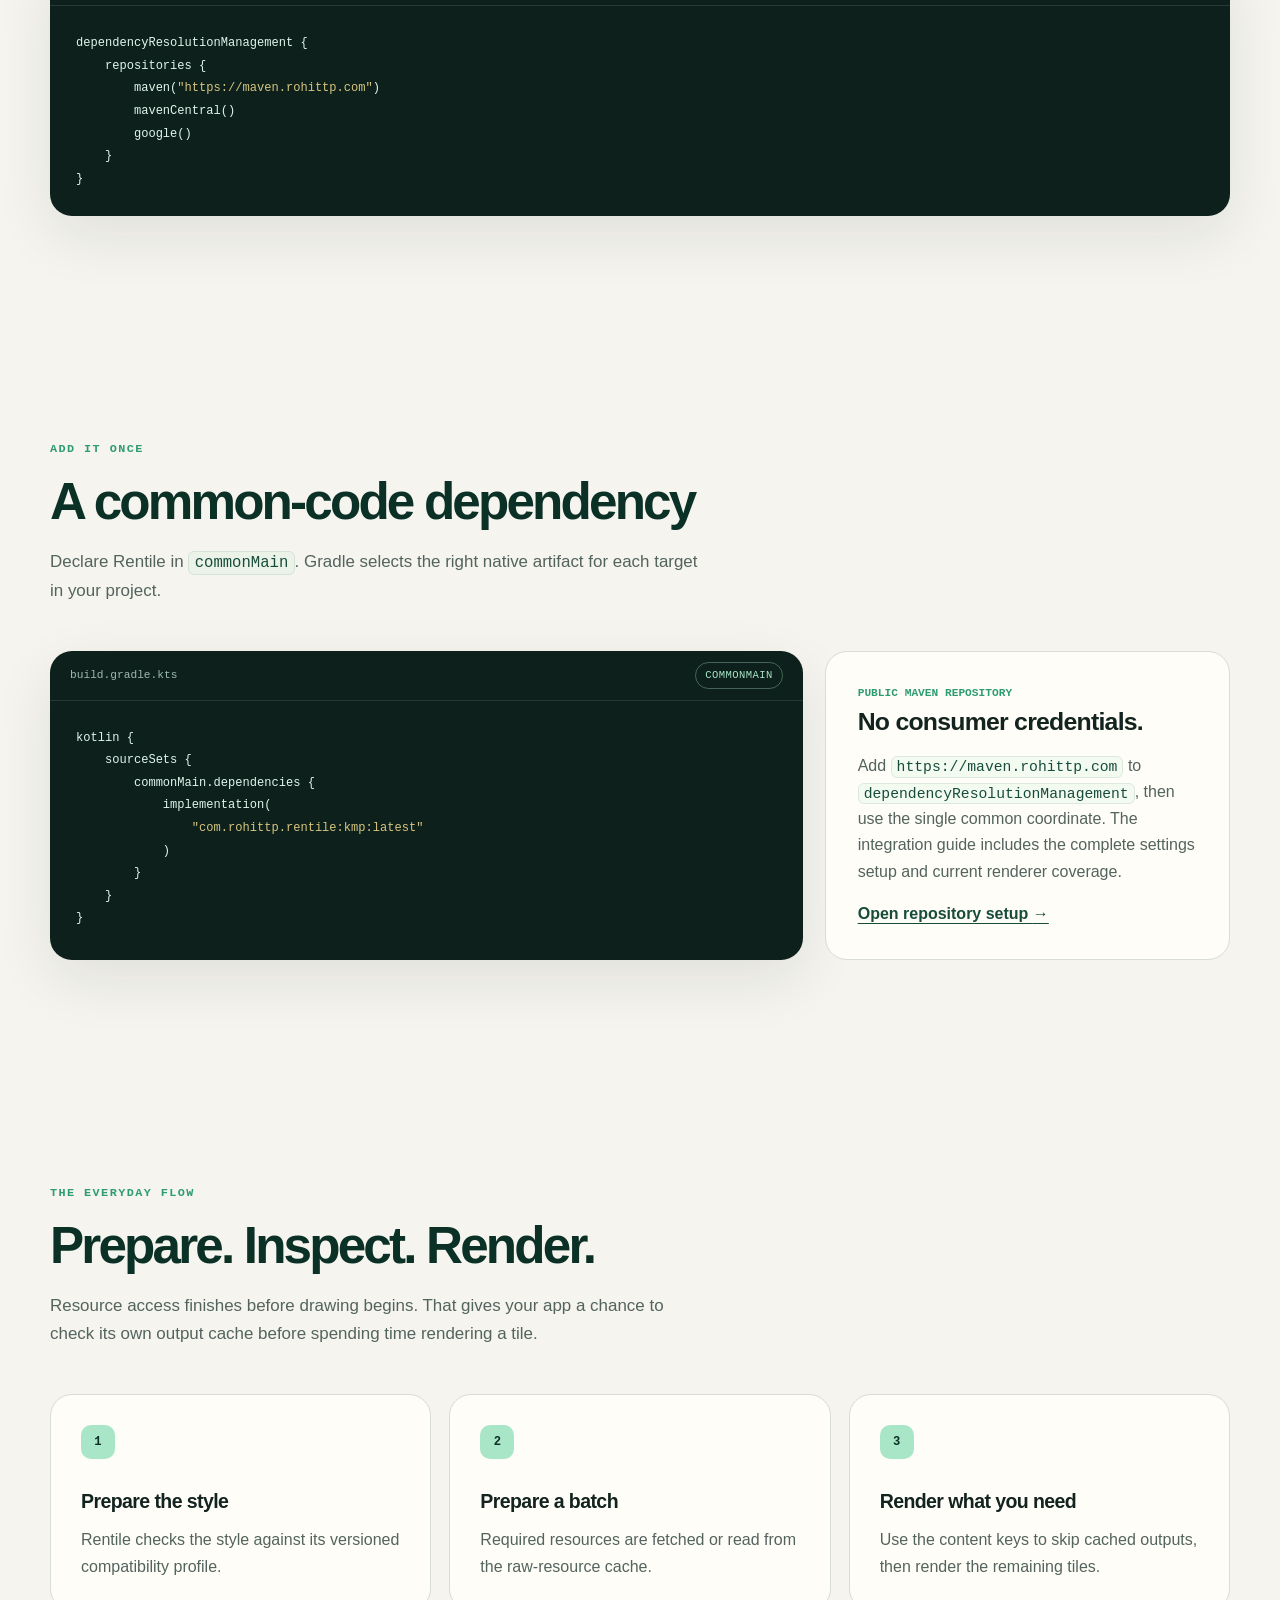
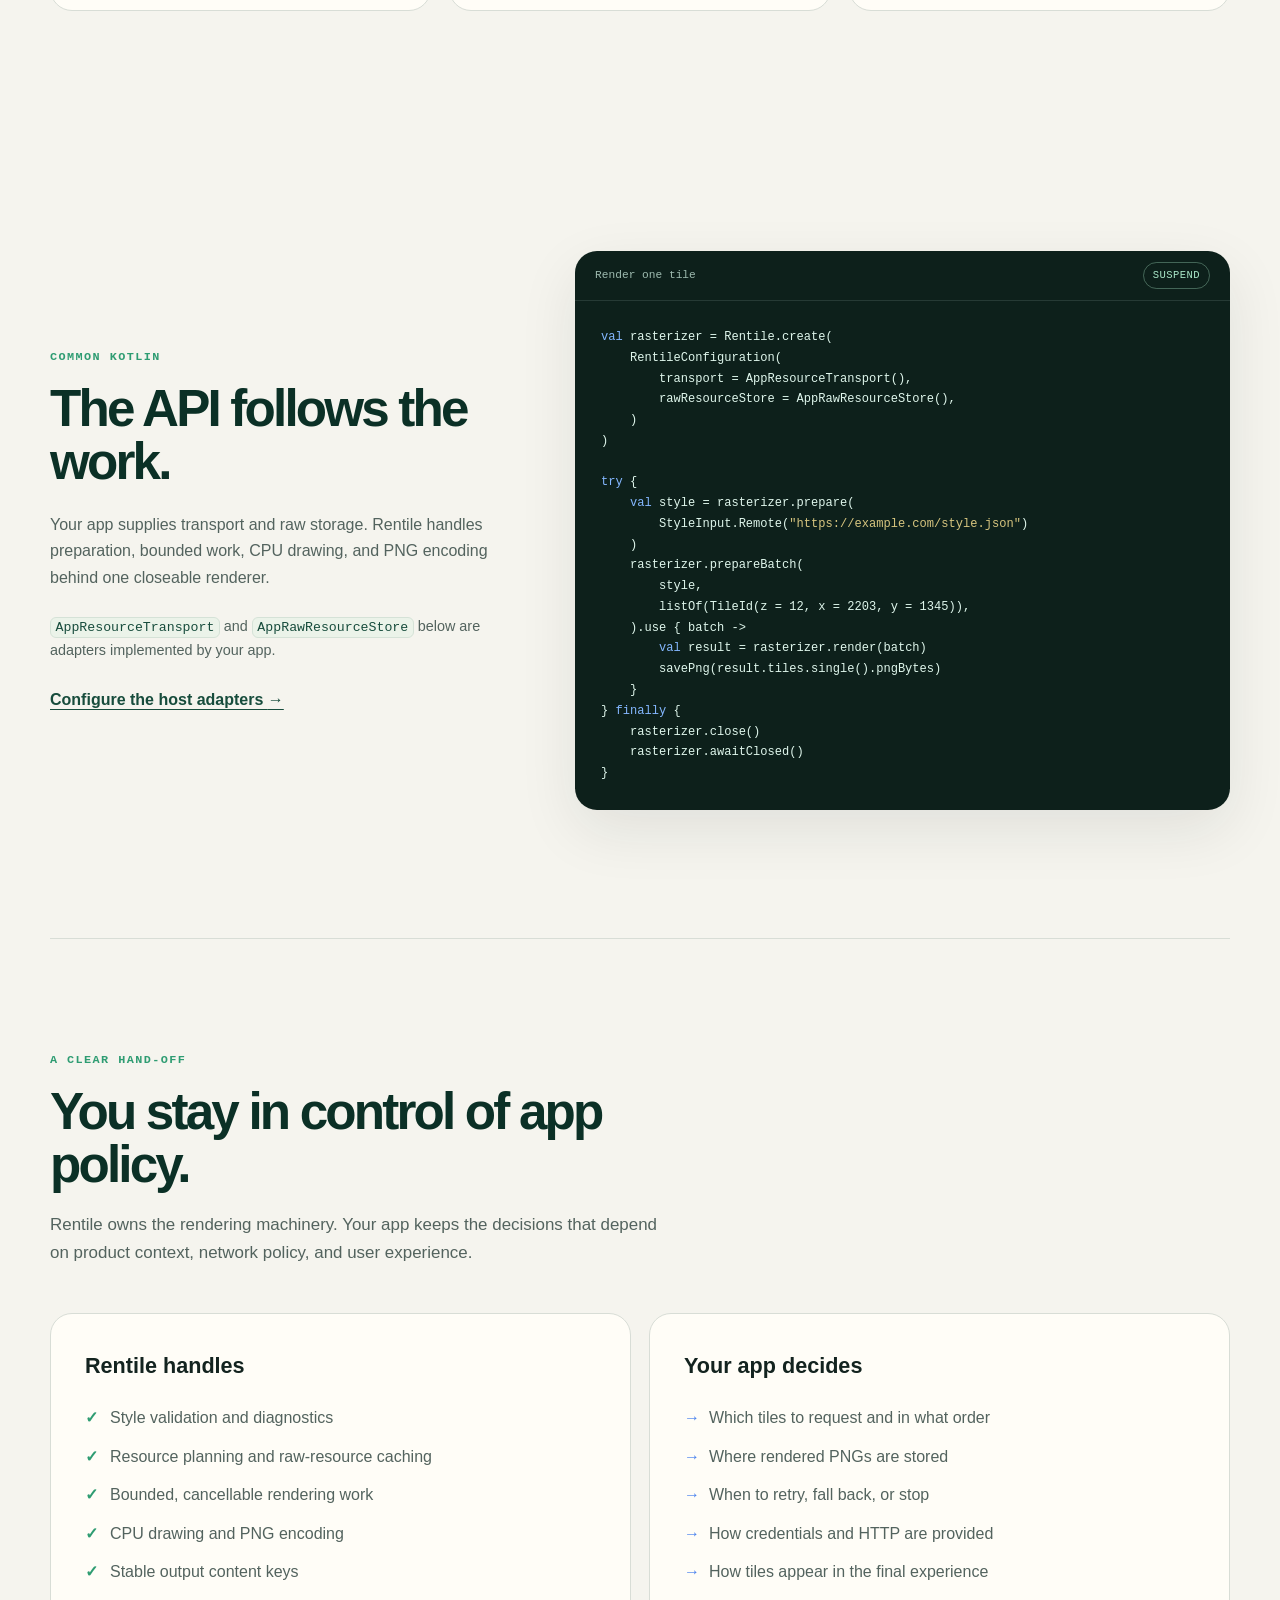
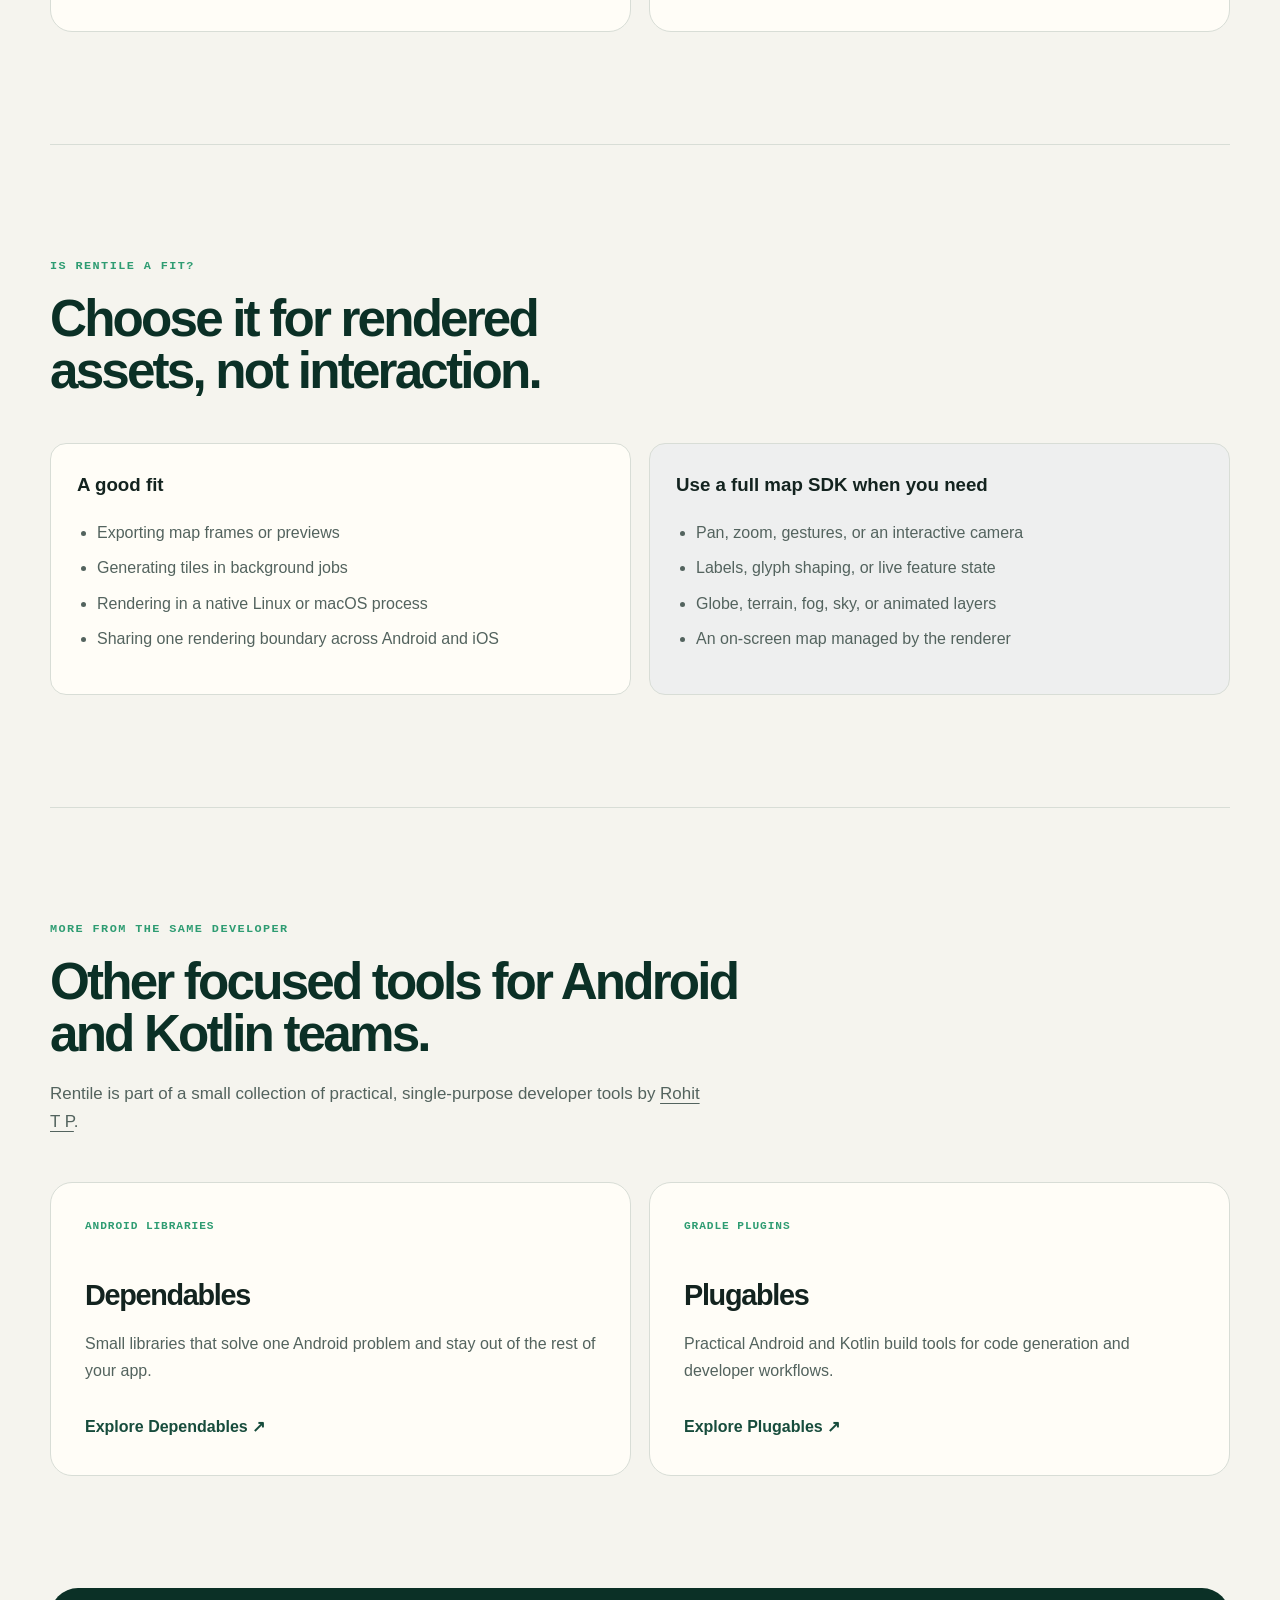
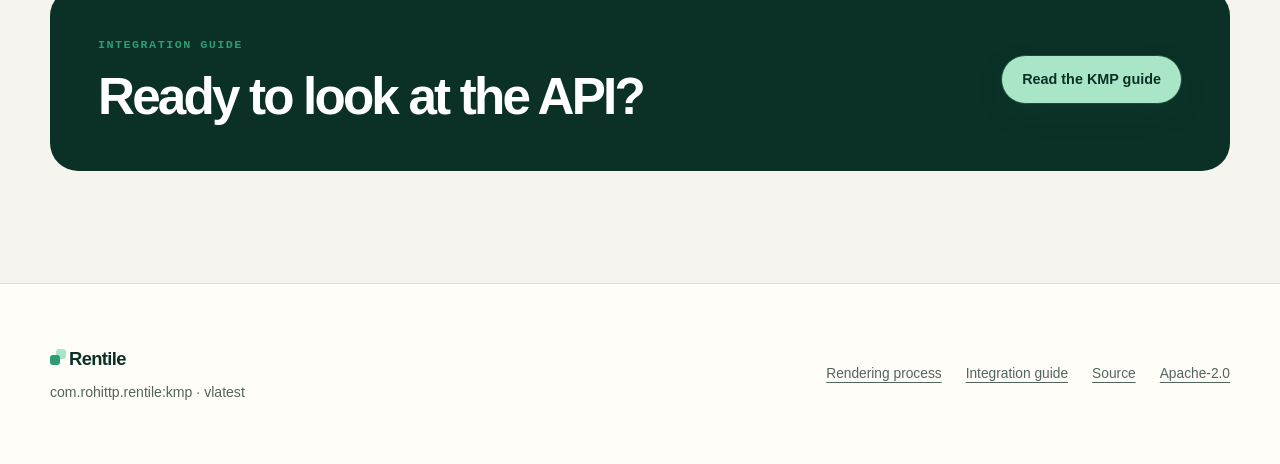
==== commit c5c899fe: "docs: updated the docs to include rendered images" ====
--- a/docs/index.html
+++ b/docs/index.html
@@ -135,6 +135,65 @@
       </div>
     </section>
 
+    <section class="section shell output-section" id="rendered-output">
+      <div class="section-heading">
+        <p class="eyebrow">Output examples</p>
+        <h2>Rendered tile examples</h2>
+        <p>
+          The examples below show the same XYZ tile rendered with three different styles.
+          Each image is a 512×512 PNG returned through the same rendering API.
+        </p>
+      </div>
+
+      <div class="render-grid">
+        <figure class="render-card">
+          <img
+            src="examples/topo-z12-1205-1540.png"
+            width="512"
+            height="512"
+            loading="lazy"
+            alt="Topographic vector basemap tile around New York Harbor"
+          />
+          <figcaption>
+            <h3>Topographic vector</h3>
+            <p>Vector fills, roads, shorelines, and route details encoded as a PNG tile.</p>
+          </figcaption>
+        </figure>
+
+        <figure class="render-card">
+          <img
+            src="examples/glow-z12-1205-1540.png"
+            width="512"
+            height="512"
+            loading="lazy"
+            alt="Dark vector basemap tile around New York Harbor"
+          />
+          <figcaption>
+            <h3>Dark vector</h3>
+            <p>The same XYZ coordinate rendered with a contrasting vector style.</p>
+          </figcaption>
+        </figure>
+
+        <figure class="render-card">
+          <img
+            src="examples/satellite-z12-1205-1540.png"
+            width="512"
+            height="512"
+            loading="lazy"
+            alt="Satellite raster basemap tile around New York Harbor"
+          />
+          <figcaption>
+            <h3>Satellite raster</h3>
+            <p>Raster imagery follows the same tile API and returns encoded PNG bytes.</p>
+          </figcaption>
+        </figure>
+      </div>
+
+      <div class="render-actions">
+        <a class="button secondary" href="rendering.html">See the rendering process</a>
+      </div>
+    </section>
+
     <section class="section shell" id="common-setup">
       <div class="section-heading">
         <p class="eyebrow">Root project setup</p>
@@ -377,6 +436,7 @@
         </p>
       </div>
       <div class="footer-links">
+        <a href="rendering.html">Rendering process</a>
         <a href="kmp.html">Integration guide</a>
         <a href="https://github.com/rohittp0/rentile" target="_blank" rel="noopener noreferrer">Source</a>
         <a href="https://www.apache.org/licenses/LICENSE-2.0" target="_blank" rel="noopener noreferrer">Apache-2.0</a>
--- a/docs/style.css
+++ b/docs/style.css
@@ -342,6 +342,38 @@
 .feature-index { color: var(--card-accent); font-family: var(--mono); font-size: 0.72rem; font-weight: 800; }
 .feature-card h3 { margin: 44px 0 12px; font-size: 1.35rem; letter-spacing: -0.035em; }
 .feature-card p { margin: 0; color: var(--ink-soft); }
+
+.output-section { border-top: 1px solid var(--line); }
+.render-grid {
+  display: grid;
+  grid-template-columns: repeat(3, 1fr);
+  gap: 18px;
+}
+.render-card {
+  margin: 0;
+  overflow: hidden;
+  border: 1px solid var(--line);
+  border-radius: var(--radius);
+  background: var(--surface);
+  box-shadow: var(--shadow);
+}
+.render-card img {
+  display: block;
+  width: 100%;
+  height: auto;
+  aspect-ratio: 1;
+  object-fit: cover;
+  background: var(--code);
+}
+.render-card figcaption { padding: 26px; }
+.render-card h3 {
+  margin: 0 0 9px;
+  color: var(--forest-deep);
+  font-size: 1.35rem;
+  letter-spacing: -0.035em;
+}
+.render-card p { margin: 0; color: var(--ink-soft); font-size: 0.92rem; }
+.render-actions { margin-top: 28px; }
 
 .steps-grid {
   display: grid;
@@ -499,6 +531,53 @@
 .exception-grid { margin: 26px 0; display: grid; grid-template-columns: repeat(2, 1fr); gap: 10px; }
 .exception-grid code { padding: 12px 14px; overflow-wrap: anywhere; border: 1px solid var(--line); border-radius: 10px; color: var(--forest); background: var(--surface); }
 
+.process-summary { margin-top: 34px; }
+.process-summary strong { display: block; margin-bottom: 7px; color: var(--forest-deep); }
+.tile-coordinate-grid {
+  margin: 28px 0;
+  display: grid;
+  grid-template-columns: repeat(3, minmax(0, 1fr));
+  gap: 8px;
+}
+.tile-coordinate-grid code {
+  padding: 15px 8px;
+  border: 1px solid var(--line);
+  border-radius: 10px;
+  color: var(--forest);
+  background: var(--surface);
+  font-size: 0.78rem;
+  font-weight: 700;
+  text-align: center;
+}
+.process-output-grid { margin-top: 28px; gap: 12px; }
+.process-output-grid .render-card { border-radius: 16px; box-shadow: none; }
+.process-output-grid .render-card figcaption { padding: 16px; }
+.process-output-grid .render-card h3 { font-size: 1rem; }
+.mosaic-figure { margin: 30px 0; }
+.mosaic-frame {
+  position: relative;
+  overflow: hidden;
+  border: 1px solid var(--line);
+  border-radius: var(--radius);
+  background: var(--code);
+  box-shadow: var(--shadow);
+}
+.mosaic-frame img { display: block; width: 100%; height: auto; }
+.mosaic-grid-overlay {
+  position: absolute;
+  inset: 0;
+  display: grid;
+  grid-template-columns: repeat(3, 1fr);
+  grid-template-rows: repeat(3, 1fr);
+  pointer-events: none;
+}
+.mosaic-grid-overlay i { box-shadow: inset 0 0 0 1px rgba(255, 255, 255, 0.78); }
+.mosaic-figure figcaption {
+  margin-top: 12px;
+  color: var(--ink-soft);
+  font-size: 0.86rem;
+}
+
 .companion-note {
   margin-top: 50px;
   padding: 38px;
@@ -539,7 +618,7 @@
   .pipeline-content { padding: 30px; }
   .platform-row { min-height: 70px; }
   .section { padding-block: 78px; }
-  .feature-grid, .ownership-grid, .two-column-list, .exception-grid, .steps-grid, .project-grid { grid-template-columns: 1fr; }
+  .feature-grid, .ownership-grid, .two-column-list, .exception-grid, .steps-grid, .project-grid, .render-grid { grid-template-columns: 1fr; }
   .feature-card { min-height: 220px; }
   .project-card { min-height: 250px; }
   .contract-section { padding-block: 88px; }
@@ -549,6 +628,7 @@
   .docs-header h1 { font-size: 3.2rem; }
   .doc-section { padding: 58px 0; }
   .companion-note { padding: 30px; }
+  .tile-coordinate-grid code { padding-inline: 3px; font-size: 0.62rem; }
 }
 
 @media (prefers-reduced-motion: reduce) {
